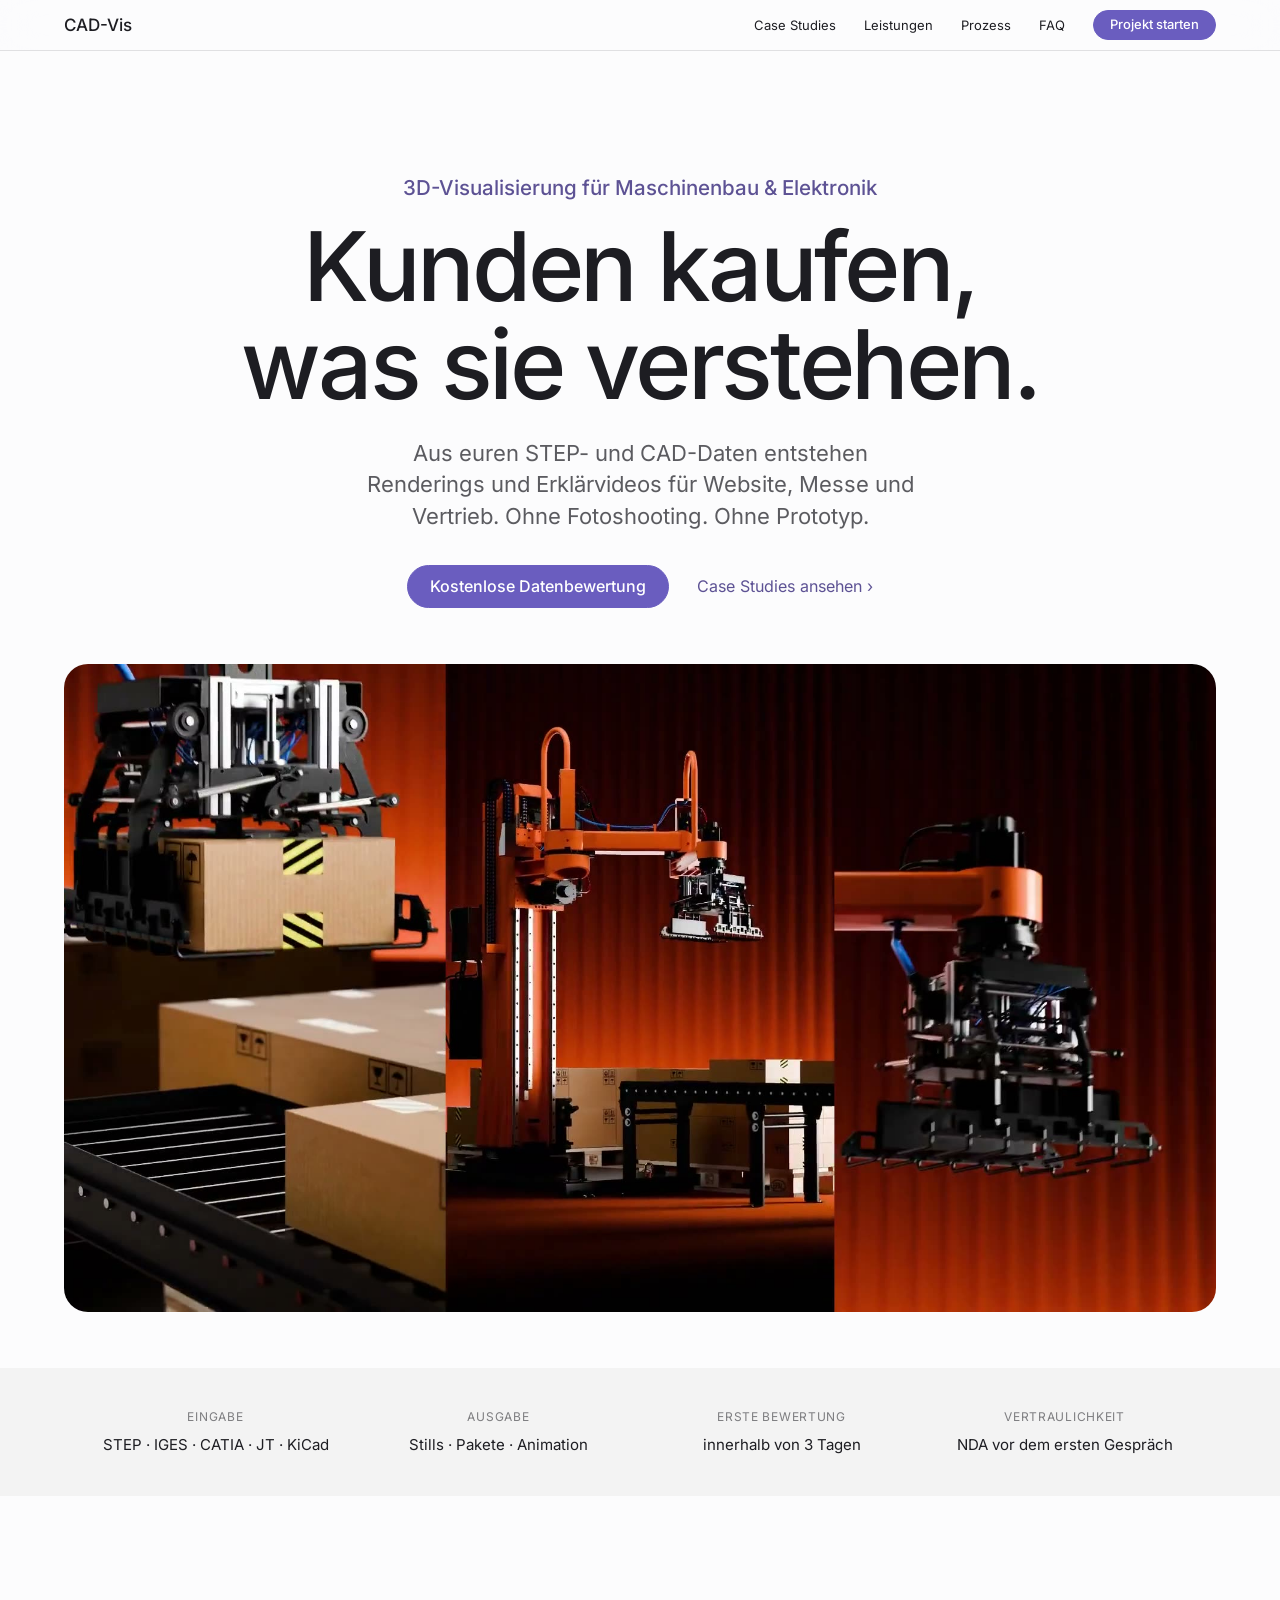
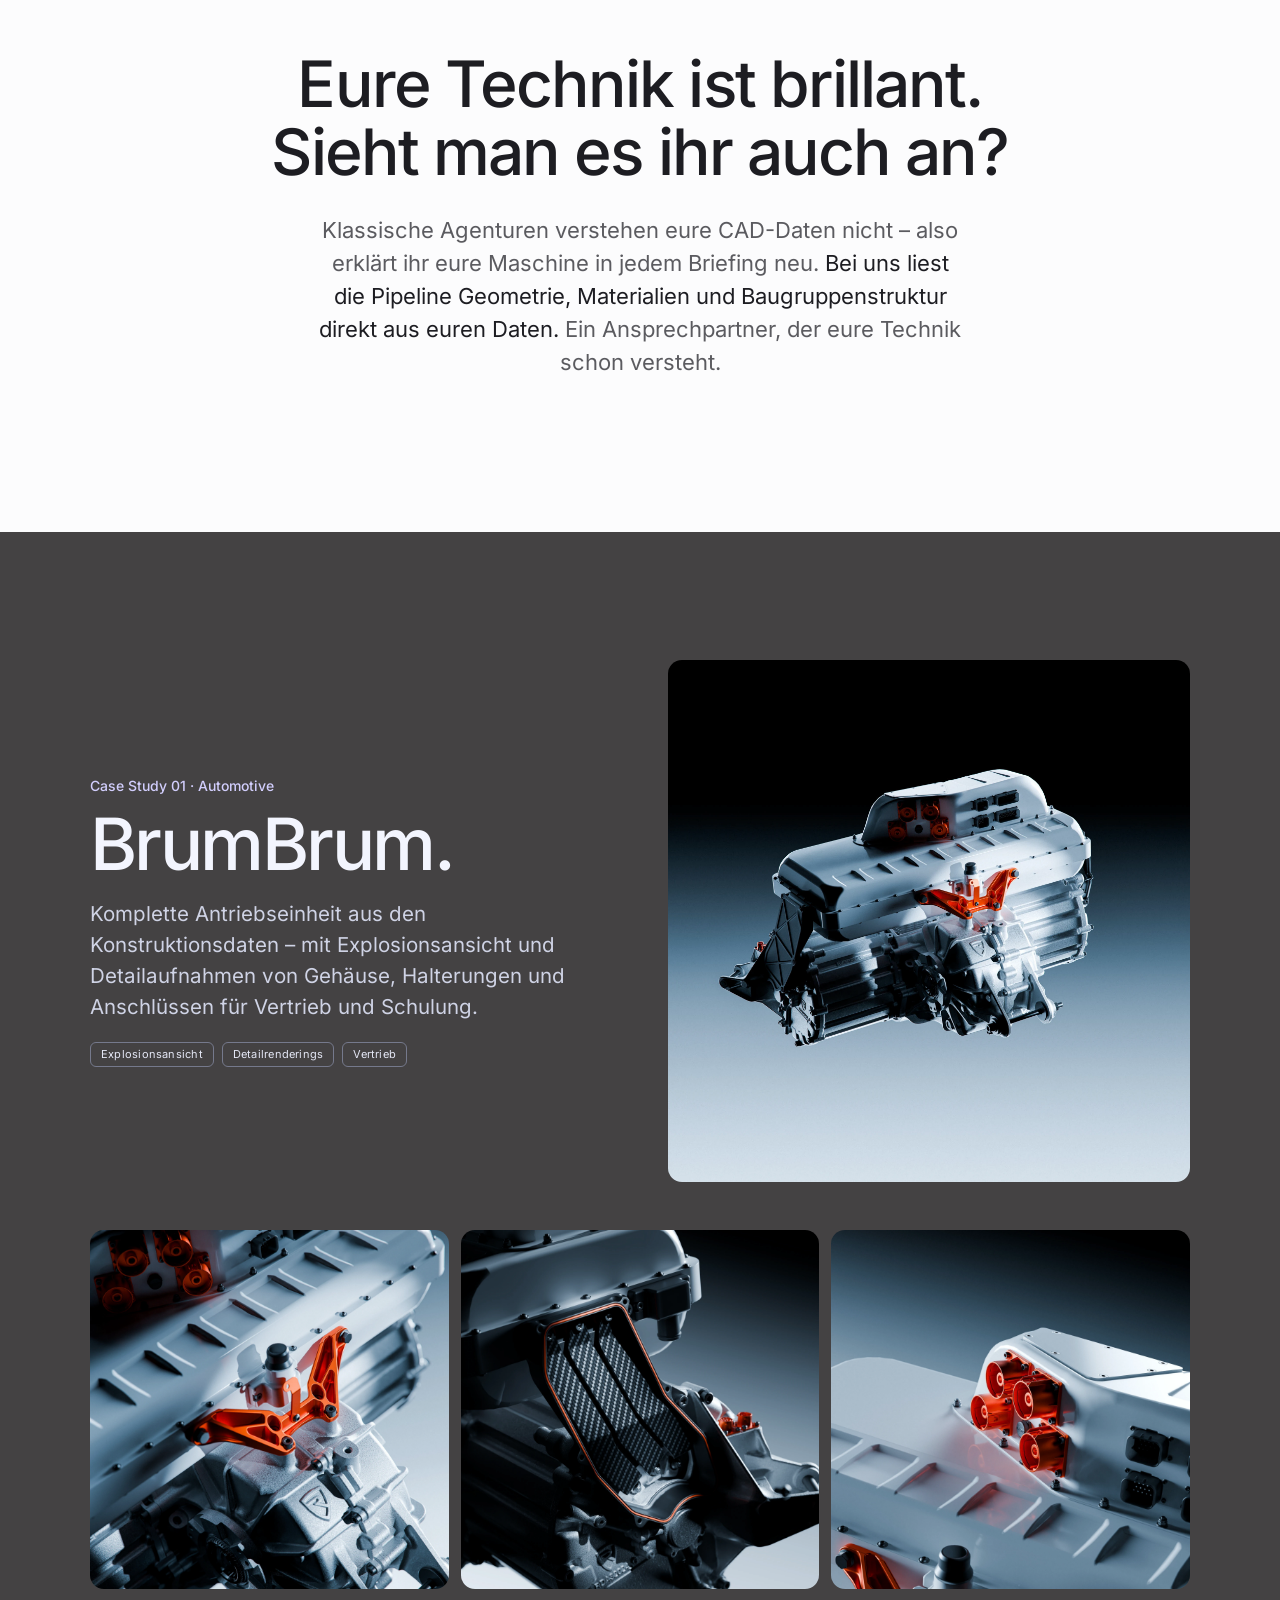
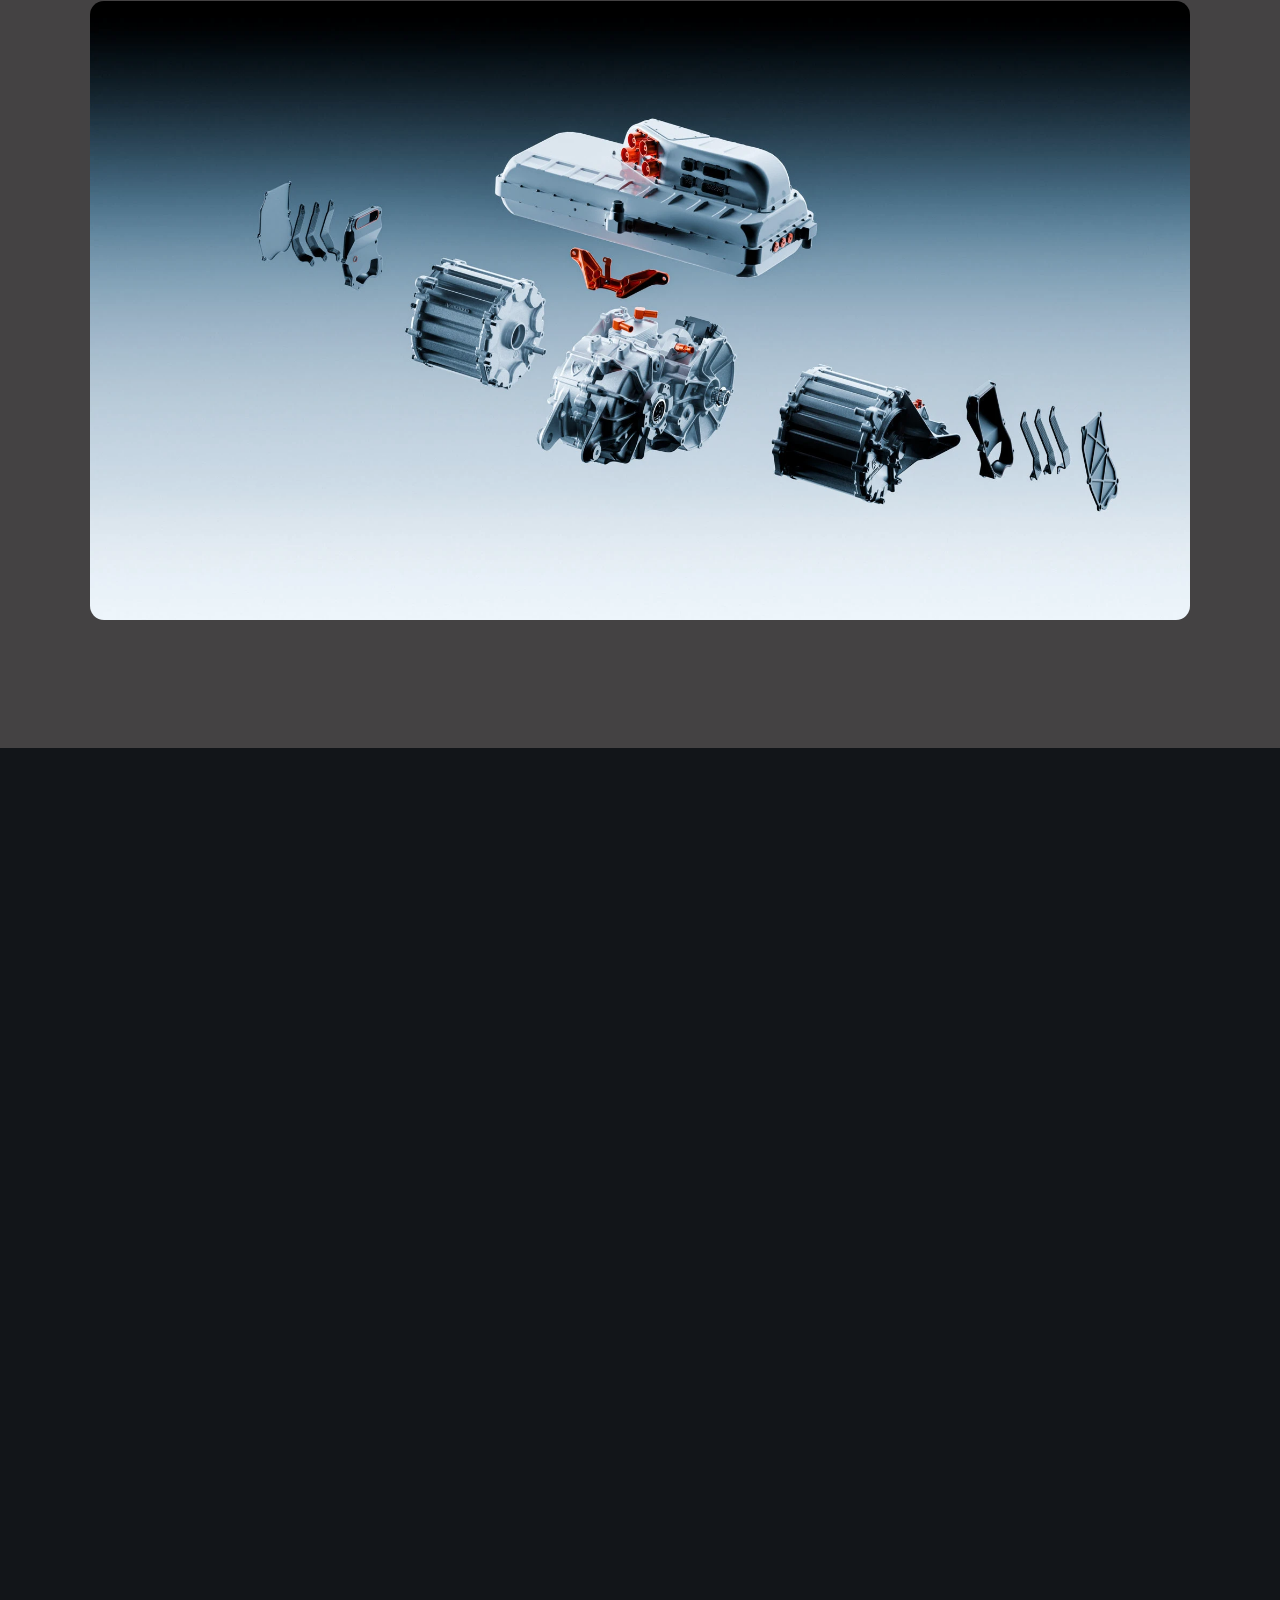
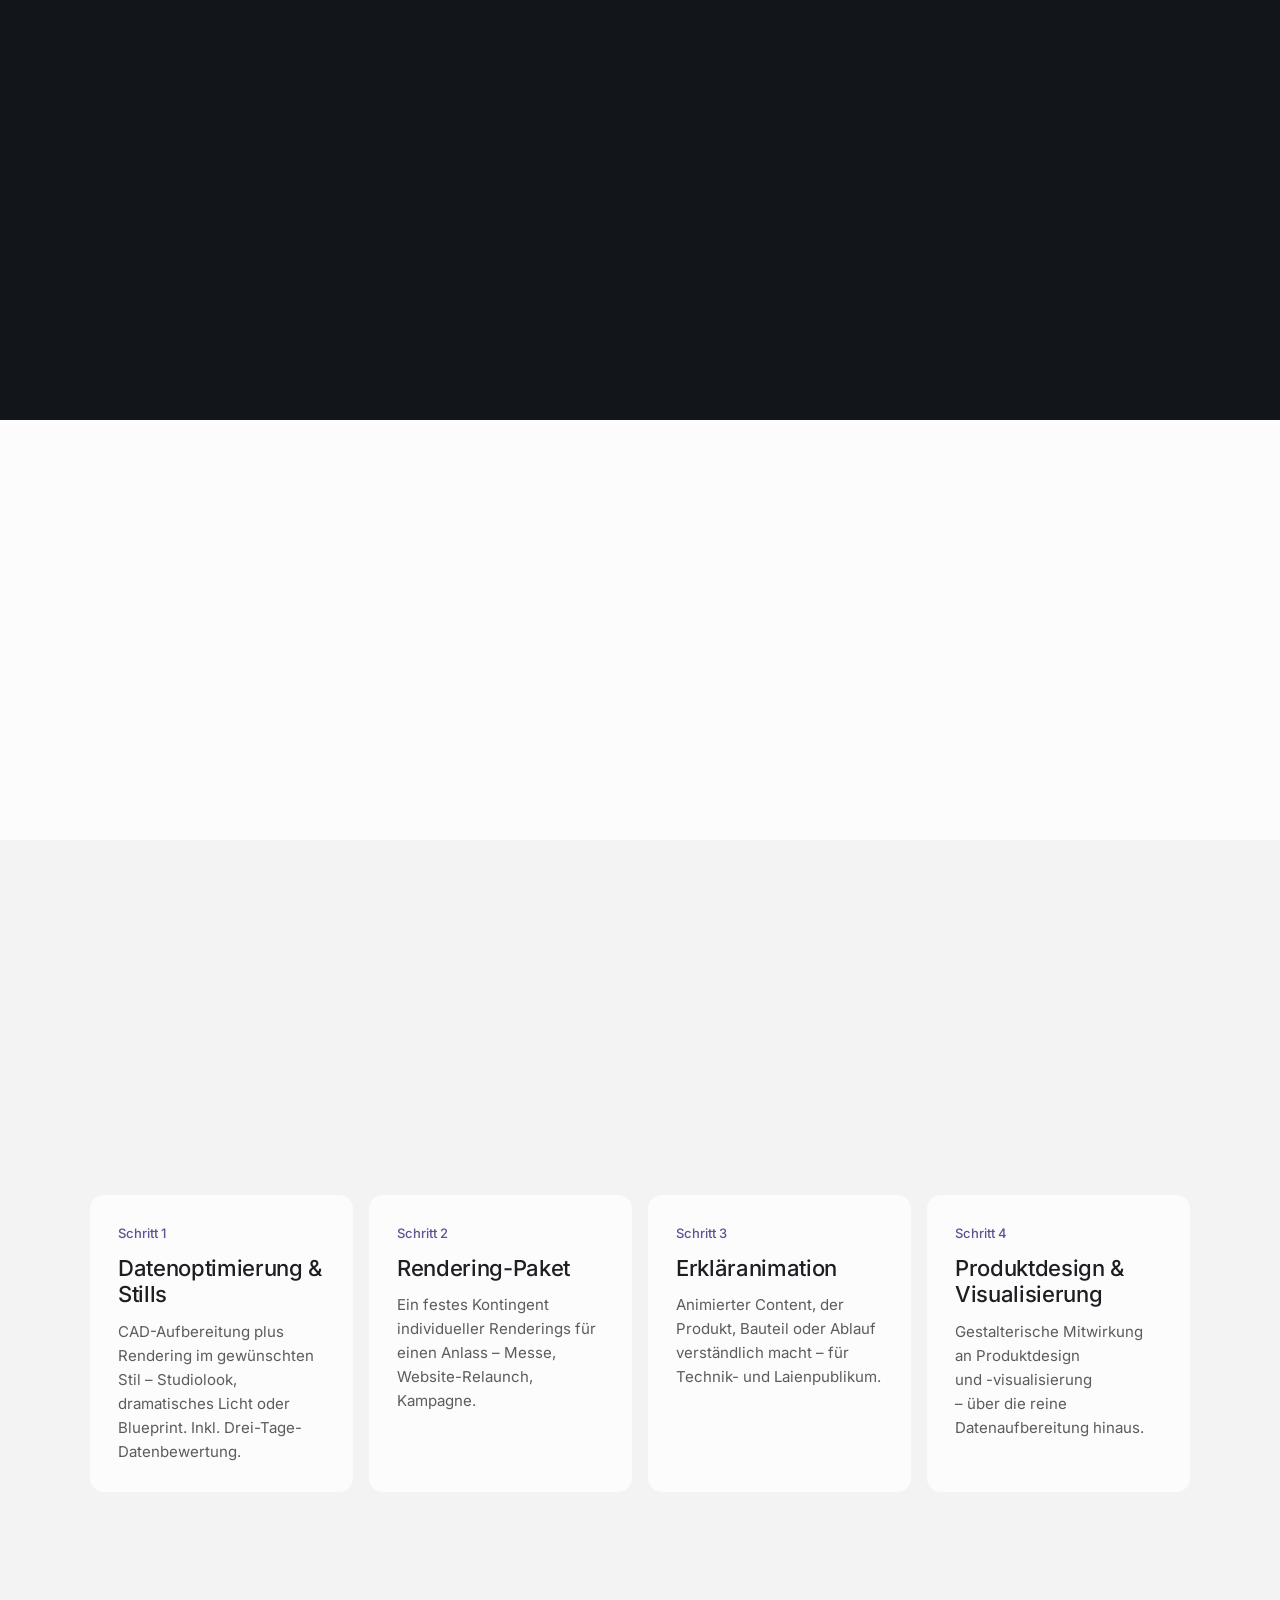
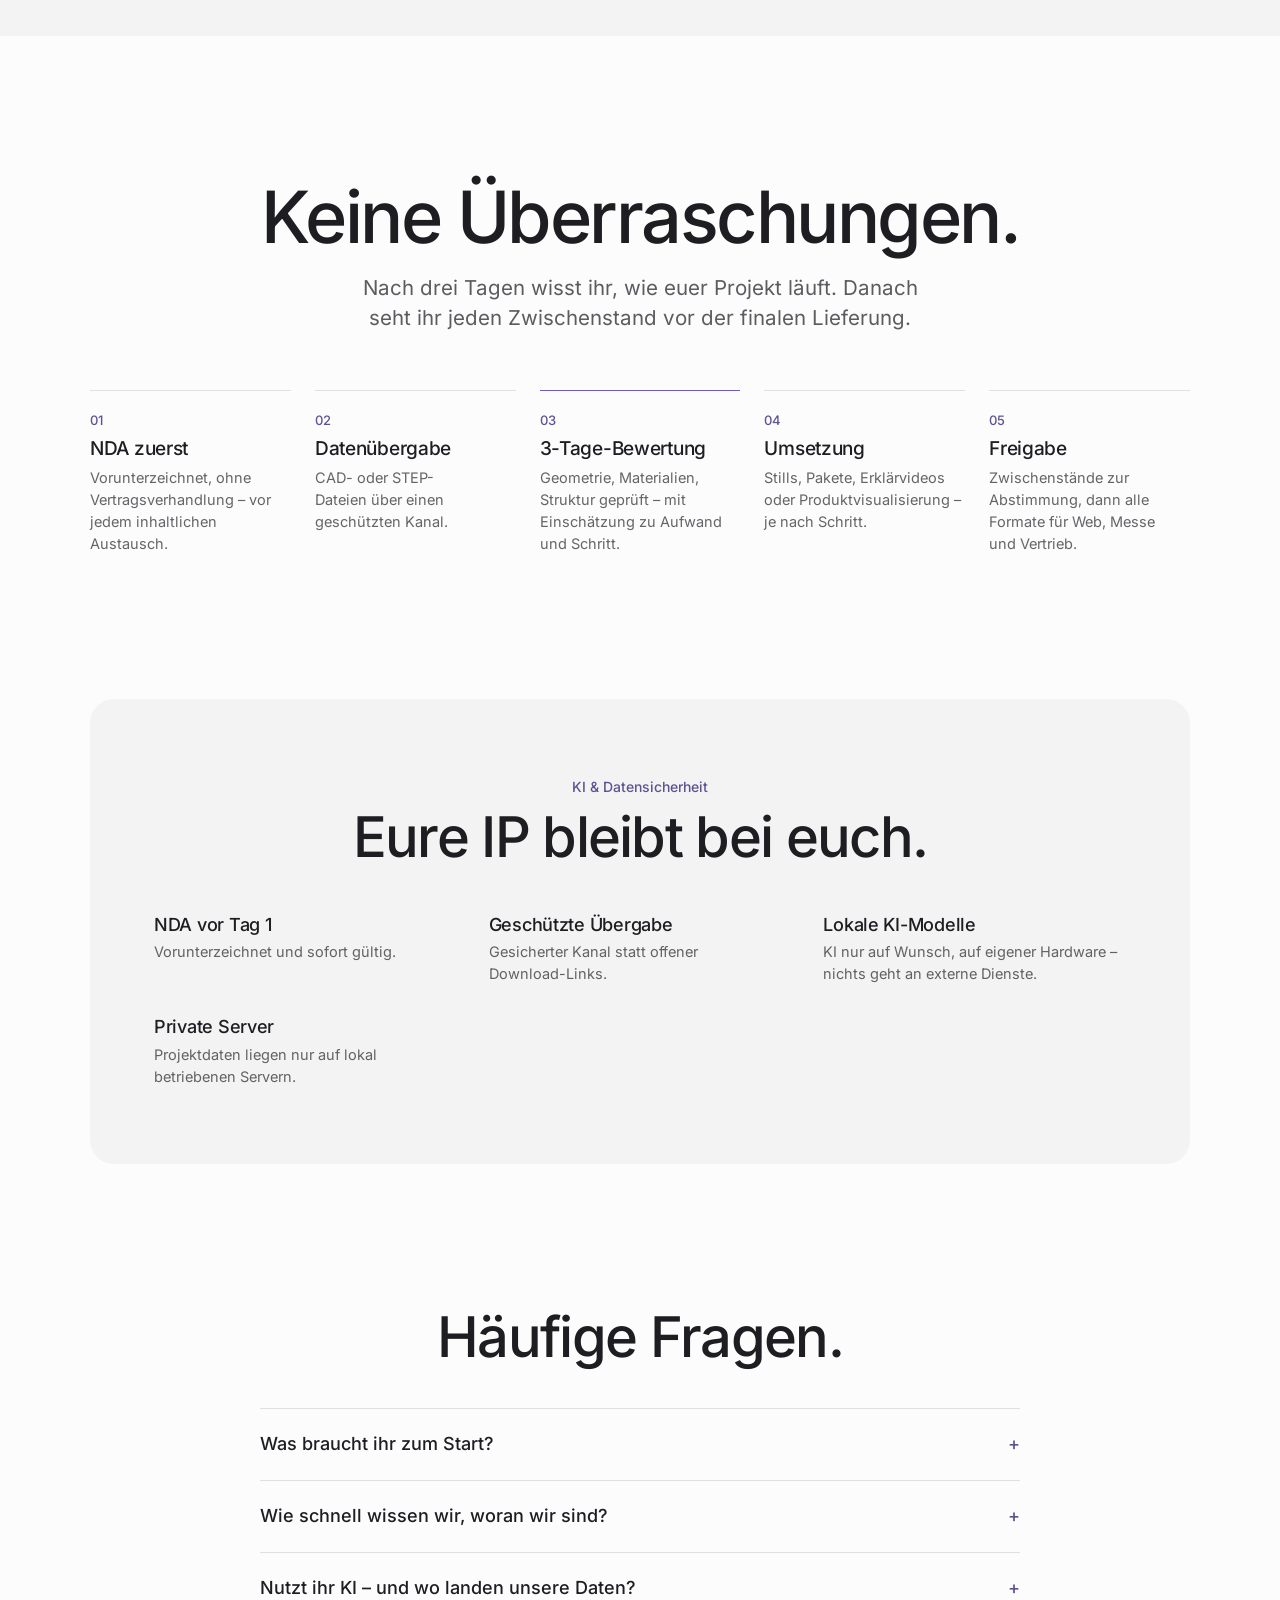
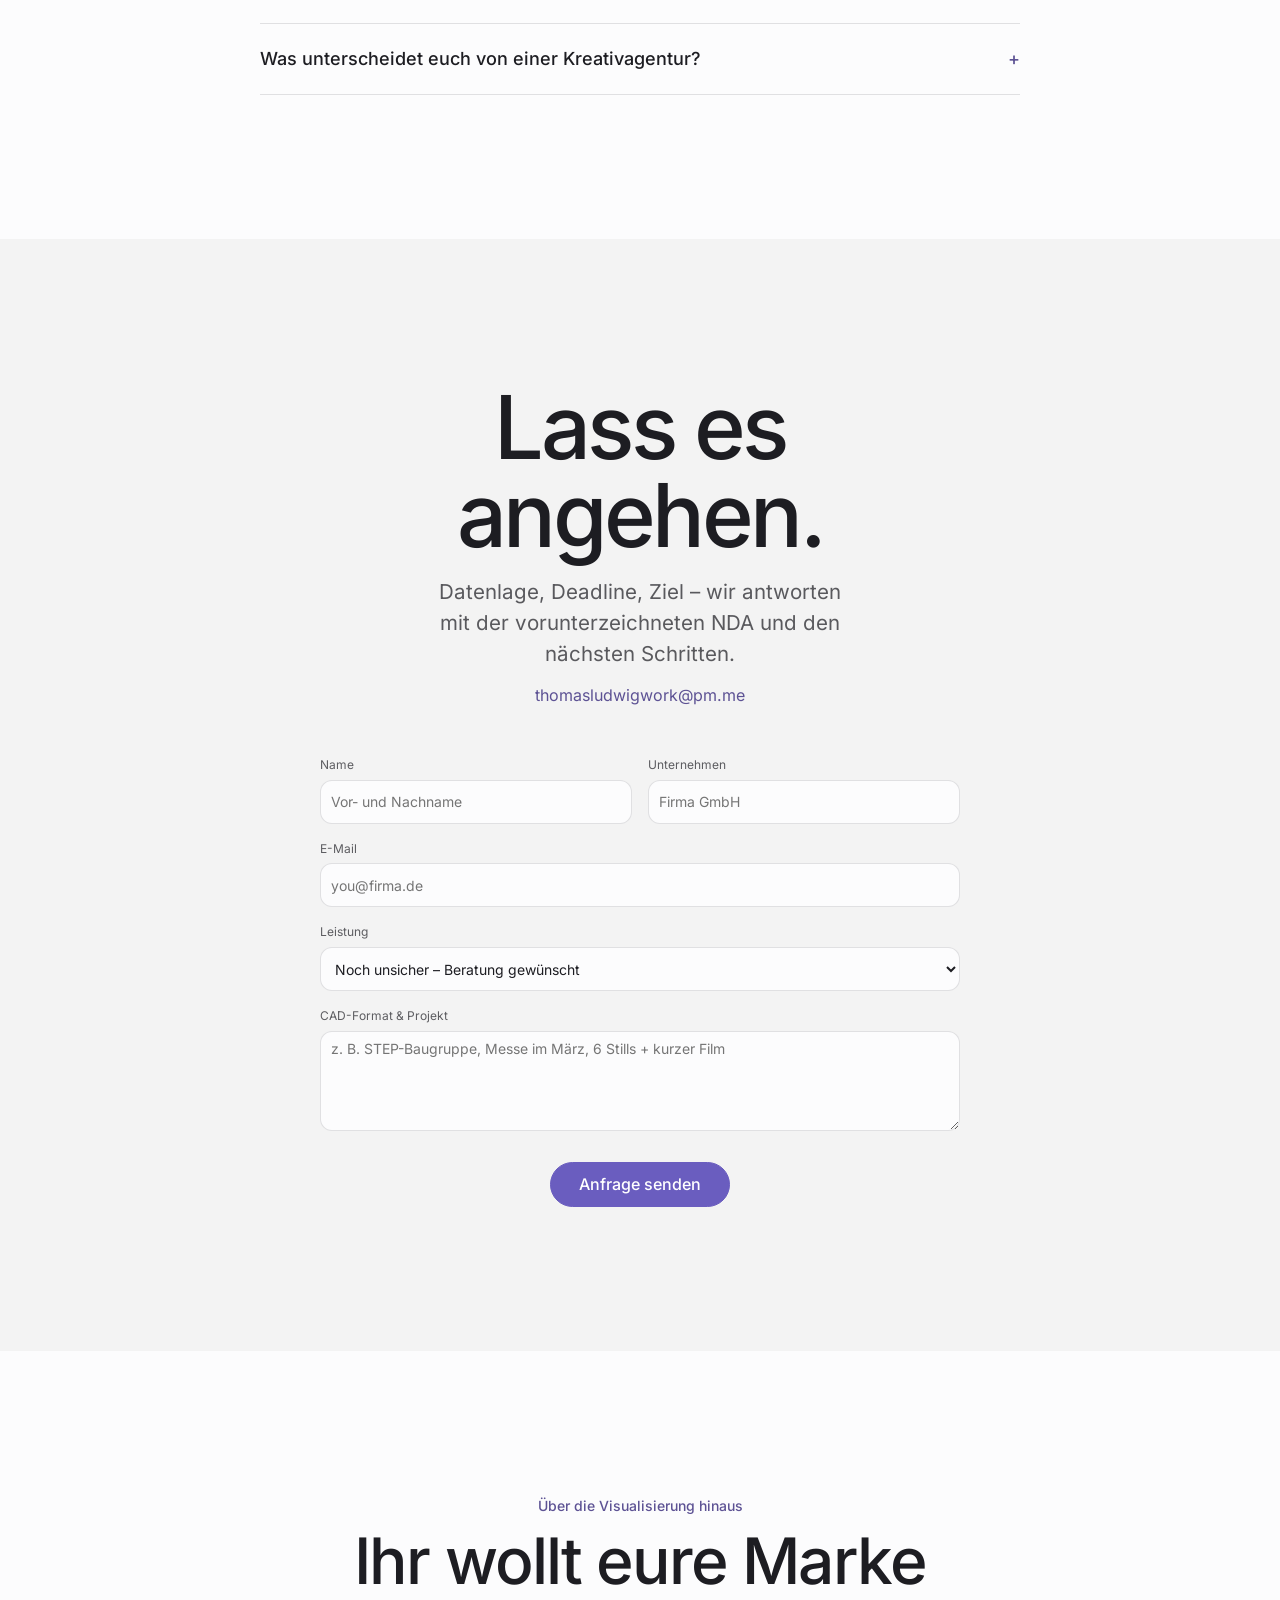
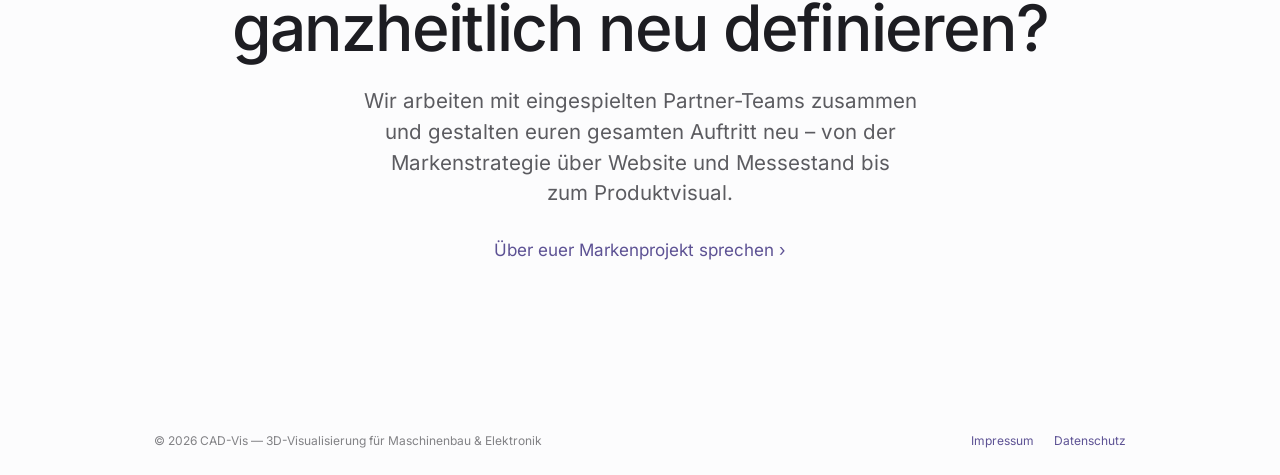
==== index.html @ f51b15be "Replace engine case with new drive-unit renders, remove amplifier case Co-Authored-By: Claude Opus 5" ====
<!DOCTYPE html>
<html lang="de">
<head>
<meta charset="utf-8">
<meta name="viewport" content="width=device-width, initial-scale=1">
<title>CAD-Vis — 3D-Visualisierung für Maschinenbau &amp; Elektronik</title>
<meta name="description" content="Aus euren STEP- und CAD-Daten entstehen Renderings und Erklärvideos für Website, Messe und Vertrieb. Ohne Fotoshooting. Ohne Prototyp.">
<meta name="theme-color" content="#fcfcfd">
<link rel="stylesheet" href="styles.css">
<script>if ('IntersectionObserver' in window && matchMedia('(prefers-reduced-motion: no-preference)').matches) document.documentElement.classList.add('motion');</script>
<script src="main.js" defer></script>
</head>
<body>

<nav class="nav" id="nav" aria-label="Hauptnavigation">
  <a href="#top" class="nav-brand">CAD-Vis</a>
  <a href="#cases">Case Studies</a>
  <a href="#leistungen">Leistungen</a>
  <a href="#prozess">Prozess</a>
  <a href="#faq">FAQ</a>
  <a href="#kontakt" class="btn">Projekt starten</a>
</nav>

<a href="#kontakt" class="btn sticky-cta" id="sticky-cta" tabindex="-1" aria-hidden="true">Kostenloses Erstgespräch buchen</a>

<main id="top">

<section class="hero" data-reveal="children">
  <p class="hero-kicker">3D-Visualisierung für Maschinenbau &amp; Elektronik</p>
  <h1>Kunden kaufen, was sie verstehen.</h1>
  <p class="hero-sub">Aus euren STEP- und CAD-Daten entstehen Renderings und Erklärvideos für Website, Messe und Vertrieb. Ohne Fotoshooting. Ohne Prototyp.</p>
  <div class="hero-actions">
    <a href="#kontakt" class="btn">Kostenlose Datenbewertung</a>
    <a href="#cases">Case Studies ansehen ›</a>
  </div>
</section>

<figure class="hero-media" data-reveal>
  <video src="img/hero.mp4" poster="img/hero-poster.jpg" autoplay muted loop playsinline preload="auto" aria-label="Industrielle 3D-Animation und CAD-Visualisierung"></video>
</figure>

<section class="facts" aria-label="Eckdaten">
  <dl data-reveal="children">
    <div><dt>Eingabe</dt><dd>STEP · IGES · CATIA · JT · KiCad</dd></div>
    <div><dt>Ausgabe</dt><dd>Stills · Pakete · Animation</dd></div>
    <div><dt>Erste Bewertung</dt><dd>innerhalb von 3 Tagen</dd></div>
    <div><dt>Vertraulichkeit</dt><dd>NDA vor dem ersten Gespräch</dd></div>
  </dl>
</section>

<section class="problem" data-reveal="children">
  <h2 class="display-md">Eure Technik ist brillant. Sieht man es ihr auch an?</h2>
  <p>Klassische Agenturen verstehen eure CAD-Daten nicht – also erklärt ihr eure Maschine in jedem Briefing neu. <strong>Bei uns liest die Pipeline Geometrie, Materialien und Baugruppenstruktur direkt aus euren Daten.</strong> Ein Ansprechpartner, der eure Technik schon versteht.</p>
</section>

<div id="cases"></div>

<section class="case case-motor on-dark" aria-labelledby="case-motor-title">
  <div class="container" data-reveal="children">
    <div class="intro">
      <div>
        <p class="eyebrow">Case Study 01 · Automotive</p>
        <h2 class="display" id="case-motor-title">BrumBrum.</h2>
        <p class="lead">Komplette Antriebseinheit aus den Konstruktionsdaten – mit Explosionsansicht und Detailaufnahmen von Gehäuse, Halterungen und Anschlüssen für Vertrieb und Schulung.</p>
        <div class="tags"><span class="tag">Explosionsansicht</span><span class="tag">Detailrenderings</span><span class="tag">Vertrieb</span></div>
      </div>
      <img class="rounded" src="img/engine2.jpg" alt="Antriebseinheit Gesamtansicht" loading="lazy">
    </div>
    <div class="grid grid-260">
      <img class="cover rounded" src="img/engine3.jpg" alt="Halterung am Getriebegehäuse, Detail" loading="lazy">
      <img class="cover rounded" src="img/engine4.jpg" alt="Abdeckung mit Carbonstruktur, Detail" loading="lazy">
      <img class="cover rounded" src="img/engine5.jpg" alt="Anschlüsse am Gehäuse, Detail" loading="lazy">
    </div>
    <img class="exploded rounded" src="img/engine1.jpg" alt="Explosionsansicht der Antriebseinheit" loading="lazy">
  </div>
</section>

<section class="case-pcb on-dark on-pcb" aria-labelledby="case-pcb-title">
  <div class="banner" data-reveal>
    <img src="img/casestudy_pcb-02.jpg" alt="Prozessor auf Leiterplatte, leuchtende Kontakte" loading="lazy">
    <div class="banner-text">
      <div class="container">
        <p class="eyebrow">Case Study 02 · Elektronik</p>
        <h2 class="display" id="case-pcb-title">Controller-Board.</h2>
      </div>
    </div>
  </div>
  <div class="body" data-reveal="children">
    <div class="intro">
      <p class="lead">KiCad-Layout direkt übernommen, jede Komponente an ihrer Stelle – inszeniert für Produktlaunch und Messewand.</p>
      <div class="tags"><span class="tag">Key Visual</span><span class="tag">Launch</span><span class="tag">Messe</span></div>
    </div>
    <div class="grid grid-420">
      <img class="cover rounded" src="img/casestudy_pcb-01.jpg" alt="Board Gesamtansicht" loading="lazy">
      <img class="cover rounded" src="img/casestudy_pcb-04.jpg" alt="Chip Nahaufnahme" loading="lazy">
    </div>
  </div>
</section>

<section class="section stats" aria-label="CAD-Vis in Zahlen">
  <div class="container" data-reveal="children">
    <div><p class="stat-value">3 Tage</p><p class="stat-label">bis zur ersten Datenbewertung</p></div>
    <div><p class="stat-value">1</p><p class="stat-label">Ansprechpartner von Datei bis Lieferung</p></div>
    <div><p class="stat-value">0</p><p class="stat-label">Dateien an Cloud-KI oder Public Cloud</p></div>
    <div><p class="stat-value">NDA</p><p class="stat-label">vorunterzeichnet, vor der ersten Datei</p></div>
  </div>
</section>

<section class="section bg-surface" id="leistungen">
  <div class="container">
    <div class="section-head" data-reveal>
      <h2 class="display">Klarer Prozessablauf.</h2>
      <p class="lead">Jeder Schritt baut auf denselben aufbereiteten Daten auf – nichts wird doppelt bezahlt.</p>
    </div>
    <!-- Prices are hidden for now; remove the `hidden` attribute on .tier-price to show them. -->
    <div class="tiers" data-reveal="children">
      <article class="tier">
        <p class="tier-step">Schritt 1</p>
        <h3>Datenoptimierung &amp; Stills</h3>
        <p class="tier-desc">CAD-Aufbereitung plus Rendering im gewünschten Stil – Studiolook, dramatisches Licht oder Blueprint. Inkl. Drei-Tage-Datenbewertung.</p>
        <p class="tier-price" hidden>ab 600 € pro Bild</p>
      </article>
      <article class="tier">
        <p class="tier-step">Schritt 2</p>
        <h3>Rendering-Paket</h3>
        <p class="tier-desc">Ein festes Kontingent individueller Renderings für einen Anlass – Messe, Website-Relaunch, Kampagne.</p>
        <p class="tier-price" hidden>ab 2.500 € pro Paket</p>
      </article>
      <article class="tier">
        <p class="tier-step">Schritt 3</p>
        <h3>Erkläranimation</h3>
        <p class="tier-desc">Animierter Content, der Produkt, Bauteil oder Ablauf verständlich macht – für Technik- und Laienpublikum.</p>
        <p class="tier-price" hidden>ab 4.500 € pro Film</p>
      </article>
      <article class="tier">
        <p class="tier-step">Schritt 4</p>
        <h3>Produktdesign &amp; Visualisierung</h3>
        <p class="tier-desc">Gestalterische Mitwirkung an Produktdesign und -visualisierung – über die reine Datenaufbereitung hinaus.</p>
        <p class="tier-price" hidden>auf Anfrage</p>
      </article>
    </div>
  </div>
</section>

<section class="section" id="prozess">
  <div class="container">
    <div class="section-head" data-reveal>
      <h2 class="display">Keine Überraschungen.</h2>
      <p class="lead">Nach drei Tagen wisst ihr, wie euer Projekt läuft. Danach seht ihr jeden Zwischenstand vor der finalen Lieferung.</p>
    </div>
    <ol class="steps" data-reveal="children">
      <li><span class="step-num">01</span><h3>NDA zuerst</h3><p class="small-text">Vorunterzeichnet, ohne Vertragsverhandlung – vor jedem inhaltlichen Austausch.</p></li>
      <li><span class="step-num">02</span><h3>Datenübergabe</h3><p class="small-text">CAD- oder STEP-Dateien über einen geschützten Kanal.</p></li>
      <li class="is-key"><span class="step-num">03</span><h3>3-Tage-Bewertung</h3><p class="small-text">Geometrie, Materialien, Struktur geprüft – mit Einschätzung zu Aufwand und Schritt.</p></li>
      <li><span class="step-num">04</span><h3>Umsetzung</h3><p class="small-text">Stills, Pakete, Erklärvideos oder Produktvisualisierung – je nach Schritt.</p></li>
      <li><span class="step-num">05</span><h3>Freigabe</h3><p class="small-text">Zwischenstände zur Abstimmung, dann alle Formate für Web, Messe und Vertrieb.</p></li>
    </ol>
  </div>
</section>

<section class="security" aria-labelledby="security-title">
  <div class="panel" data-reveal>
    <div class="section-head">
      <p class="eyebrow">KI &amp; Datensicherheit</p>
      <h2 class="display-sm" id="security-title">Eure IP bleibt bei euch.</h2>
    </div>
    <div class="security-grid">
      <div><h3>NDA vor Tag 1</h3><p class="small-text">Vorunterzeichnet und sofort gültig.</p></div>
      <div><h3>Geschützte Übergabe</h3><p class="small-text">Gesicherter Kanal statt offener Download-Links.</p></div>
      <div><h3>Lokale KI-Modelle</h3><p class="small-text">KI nur auf Wunsch, auf eigener Hardware – nichts geht an externe Dienste.</p></div>
      <div><h3>Private Server</h3><p class="small-text">Projektdaten liegen nur auf lokal betriebenen Servern.</p></div>
    </div>
  </div>
</section>

<section class="faq" id="faq">
  <div class="container" data-reveal="children">
    <h2 class="display-sm">Häufige Fragen.</h2>
    <details>
      <summary>Was braucht ihr zum Start?<span aria-hidden="true">+</span></summary>
      <p>Eure CAD- oder STEP-Dateien, vorhandene technische Unterlagen und einen Satz dazu, wofür die Bilder gebraucht werden. Auch unvollständige Daten prüfen wir in der Bewertung.</p>
    </details>
    <details>
      <summary>Wie schnell wissen wir, woran wir sind?<span aria-hidden="true">+</span></summary>
      <p>Innerhalb von drei Tagen nach Datenübergabe – mit Einschätzung zu Machbarkeit, Aufwand und passendem Schritt.</p>
    </details>
    <details>
      <summary>Nutzt ihr KI – und wo landen unsere Daten?<span aria-hidden="true">+</span></summary>
      <p>Kernarbeit sind klassische 3D-Rendering-Pipelines. KI nur auf Wunsch und lokal betrieben – eure Daten verlassen unsere privaten Server nicht.</p>
    </details>
    <details>
      <summary>Was unterscheidet euch von einer Kreativagentur?<span aria-hidden="true">+</span></summary>
      <p>Spezialisierung auf Maschinenbau und Elektronik. Wir lesen eure Daten direkt, kennen die Konstruktionslogik – und ihr sprecht mit der Person, die die Arbeit macht.</p>
    </details>
  </div>
</section>

<section class="section bg-surface contact" id="kontakt">
  <div class="container">
    <div class="center" data-reveal>
      <h2>Lass es angehen.</h2>
      <p class="lead">Datenlage, Deadline, Ziel – wir antworten mit der vorunterzeichneten NDA und den nächsten Schritten.</p>
      <p class="contact-mail"><a href="mailto:thomasludwigwork@pm.me">thomasludwigwork@pm.me</a></p>
    </div>
    <form class="form" data-reveal id="contact-form" data-to="thomasludwigwork@pm.me">
      <div class="form-row">
        <div class="field"><label for="f-name">Name</label><input class="input" id="f-name" name="name" type="text" placeholder="Vor- und Nachname" autocomplete="name" required></div>
        <div class="field"><label for="f-firma">Unternehmen</label><input class="input" id="f-firma" name="firma" type="text" placeholder="Firma GmbH" autocomplete="organization"></div>
      </div>
      <div class="field"><label for="f-email">E-Mail</label><input class="input" id="f-email" name="email" type="email" placeholder="you@firma.de" autocomplete="email" required></div>
      <div class="field">
        <label for="f-stufe">Leistung</label>
        <select class="input" id="f-stufe" name="leistung">
          <option>Noch unsicher – Beratung gewünscht</option>
          <option>Schritt 1 · Datenoptimierung &amp; Stills</option>
          <option>Schritt 2 · Rendering-Paket</option>
          <option>Schritt 3 · Erkläranimation</option>
          <option>Schritt 4 · Produktdesign &amp; Visualisierung</option>
        </select>
      </div>
      <div class="field"><label for="f-msg">CAD-Format &amp; Projekt</label><textarea class="input" id="f-msg" name="nachricht" rows="4" placeholder="z. B. STEP-Baugruppe, Messe im März, 6 Stills + kurzer Film"></textarea></div>
      <button type="submit" class="btn">Anfrage senden</button>
    </form>
  </div>
</section>

<section class="section brand" aria-labelledby="brand-title" data-reveal="children">
  <p class="eyebrow">Über die Visualisierung hinaus</p>
  <h2 class="display-md" id="brand-title">Ihr wollt eure Marke ganzheitlich neu definieren?</h2>
  <p class="lead">Wir arbeiten mit eingespielten Partner-Teams zusammen und gestalten euren gesamten Auftritt neu – von der Markenstrategie über Website und Messestand bis zum Produktvisual.</p>
  <a href="#kontakt" class="brand-link">Über euer Markenprojekt sprechen ›</a>
</section>

</main>

<footer class="footer">
  <span>© 2026 CAD-Vis — 3D-Visualisierung für Maschinenbau &amp; Elektronik</span>
  <nav aria-label="Rechtliches"><a href="impressum.html">Impressum</a><a href="datenschutz.html">Datenschutz</a></nav>
</footer>

</body>
</html>
---- styles.css ----
/* Inter is self-hosted (SIL OFL, see fonts/OFL.txt) so no visitor data goes to Google Fonts. */
@font-face {
  font-family: "Inter";
  font-style: normal;
  font-weight: 100 900;
  font-display: swap;
  src: url("fonts/inter-latin-wght-normal.woff2") format("woff2");
}

/* Tokens — the Nocturne design system, re-tuned to a white "product page" ground. */
:root {
  --color-bg: #fcfcfd;
  --color-surface: #f3f3f3;
  --color-text: #1d1d22;
  --color-accent: #6a5dbf;
  --color-divider: color-mix(in srgb, #1d1d22 12%, transparent);

  --color-neutral-100: #f3f5fe;
  --color-neutral-200: #e4e7f5;
  --color-neutral-300: #cfd3e5;
  --color-neutral-600: #75798c;
  --color-neutral-700: #595d6c;

  --color-accent-300: #d2cefd;
  --color-accent-600: #796cbf;
  --color-accent-700: #5d5294;

  --ground-motor: #444243;
  --ground-pcb: #121519;

  --text-muted: color-mix(in srgb, var(--color-text) 72%, transparent);
  --text-soft: color-mix(in srgb, var(--color-text) 68%, transparent);
  --text-faint: color-mix(in srgb, var(--color-text) 55%, transparent);

  --font-heading: "Inter", system-ui, sans-serif;
  --font-heading-weight: 500;
  --font-body: "Inter", system-ui, sans-serif;

  --radius-md: 8px;
  --radius-lg: 14px;
  --radius-xl: 24px;
  --radius-pill: 980px;

  --gutter: clamp(20px, 5vw, 72px);
  --content: 1100px;
}

/* Base */
*, *::before, *::after { box-sizing: border-box; }
html { scroll-behavior: smooth; }
body {
  margin: 0; font-size: 15px; line-height: 1.55; font-weight: 400;
  text-wrap: pretty; background: var(--color-bg); color: var(--color-text);
  font-family: var(--font-body); -webkit-font-smoothing: antialiased;
}
h1, h2, h3 {
  font-family: var(--font-heading); font-weight: var(--font-heading-weight);
  line-height: 1.12; letter-spacing: -0.015em; margin: 0;
}
p { margin: 0; }
img, video { display: block; max-width: 100%; }
figure { margin: 0; }
a { color: var(--color-accent-700); text-decoration: none; text-underline-offset: 3px; }
a:hover { color: var(--color-accent-600); text-decoration: underline; }
:focus { outline: none; }
:focus-visible { outline: 2px solid var(--color-accent); outline-offset: 2px; }
::selection { background: color-mix(in srgb, var(--color-accent) 30%, transparent); }
[id] { scroll-margin-top: 64px; }

@media (prefers-reduced-motion: reduce) {
  html { scroll-behavior: auto; }
  *, *::before, *::after { transition: none !important; }
}

/* Shared type */
.display {
  font-size: clamp(40px, 6vw, 72px); line-height: 1.04; letter-spacing: -0.035em;
}
.display-sm {
  font-size: clamp(36px, 5vw, 56px); line-height: 1.06; letter-spacing: -0.03em;
}
.display-md {
  font-size: clamp(36px, 5.5vw, 64px); line-height: 1.06; letter-spacing: -0.03em;
}
.eyebrow { font-size: 14px; font-weight: 500; color: var(--color-accent-700); margin: 0 0 10px; }
.lead {
  font-size: clamp(17px, 1.6vw, 21px); line-height: 1.5; margin: 18px auto 0;
  max-width: 44ch; color: var(--text-muted);
}
.center { text-align: center; }
.container { max-width: var(--content); margin: 0 auto; }
.section { padding: clamp(96px, 12vw, 144px) var(--gutter); }
.bg-surface { background: var(--color-surface); }

/* Buttons & tags */
.btn {
  display: inline-flex; align-items: center; justify-content: center; gap: 6px;
  cursor: pointer; text-decoration: none; white-space: nowrap;
  font-family: var(--font-heading); font-weight: var(--font-heading-weight);
  line-height: 1.2; background: var(--color-accent);
  border: 1px solid var(--color-accent); color: #fff;
  transition: background-color 0.2s, border-color 0.2s;
  border-radius: var(--radius-pill);
}
.btn:hover { color: #fff; text-decoration: none; background: var(--color-accent-700); border-color: var(--color-accent-700); }
.btn:active { background: color-mix(in srgb, var(--color-accent-700) 85%, #000); }

.tags { display: flex; gap: 8px; flex-wrap: wrap; margin-top: 20px; }
.tags.center { justify-content: center; }
.tag {
  display: inline-flex; align-items: center; font-size: 11px; letter-spacing: 0.02em;
  padding: 3px 10px; border-radius: 6px; border: 1px solid var(--color-divider);
  color: var(--color-accent-700);
}
.on-dark .tag { color: var(--color-neutral-200); border-color: var(--color-neutral-600); }
.on-pcb .tag { border-color: var(--color-neutral-700); }

/* Navigation — hides on scroll down, returns on scroll up */
.nav {
  position: fixed; top: 0; left: 0; right: 0; z-index: 20;
  display: flex; align-items: center; flex-wrap: wrap; gap: 8px 28px;
  padding: 10px var(--gutter);
  background: color-mix(in srgb, var(--color-bg) 80%, transparent);
  backdrop-filter: saturate(180%) blur(20px); -webkit-backdrop-filter: saturate(180%) blur(20px);
  box-shadow: 0 1px 0 var(--color-divider);
  transition: transform 0.35s ease;
}
.nav.is-hidden { transform: translateY(-100%); }
.nav-brand {
  font-family: var(--font-heading); font-weight: var(--font-heading-weight);
  font-size: 17px; margin-right: auto; color: inherit;
}
.nav-brand:hover { color: inherit; text-decoration: none; }
.nav a:not(.nav-brand) { color: inherit; font-size: 13px; }
.nav a:not(.nav-brand):hover { color: var(--color-accent); }
.nav .btn { padding: 6px 16px; }
.nav a.btn, .nav a.btn:hover { color: #fff; }

/* Sticky CTA — appears once the hero is scrolled past */
.sticky-cta {
  position: fixed; right: clamp(16px, 3vw, 32px); bottom: clamp(16px, 3vw, 32px); z-index: 20;
  padding: 13px 22px; font-size: 15px;
  box-shadow: 0 8px 24px color-mix(in srgb, #1d1d22 18%, transparent);
  opacity: 0; pointer-events: none; transition: opacity 0.3s ease, background-color 0.2s, border-color 0.2s;
}
.sticky-cta.is-visible { opacity: 1; pointer-events: auto; }

/* Hero */
.hero { padding: calc(clamp(72px, 10vw, 120px) + 52px) var(--gutter) 0; text-align: center; }
.hero-kicker { font-size: clamp(17px, 1.6vw, 21px); font-weight: 500; color: var(--color-accent-700); margin: 0 0 14px; }
.hero h1 {
  font-size: clamp(48px, 8vw, 96px); line-height: 1.02; letter-spacing: -0.035em;
  margin: 0 auto; max-width: 14ch;
}
.hero-sub {
  font-size: clamp(18px, 1.8vw, 22px); line-height: 1.45; margin: 24px auto 0;
  max-width: 40ch; color: var(--text-muted);
}
.hero-actions {
  display: flex; gap: 12px 28px; justify-content: center; align-items: center;
  flex-wrap: wrap; margin-top: 32px;
}
.hero-actions .btn { padding: 11px 22px; font-size: 16px; }
.hero-actions > a:not(.btn) { font-size: 16px; }
.hero-media { margin: 56px auto; max-width: 1320px; padding: 0 var(--gutter); box-sizing: content-box; }
.hero-media video {
  width: 100%; aspect-ratio: 16 / 9; object-fit: cover;
  border-radius: var(--radius-xl); background: var(--ground-pcb);
}

/* Facts strip */
.facts { padding: 40px var(--gutter); background: var(--color-surface); }
.facts dl {
  max-width: var(--content); margin: 0 auto; display: grid;
  grid-template-columns: repeat(auto-fit, minmax(200px, 1fr)); gap: 24px 32px; text-align: center;
}
.facts dt { font-size: 12px; letter-spacing: 0.06em; text-transform: uppercase; color: var(--text-faint); }
.facts dd { margin: 6px 0 0; font-size: 15px; }

/* Problem */
.problem { padding: clamp(96px, 12vw, 160px) var(--gutter); text-align: center; }
.problem h2 { margin: 0 auto; max-width: 18ch; }
.problem p {
  font-size: clamp(18px, 1.8vw, 22px); line-height: 1.5; margin: 28px auto 0;
  max-width: 46ch; color: var(--text-muted);
}
.problem p strong { font-weight: 400; color: var(--color-text); }

/* Case studies */
.case { padding: clamp(80px, 10vw, 128px) var(--gutter); }
.grid { display: grid; gap: 12px; }
.grid-420 { grid-template-columns: repeat(auto-fit, minmax(min(100%, 420px), 1fr)); }
.grid-300 { grid-template-columns: repeat(auto-fit, minmax(min(100%, 300px), 1fr)); }
.grid-260 { grid-template-columns: repeat(auto-fit, minmax(min(100%, 260px), 1fr)); }
.rounded { border-radius: var(--radius-lg); }
.cover { width: 100%; object-fit: cover; }


.on-dark { color: var(--color-neutral-100); }
.on-dark .eyebrow { color: var(--color-accent-300); }
.on-dark .lead { color: var(--color-neutral-300); }

.case-motor { background: var(--ground-motor); }
.case-motor .intro {
  display: grid; grid-template-columns: repeat(auto-fit, minmax(min(100%, 380px), 1fr));
  gap: 32px 56px; align-items: center;
}
.case-motor .lead { margin: 18px 0 0; max-width: 40ch; }
.case-motor .grid-260 { margin-top: 48px; }
.case-motor .grid-260 img { aspect-ratio: 1 / 1; }
.case-motor .intro img { width: 100%; }
.case-motor .exploded { width: 100%; margin-top: 12px; }

.case-pcb { background: var(--ground-pcb); }
.case-pcb .banner { position: relative; }
.case-pcb .banner img { width: 100%; aspect-ratio: 16 / 8; min-height: 460px; object-fit: cover; }
.case-pcb .banner::after {
  content: ""; position: absolute; inset: 0; pointer-events: none;
  background: linear-gradient(to top, var(--ground-pcb) 4%, transparent 55%);
}
.case-pcb .banner-text {
  position: absolute; left: 0; right: 0; bottom: 0; z-index: 1;
  padding: 0 var(--gutter) clamp(28px, 4vw, 56px);
}
.case-pcb .body {
  max-width: var(--content); margin: 0 auto; box-sizing: content-box;
  padding: 24px var(--gutter) clamp(80px, 10vw, 128px);
}
.case-pcb .intro {
  display: grid; grid-template-columns: repeat(auto-fit, minmax(min(100%, 380px), 1fr));
  gap: 24px 56px; align-items: start;
}
.case-pcb .lead { margin: 0; max-width: 40ch; }
.case-pcb .tags { margin-top: 0; }
.case-pcb .grid-420 { margin-top: 48px; }
.case-pcb .grid-420 img { aspect-ratio: 16 / 10; }

/* Stats */
.stats .container {
  display: grid; grid-template-columns: repeat(auto-fit, minmax(200px, 1fr));
  gap: 48px 24px; text-align: center;
}
.stat-value {
  font-family: var(--font-heading); font-weight: var(--font-heading-weight);
  font-size: clamp(52px, 6vw, 80px); line-height: 1; letter-spacing: -0.04em;
}
.stat-label {
  font-size: 15px; line-height: 22px; margin: 12px auto 0; max-width: 22ch;
  color: color-mix(in srgb, var(--color-text) 64%, transparent);
}

/* Section heads */
.section-head { text-align: center; margin-bottom: 56px; }

/* Services */
.tiers { display: grid; grid-template-columns: repeat(auto-fit, minmax(min(100%, 240px), 1fr)); gap: 16px; }
.tier {
  background: var(--color-bg); border-radius: var(--radius-lg); padding: 28px;
  display: flex; flex-direction: column; gap: 12px;
}
.tier-step { font-size: 13px; font-weight: 500; color: var(--color-accent-700); }
.tier h3 { font-size: 22px; line-height: 1.2; letter-spacing: -0.015em; }
.tier-desc { font-size: 15px; line-height: 24px; flex: 1; color: var(--text-muted); }
.tier-price { font-size: 15px; font-weight: 500; margin-top: 8px; }

/* Process */
.steps {
  list-style: none; margin: 0; padding: 0; display: grid;
  grid-template-columns: repeat(auto-fit, minmax(min(100%, 190px), 1fr)); gap: 32px 24px;
}
.steps li {
  display: flex; flex-direction: column; gap: 8px; padding-top: 20px;
  box-shadow: inset 0 1px 0 var(--color-divider);
}
.steps li.is-key { box-shadow: inset 0 1px 0 var(--color-accent); }
.step-num { font-size: 13px; font-weight: 500; color: var(--color-accent-700); }
.steps h3 { font-size: 19px; line-height: 1.12; }
.small-text { font-size: 14.5px; line-height: 22px; color: var(--text-soft); }

/* Data security */
.security { padding: 0 var(--gutter) clamp(96px, 12vw, 144px); }
.security .panel {
  max-width: var(--content); margin: 0 auto; background: var(--color-surface);
  border-radius: var(--radius-xl); padding: clamp(40px, 6vw, 80px) clamp(24px, 5vw, 72px);
}
.security .section-head { margin-bottom: 48px; }
.security-grid { display: grid; grid-template-columns: repeat(auto-fit, minmax(min(100%, 220px), 1fr)); gap: 32px; }
.security-grid h3 { font-size: 18px; margin: 0 0 6px; }

/* FAQ */
.faq { padding: 0 var(--gutter) clamp(96px, 12vw, 144px); }
.faq .container { max-width: 760px; }
.faq h2 { margin: 0 0 40px; text-align: center; }
.faq details { padding: 22px 0; box-shadow: inset 0 1px 0 var(--color-divider); }
.faq details:last-child { box-shadow: inset 0 1px 0 var(--color-divider), inset 0 -1px 0 var(--color-divider); }
.faq summary {
  list-style: none; cursor: pointer; display: flex; justify-content: space-between;
  gap: 16px; font-size: 18px; font-weight: 500;
}
.faq summary::-webkit-details-marker { display: none; }
.faq summary span { color: var(--color-accent-700); }
.faq details p { font-size: 16px; line-height: 26px; margin: 12px 0 0; color: var(--text-muted); }

/* Contact */
.contact .container { max-width: 640px; }
.contact h2 { font-size: clamp(48px, 7vw, 88px); line-height: 1; letter-spacing: -0.04em; }
.contact .lead { max-width: 40ch; }
.contact-mail { margin: 14px 0 0; font-size: 16px; }
.form { display: flex; flex-direction: column; gap: 16px; margin-top: 48px; }
.form-row { display: grid; grid-template-columns: repeat(auto-fit, minmax(200px, 1fr)); gap: 16px; }
.field > label { display: block; font-size: 12px; margin-bottom: 5px; color: color-mix(in srgb, var(--color-text) 70%, transparent); }
.input {
  width: 100%; min-height: 44px; padding: 6px 10px; font: inherit; font-size: 14px;
  color: var(--color-text); caret-color: var(--color-accent); background: var(--color-bg);
  border: 1px solid var(--color-divider); border-radius: 12px;
}
.input:hover { border-color: color-mix(in srgb, var(--color-text) 45%, transparent); }
.input:focus-visible { border-color: var(--color-accent); outline-offset: 0; }
textarea.input { min-height: 90px; resize: vertical; }
.form .btn { align-self: center; padding: 12px 28px; font-size: 16px; margin-top: 8px; }

/* Brand */
.brand { text-align: center; }
.brand h2 { margin: 0 auto; max-width: 20ch; }
.brand .lead { margin-top: 24px; }
.brand-link { display: inline-block; margin-top: 28px; font-size: 17px; }

/* Footer */
.footer {
  max-width: var(--content); margin: 0 auto; padding: 24px var(--gutter);
  font-size: 12px; line-height: 20px; color: var(--text-faint);
  display: flex; justify-content: space-between; flex-wrap: wrap; gap: 12px;
}
.footer nav { display: flex; gap: 20px; }

/* Legal pages (Impressum, Datenschutz) */
.legal { max-width: 720px; margin: 0 auto; padding: calc(clamp(56px, 8vw, 96px) + 52px) var(--gutter) clamp(72px, 10vw, 120px); box-sizing: content-box; }
.legal h1 { font-size: clamp(34px, 5vw, 48px); margin: 0 0 12px; }
.legal .legal-meta { color: var(--text-faint); font-size: 13px; margin: 0 0 48px; }
.legal h2 { font-size: 20px; margin: 44px 0 12px; }
.legal h3 { font-size: 16px; font-weight: 600; margin: 24px 0 8px; }
.legal p, .legal ul, .legal address { margin: 0 0 12px; color: var(--text-muted); font-style: normal; }
.legal ul { padding-left: 20px; }
.legal li { margin: 0 0 6px; }
.legal strong { color: var(--color-text); font-weight: 500; }

/* Scroll reveal — blocks fade in and rise slightly as they enter the viewport.
   Only active when JS has set .motion on <html> (skipped for reduced motion). */
.motion [data-reveal]:not([data-reveal="children"]),
.motion [data-reveal="children"] > * {
  opacity: 0; transform: translateY(24px);
  transition: opacity 0.9s cubic-bezier(0.2, 0.7, 0.2, 1), transform 0.9s cubic-bezier(0.2, 0.7, 0.2, 1);
  transition-delay: var(--reveal-delay, 0ms);
}
.motion [data-reveal].is-revealed,
.motion [data-reveal="children"] > .is-revealed { opacity: 1; transform: none; }
@media print {
  .motion [data-reveal]:not([data-reveal="children"]),
  .motion [data-reveal="children"] > * { opacity: 1; transform: none; }
}
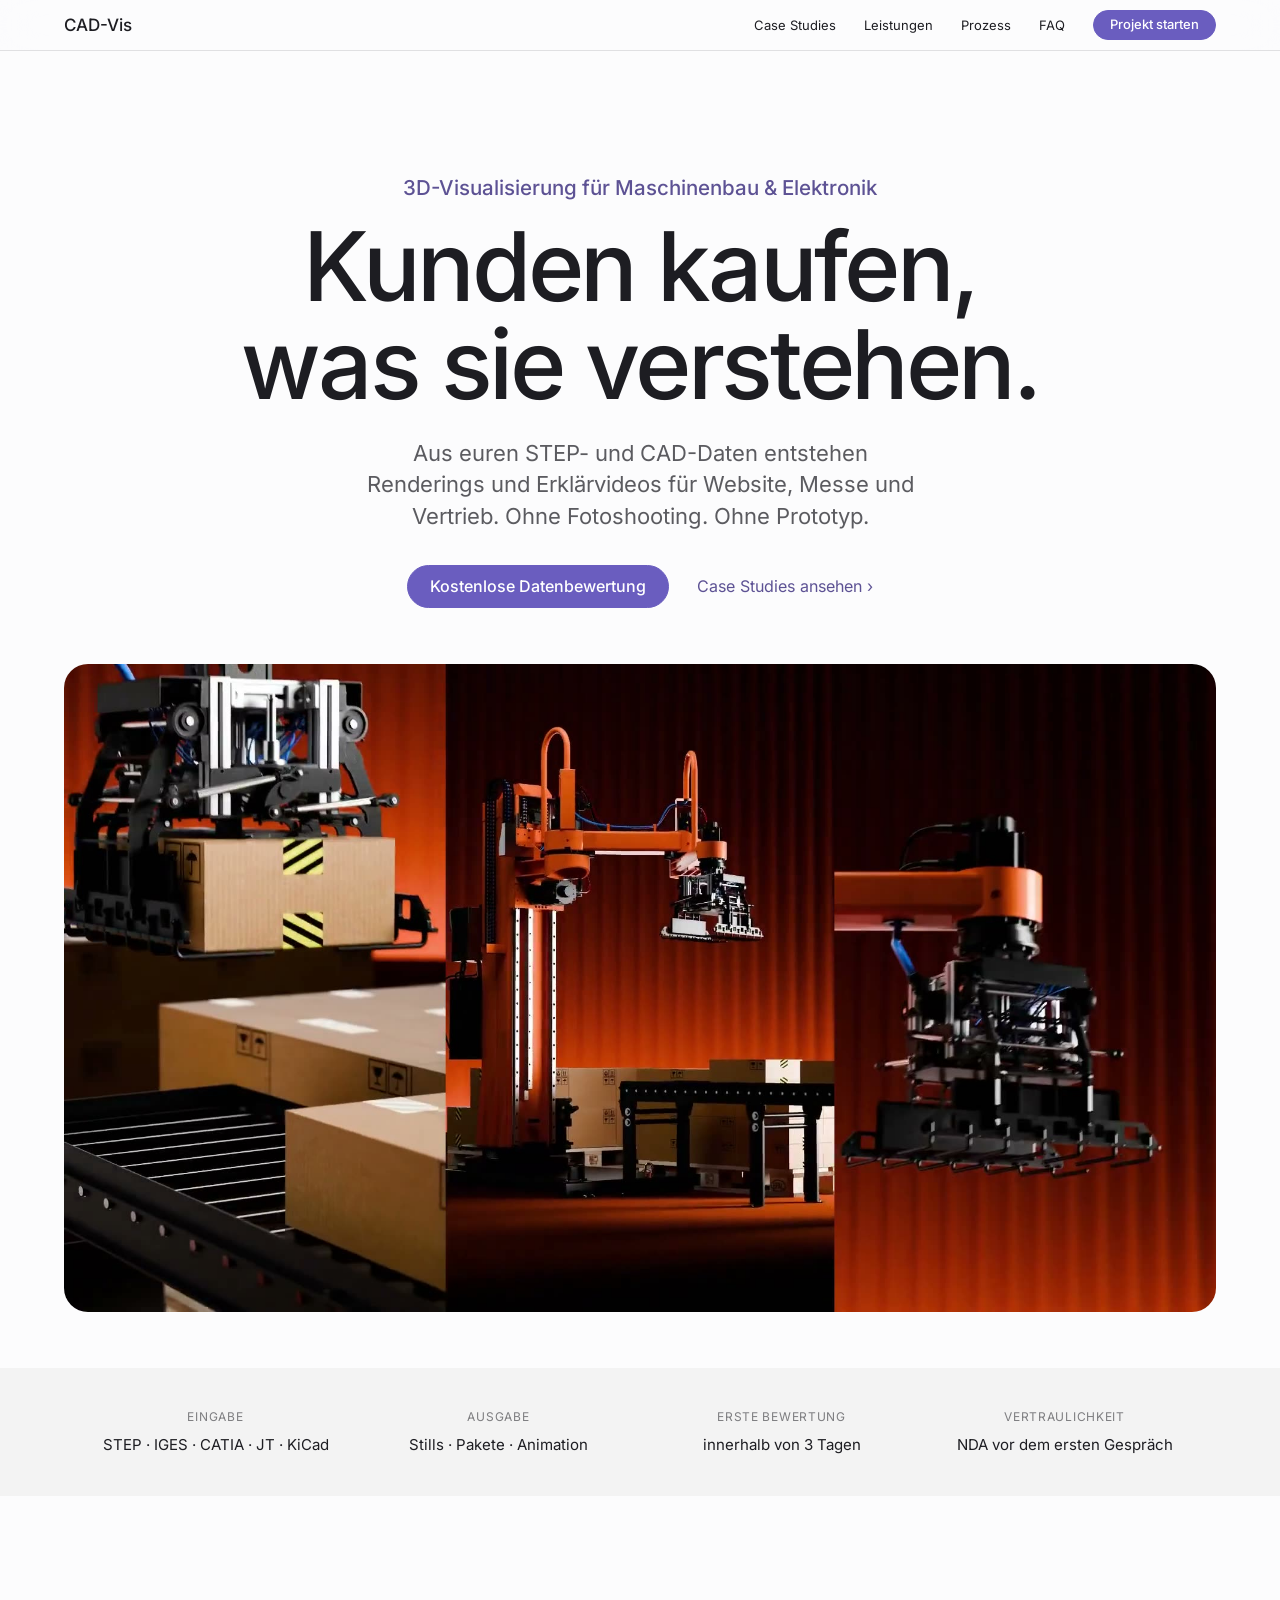
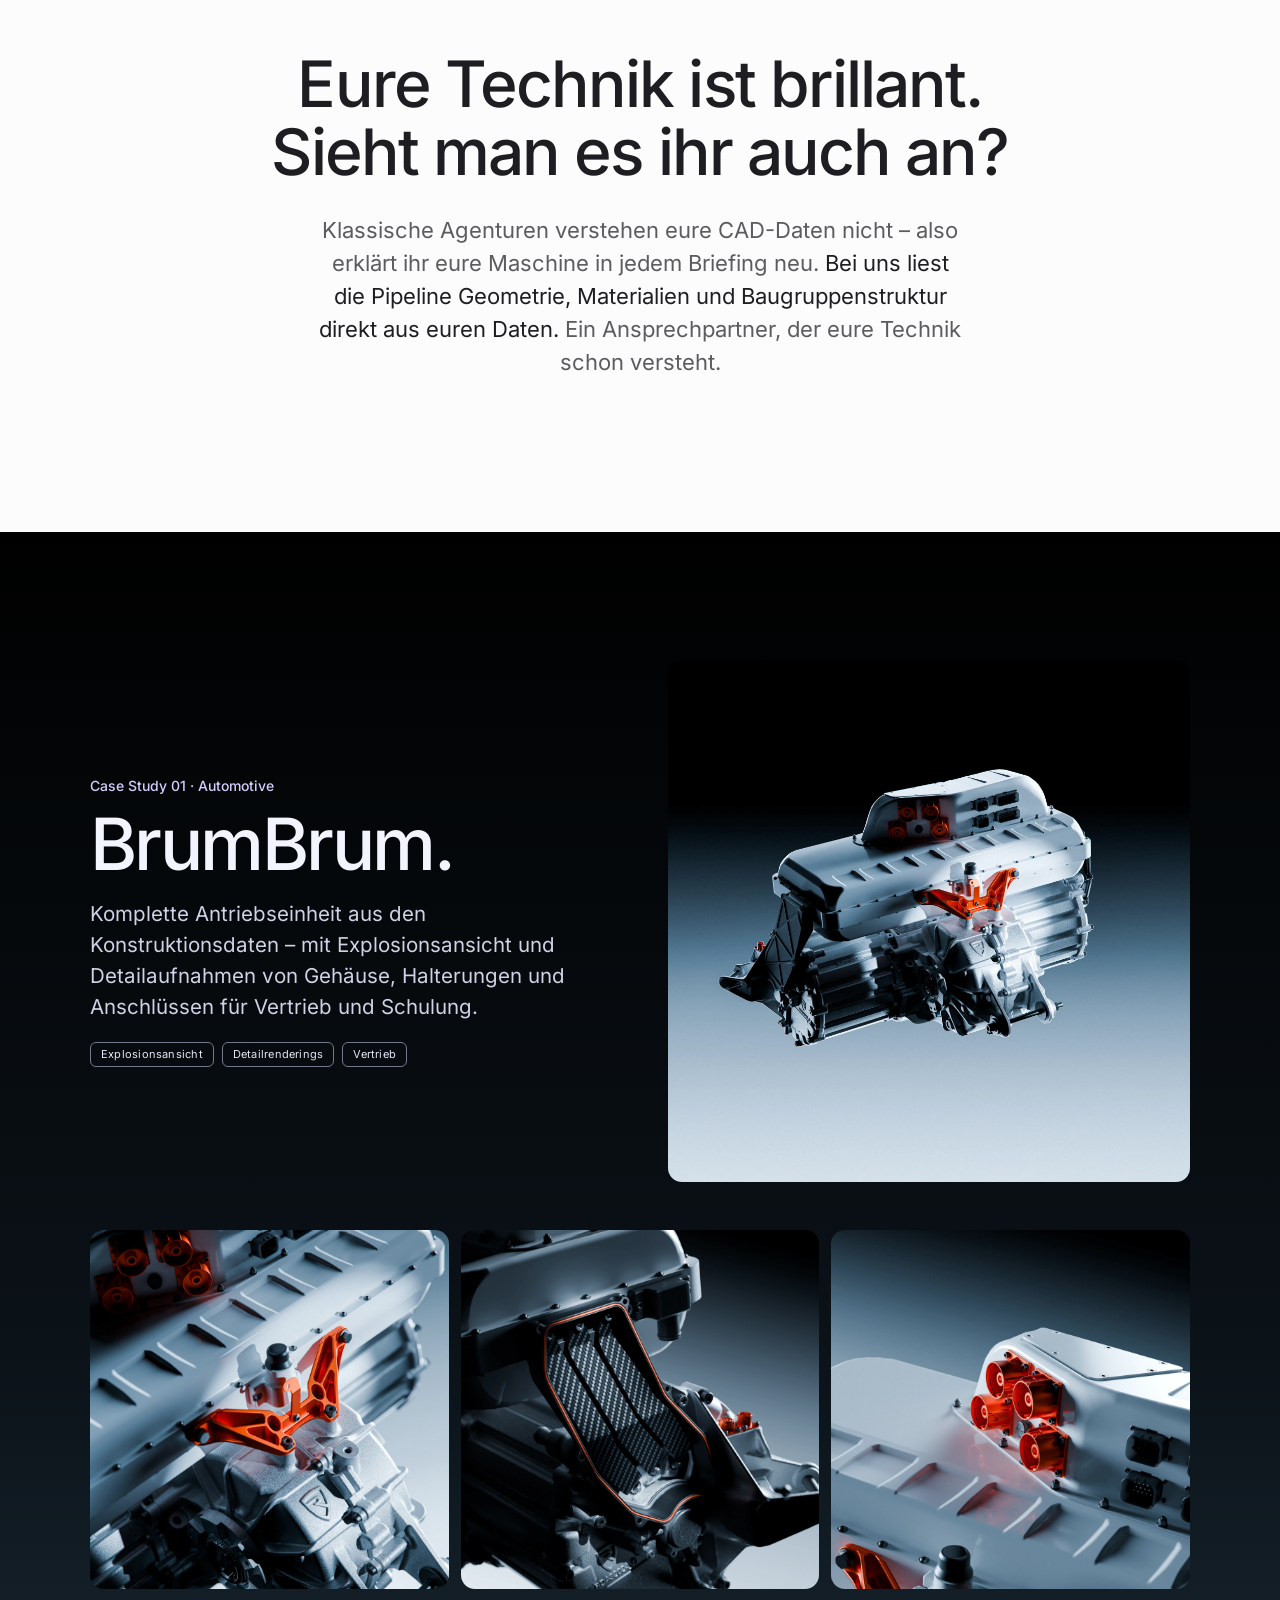
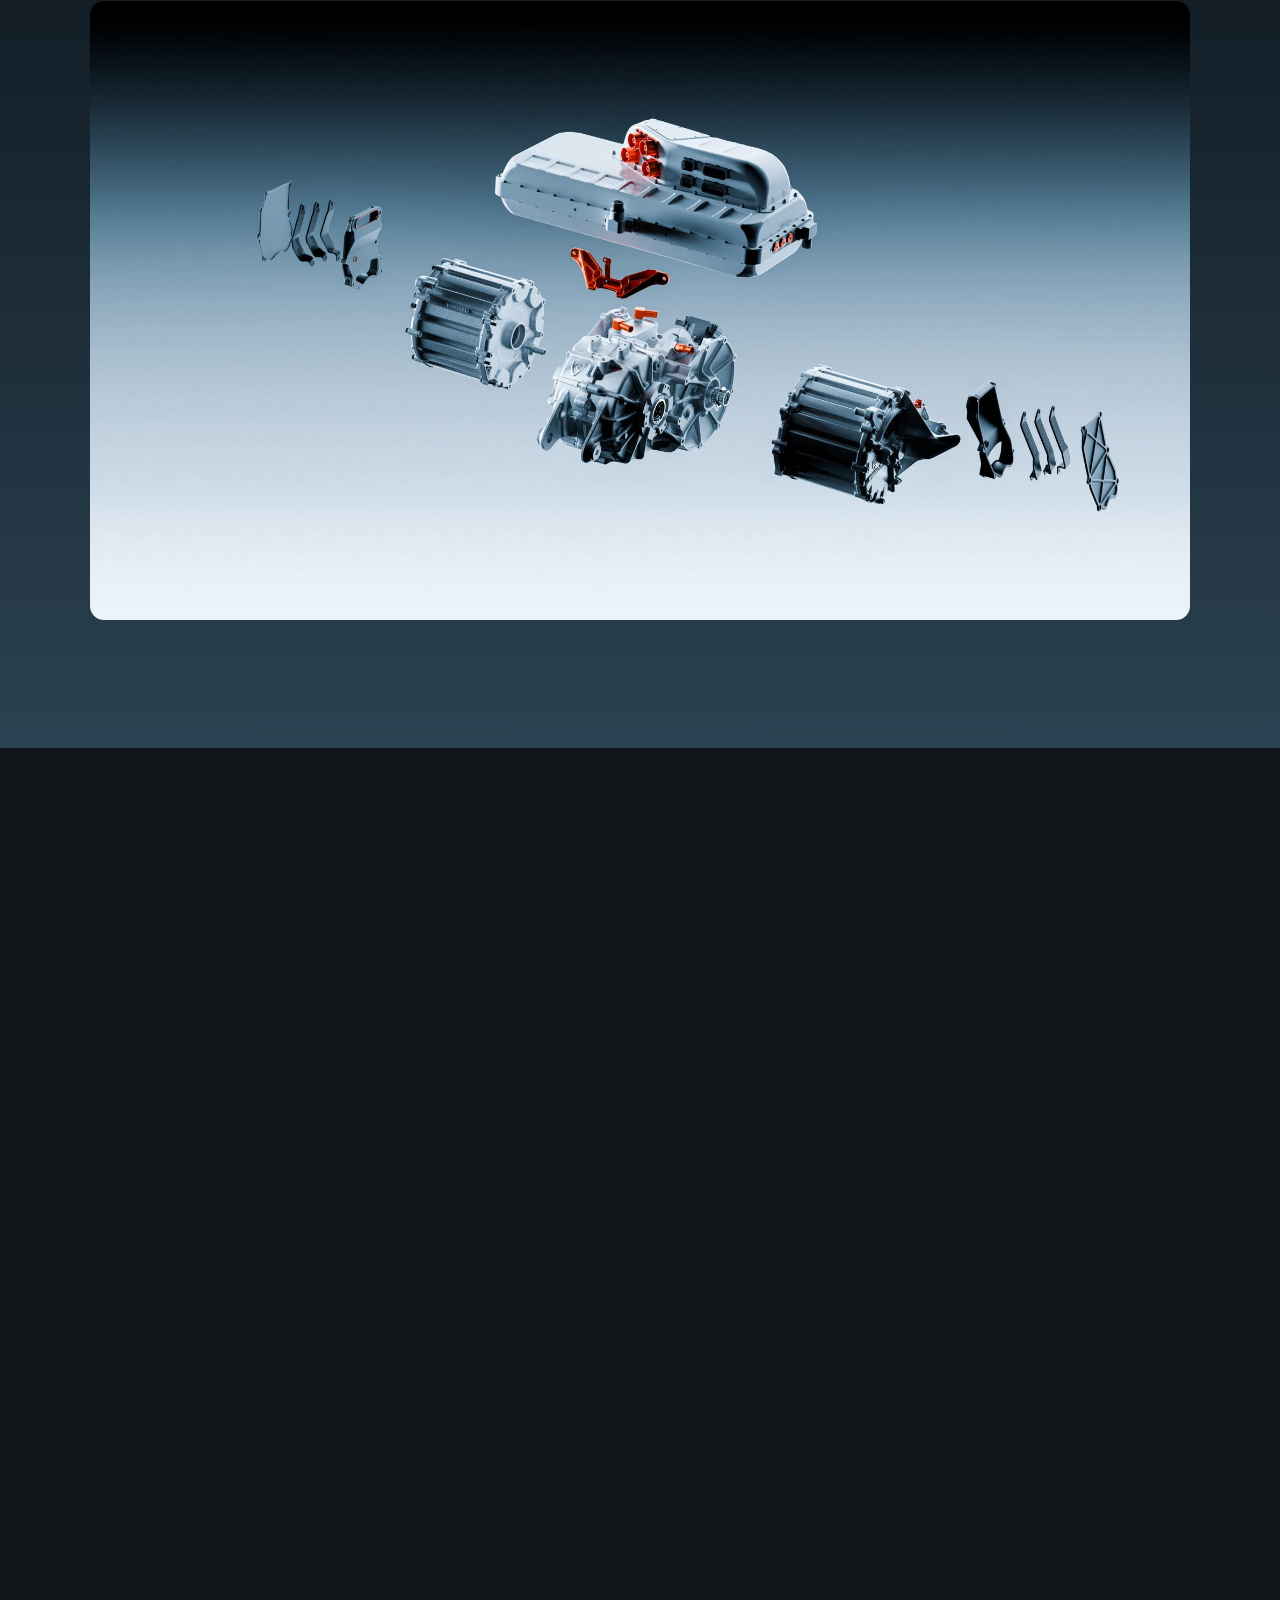
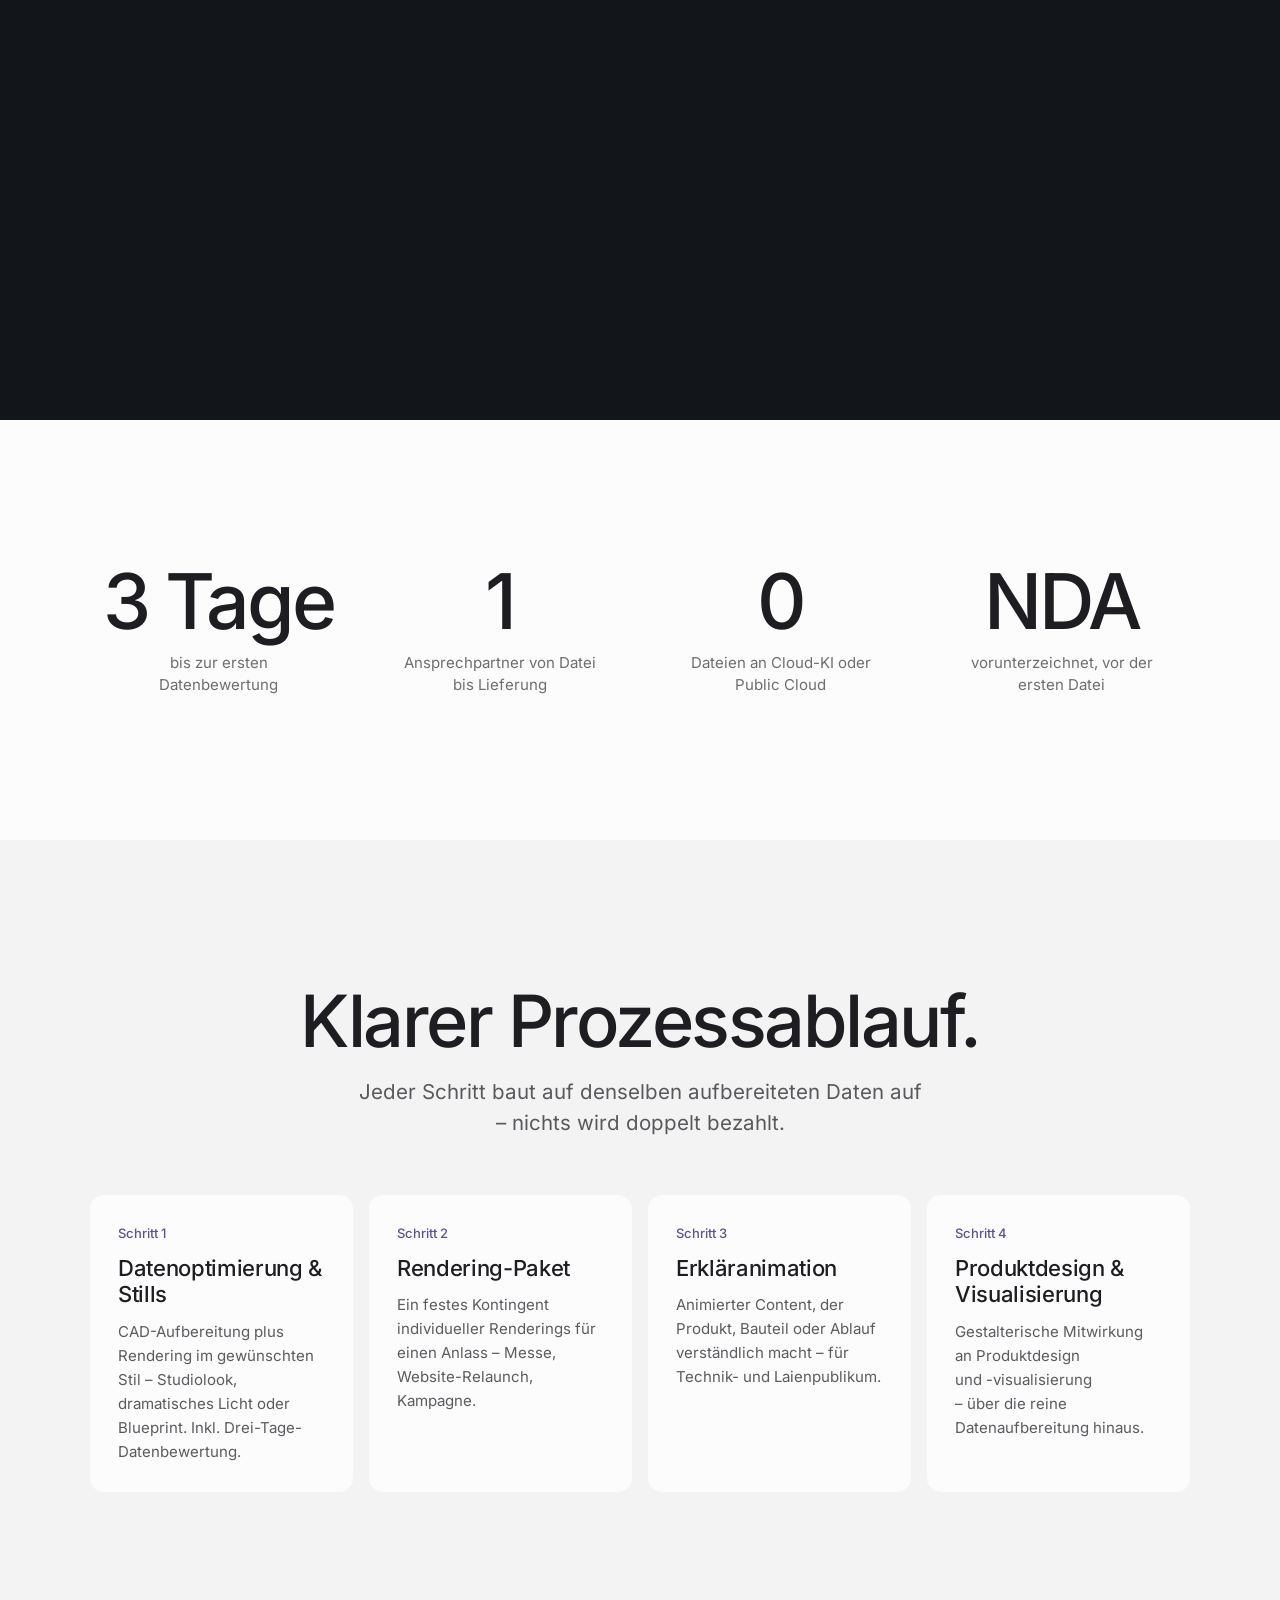
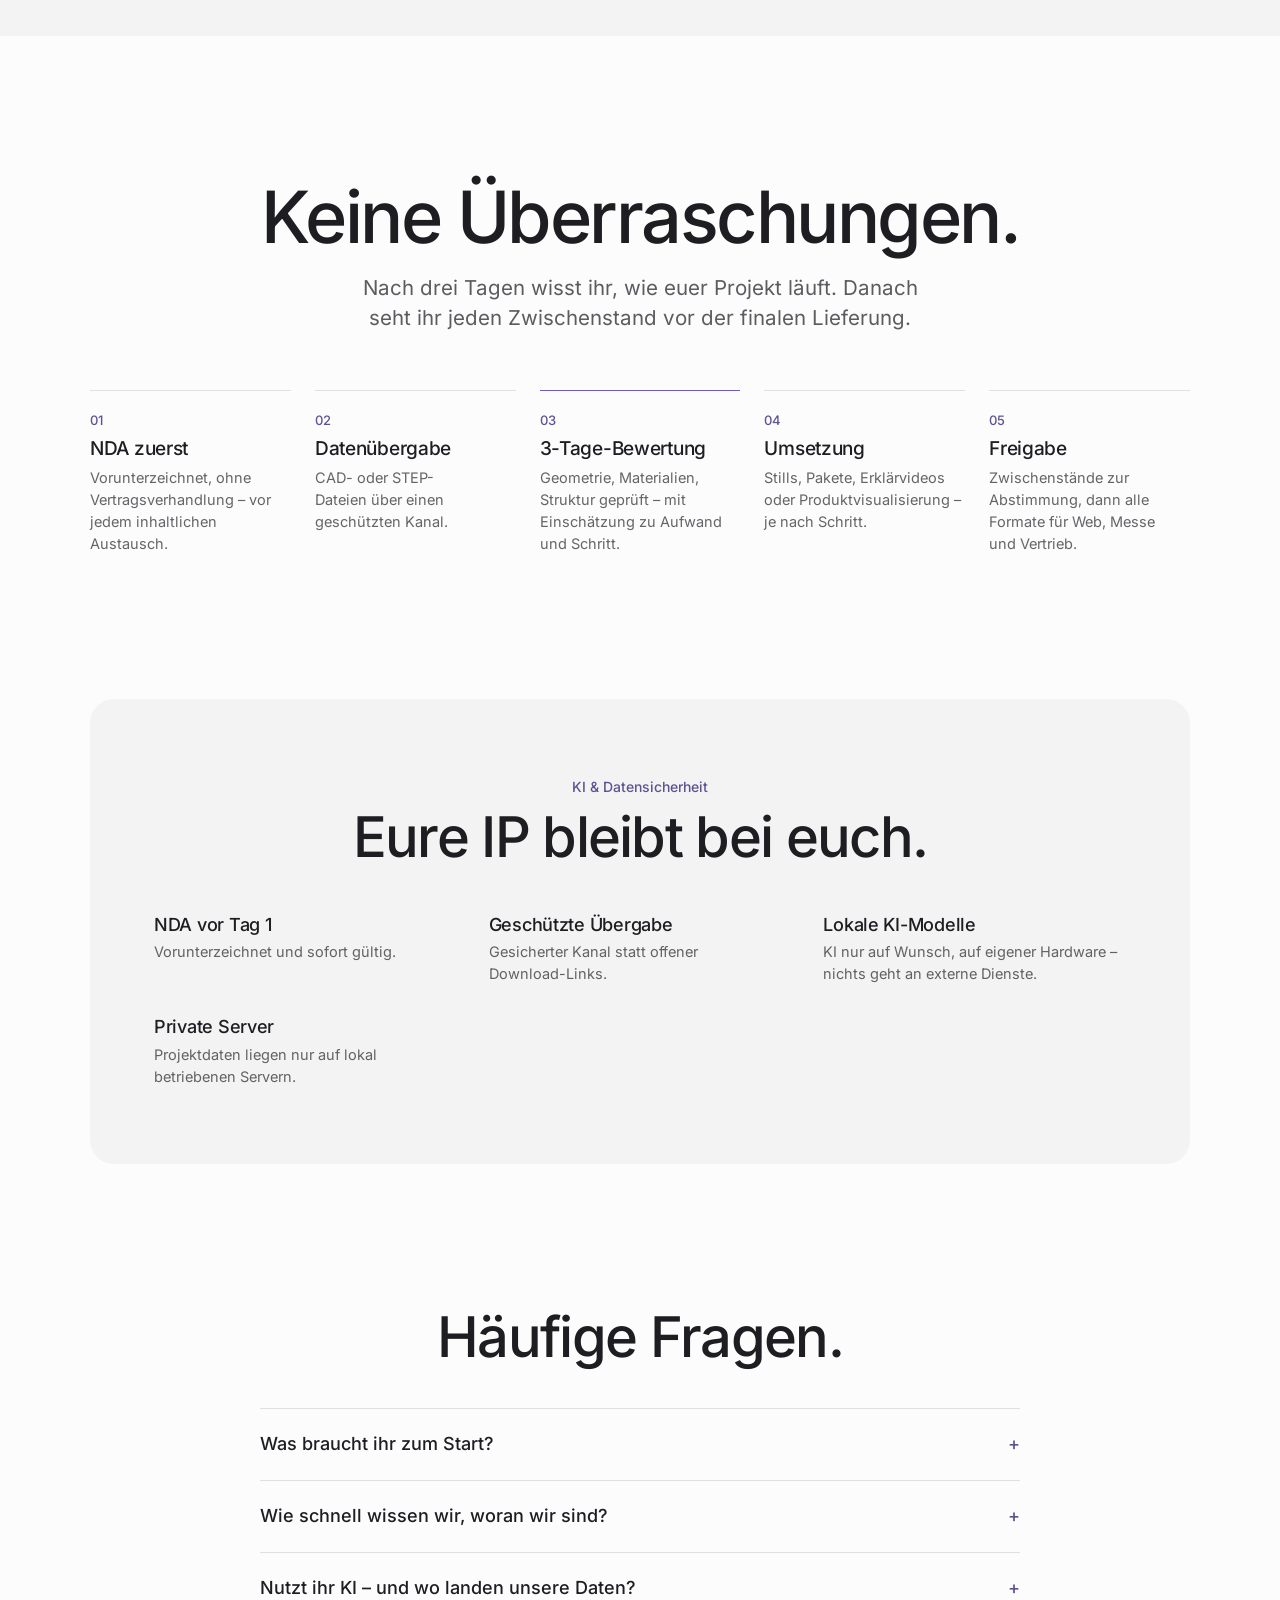
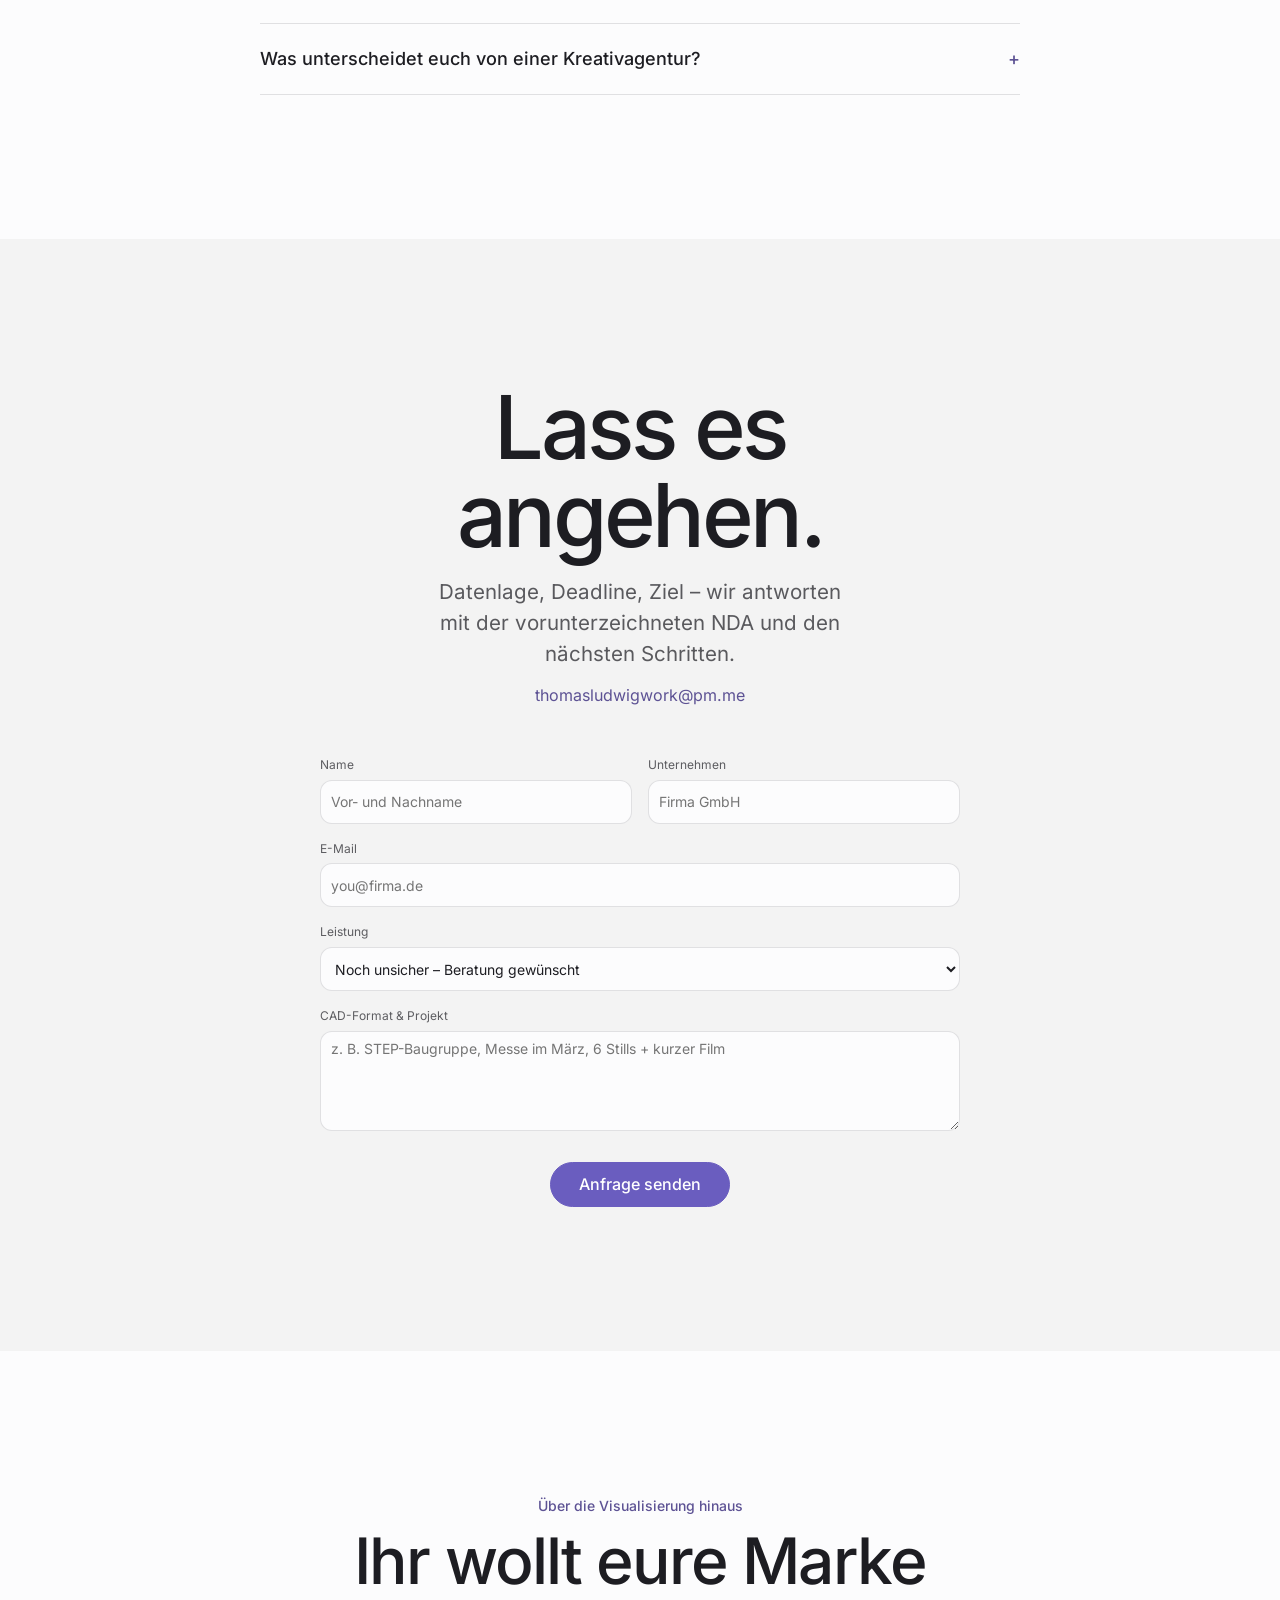
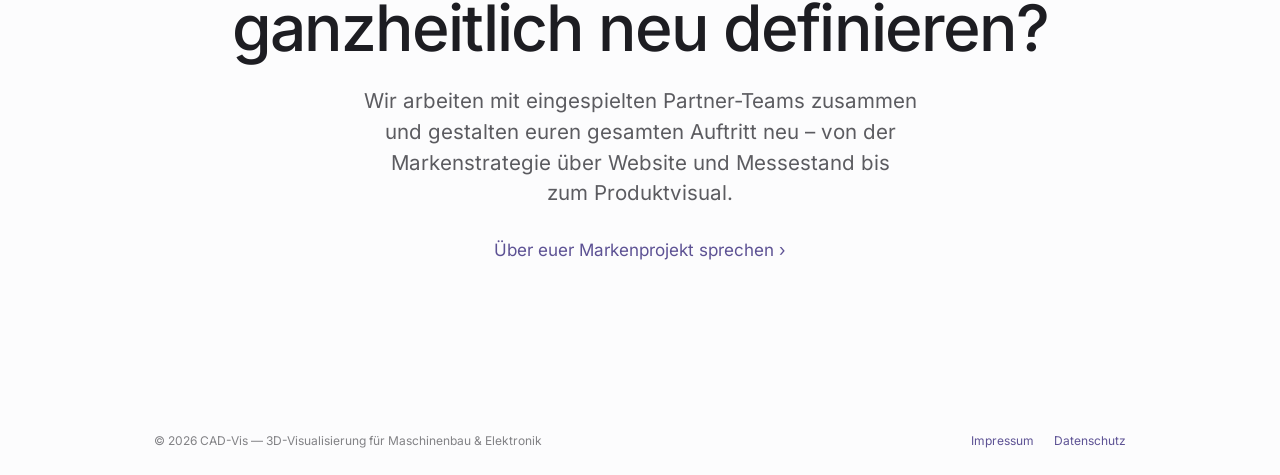
==== commit df90f991: "Shorten floating CTA to "Let's chat" Co-Authored-By: Claude Opus 5.5 <noreply@anthropic.com>" ====
--- a/index.html
+++ b/index.html
@@ -21,7 +21,7 @@
   <a href="#kontakt" class="btn">Projekt starten</a>
 </nav>
 
-<a href="#kontakt" class="btn sticky-cta" id="sticky-cta" tabindex="-1" aria-hidden="true">Kostenloses Erstgespräch buchen</a>
+<a href="#kontakt" class="btn sticky-cta" id="sticky-cta" tabindex="-1" aria-hidden="true">Let’s chat</a>
 
 <main id="top">
 
--- a/styles.css
+++ b/styles.css
@@ -25,7 +25,7 @@
   --color-accent-600: #796cbf;
   --color-accent-700: #5d5294;
 
-  --ground-motor: #444243;
+  --ground-motor: linear-gradient(180deg, #000 0%, #0b1218 45%, #2b4252 100%); /* follows the renders: black top, steel-blue bottom */
   --ground-pcb: #121519;
 
   --text-muted: color-mix(in srgb, var(--color-text) 72%, transparent);
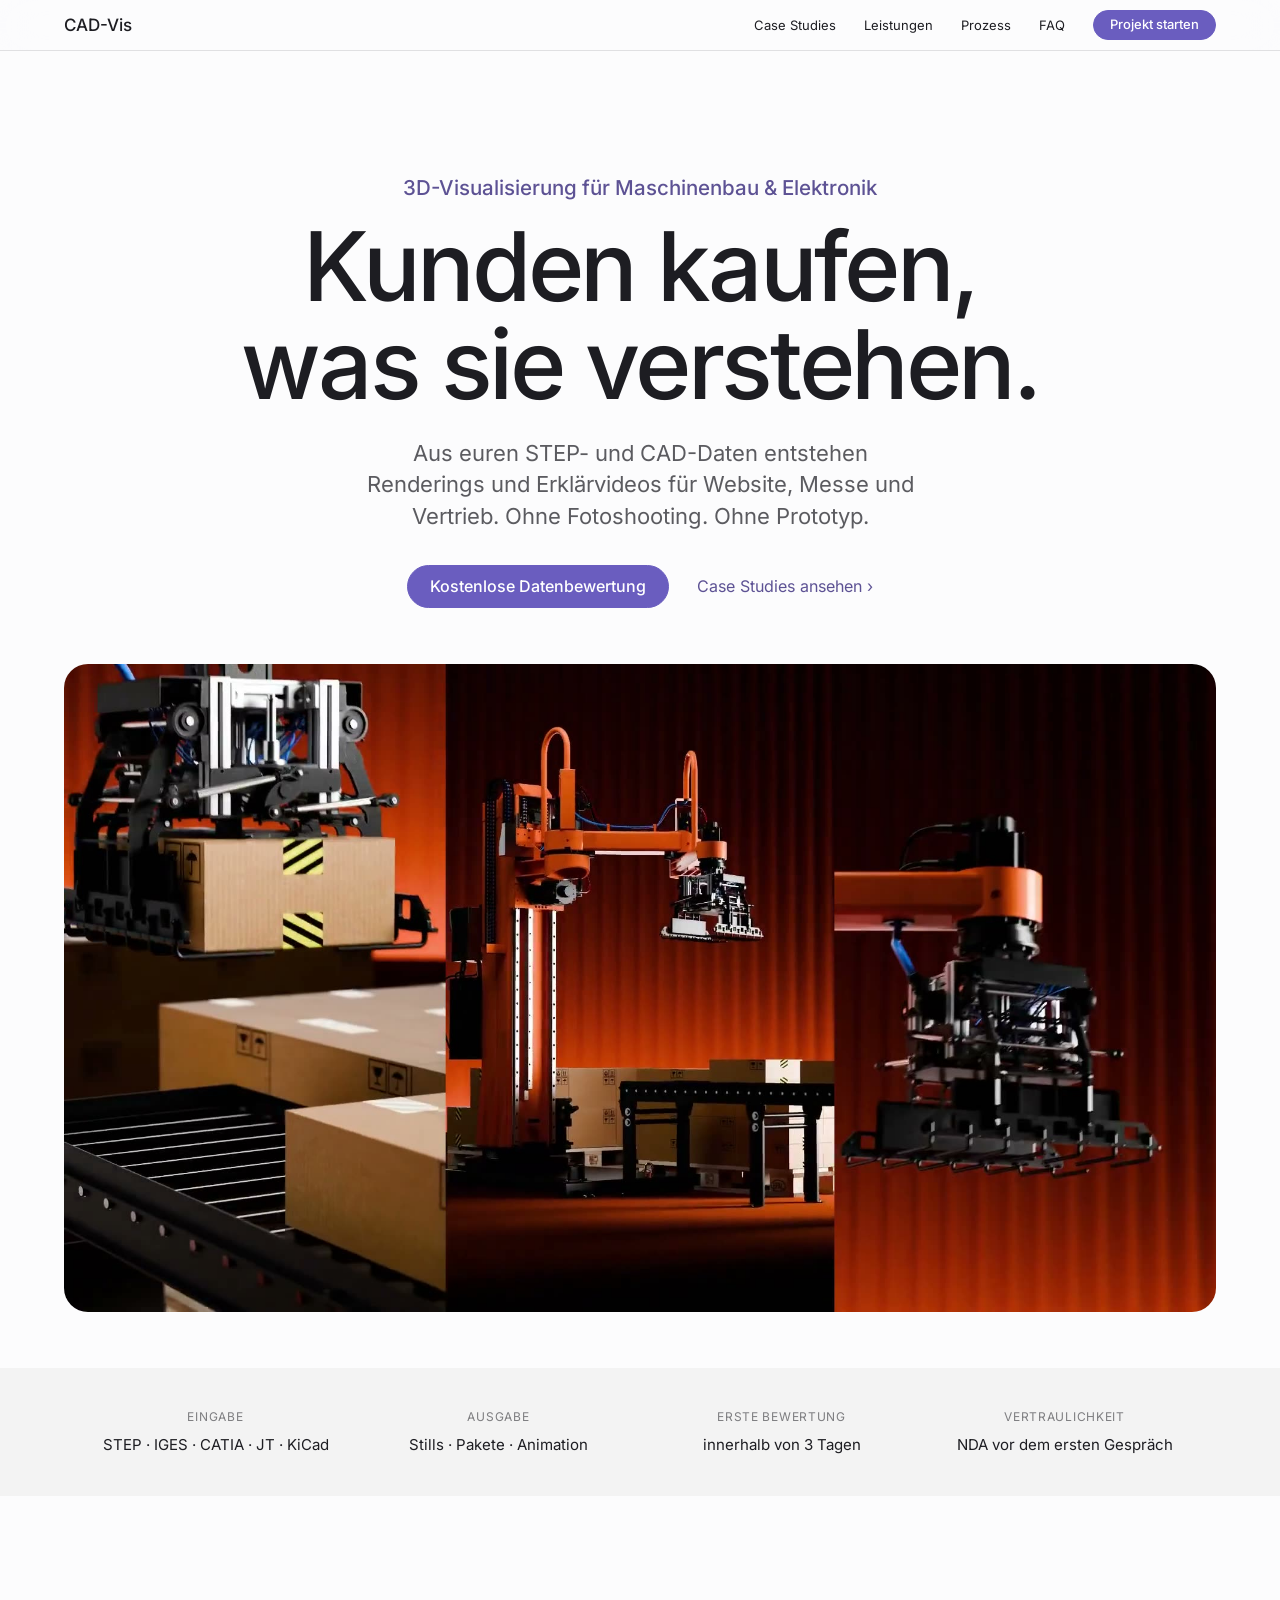
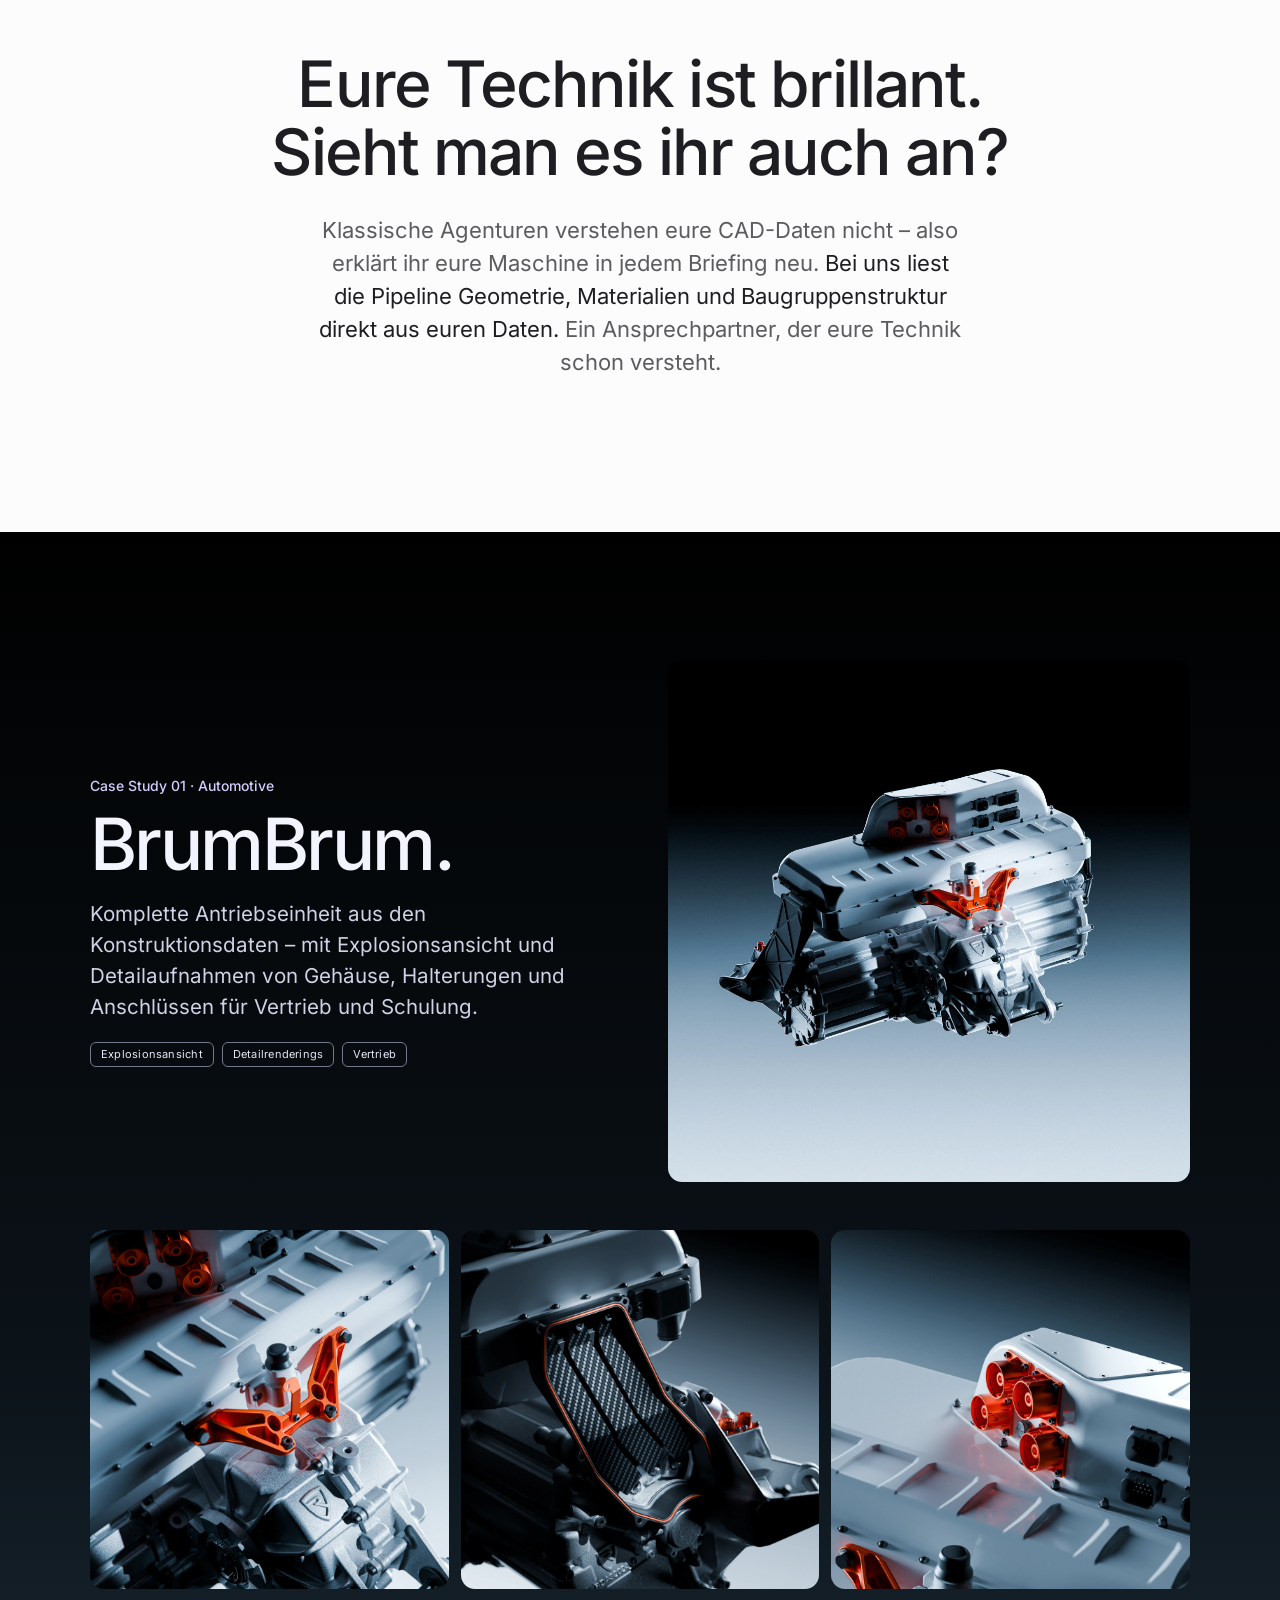
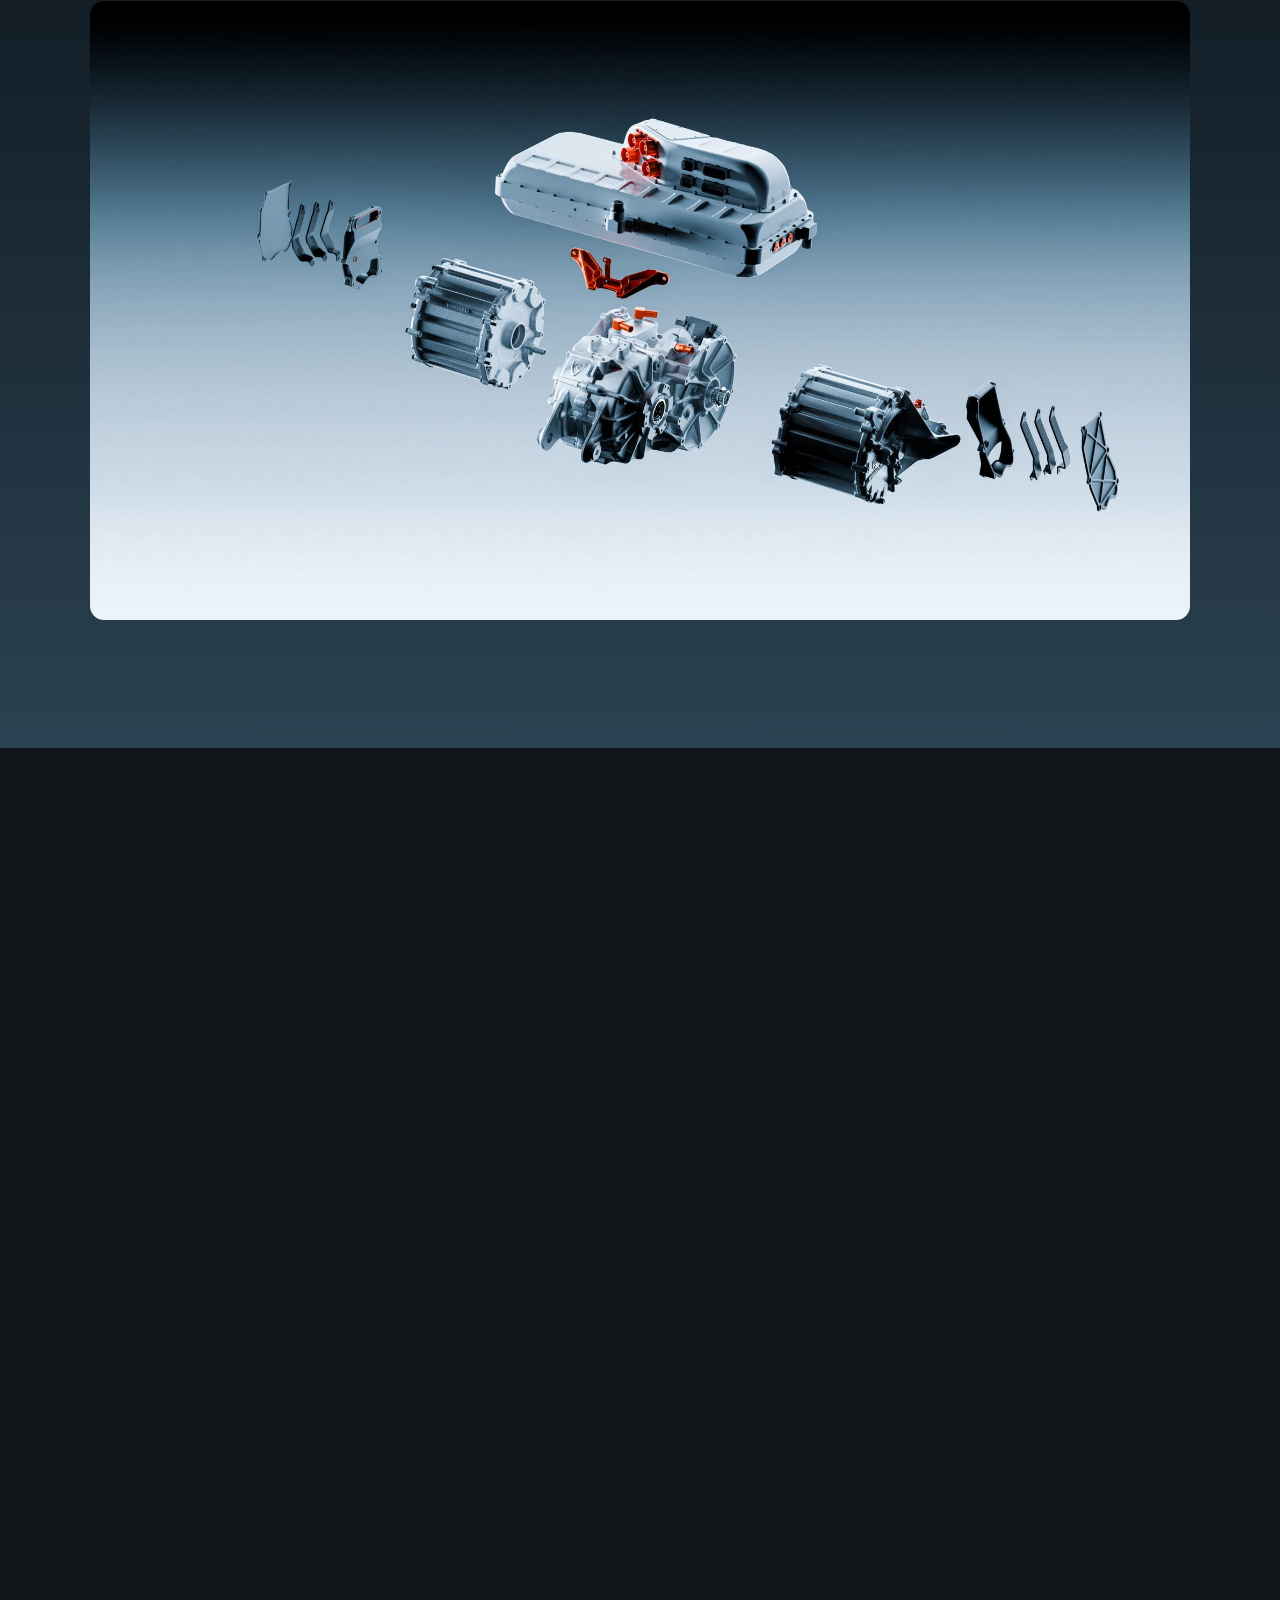
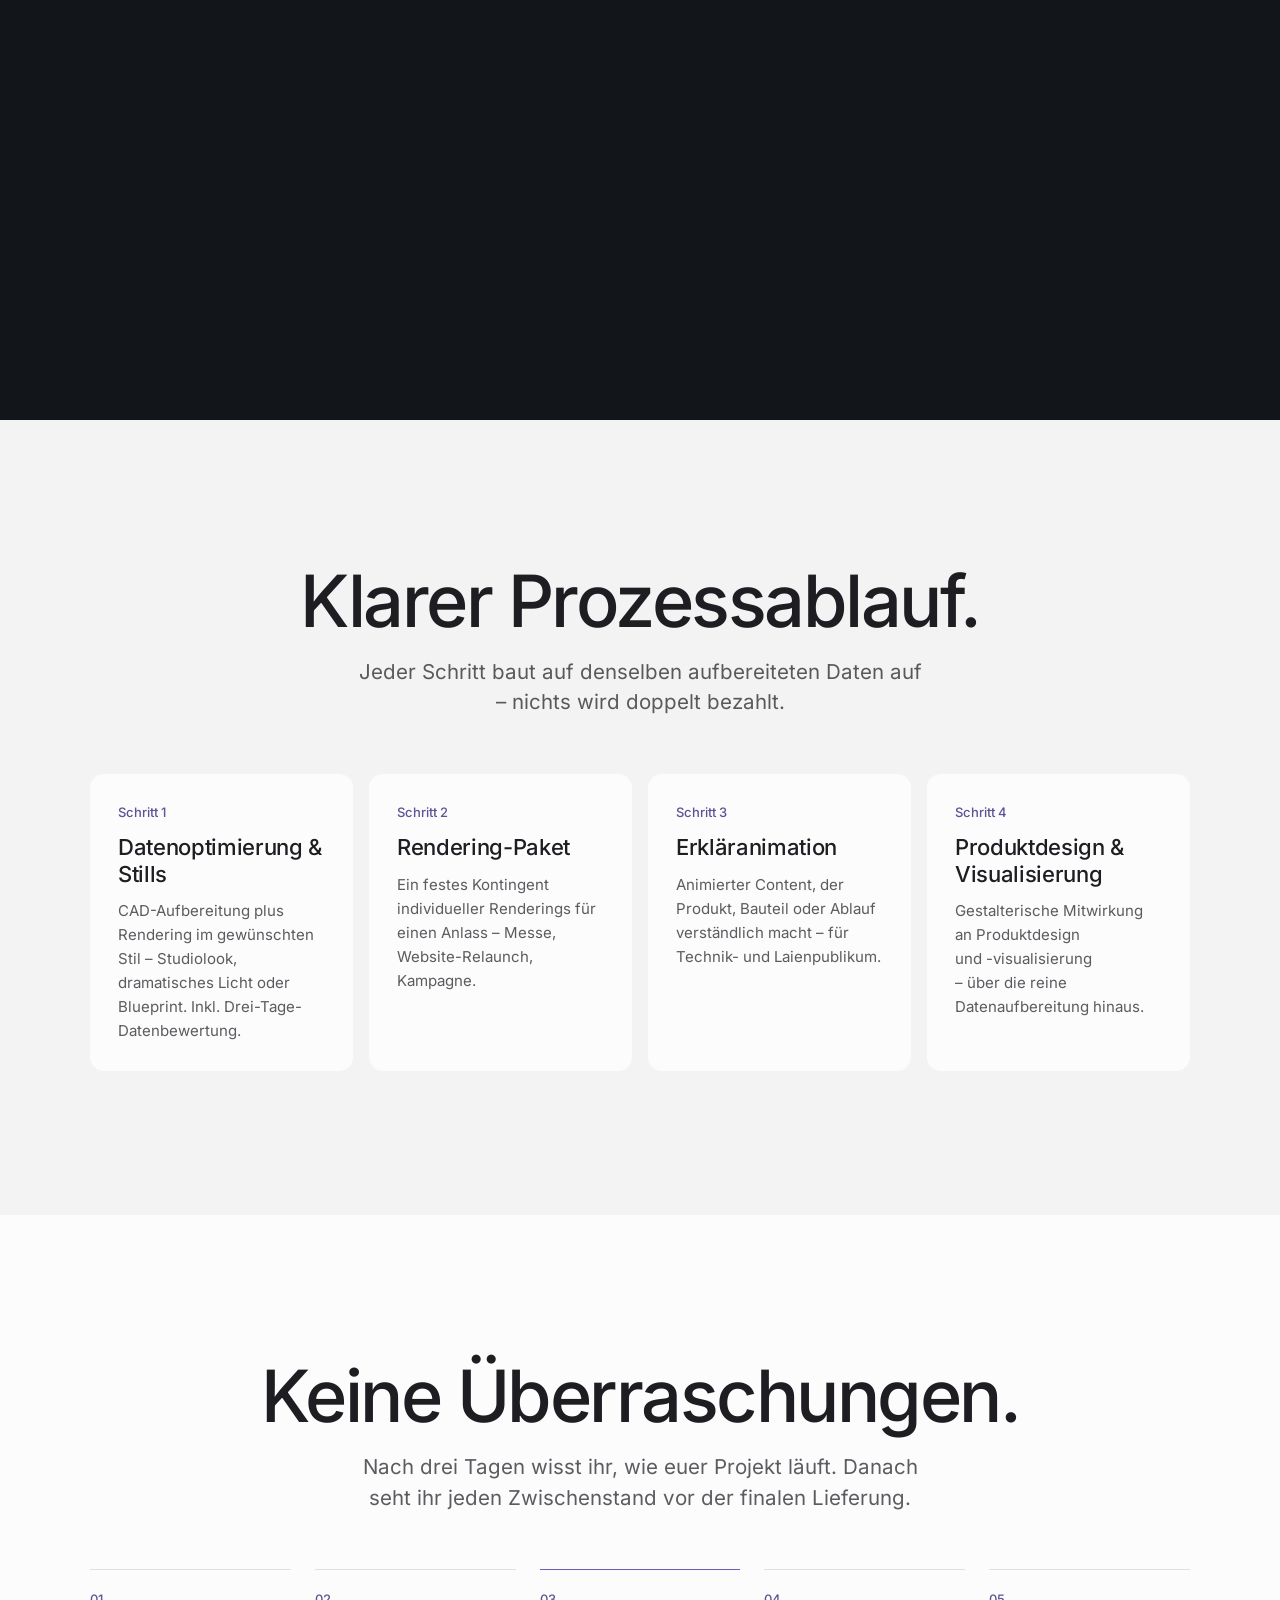
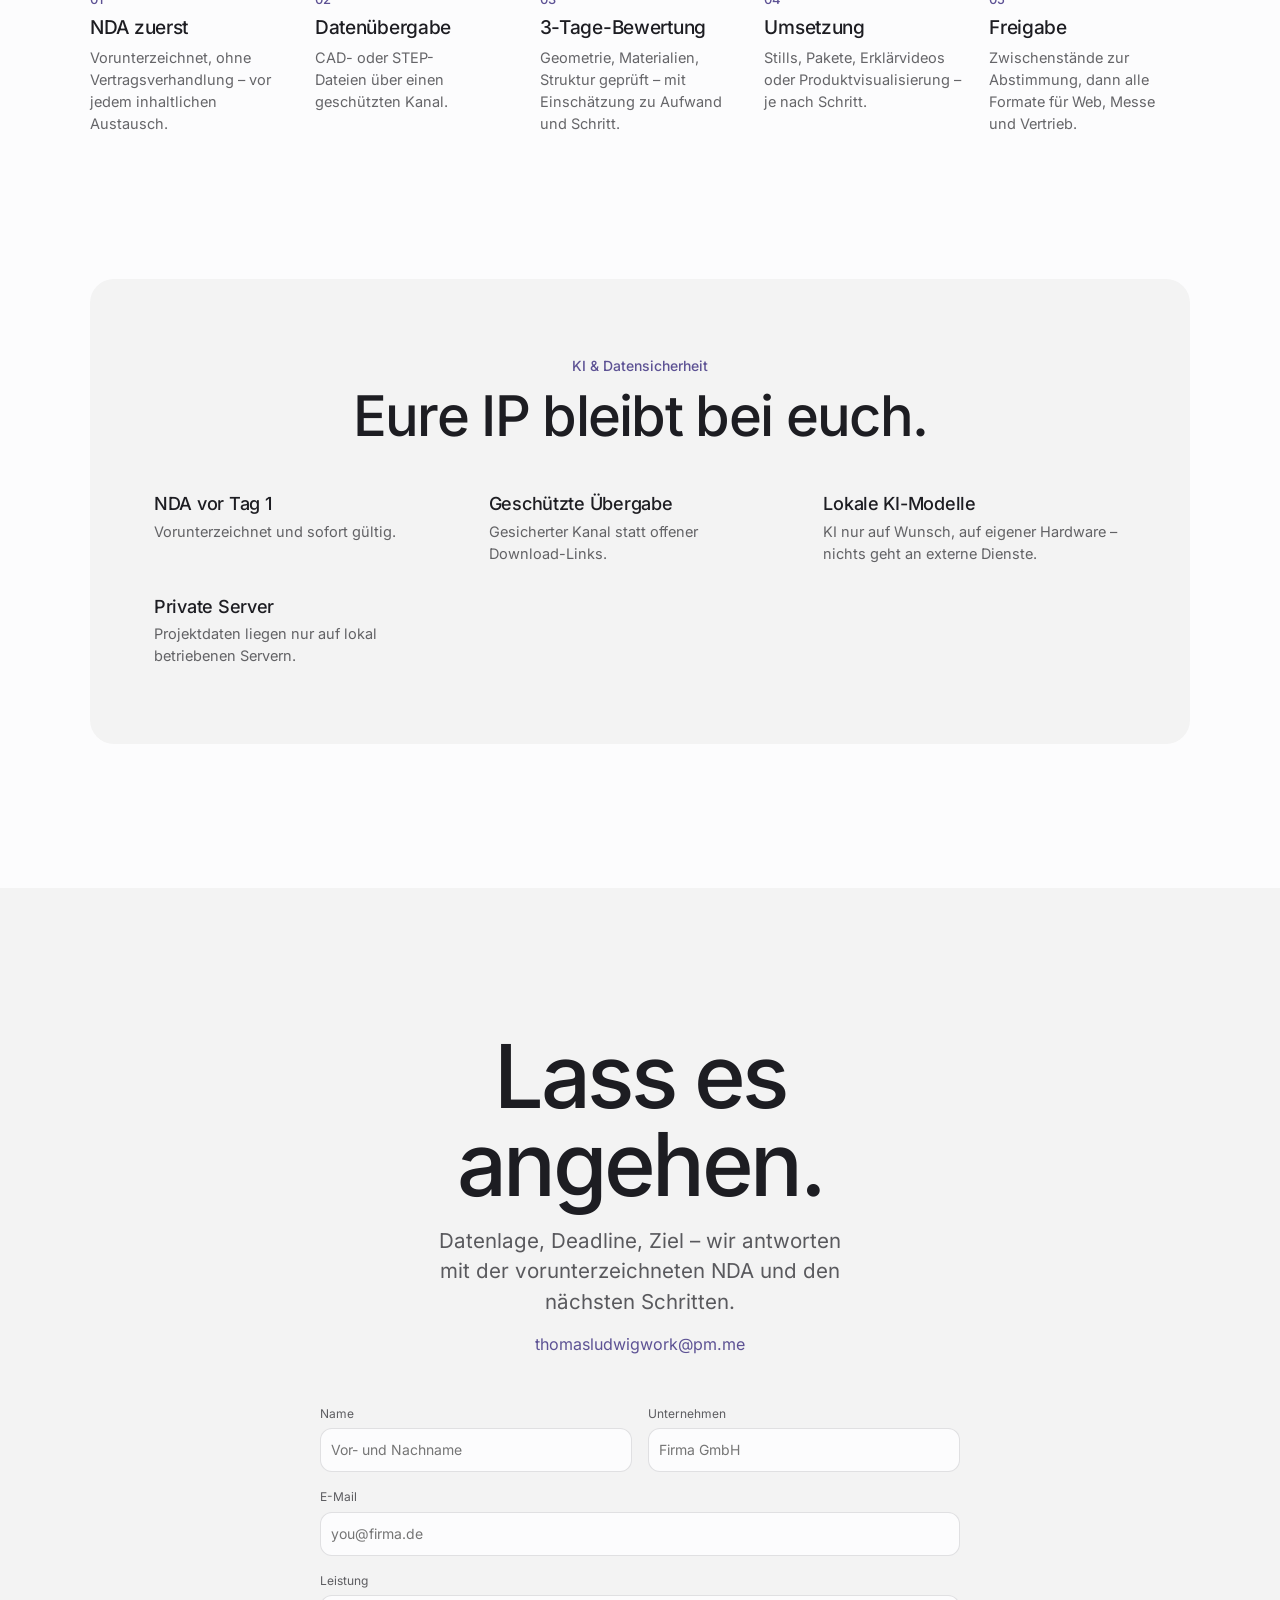
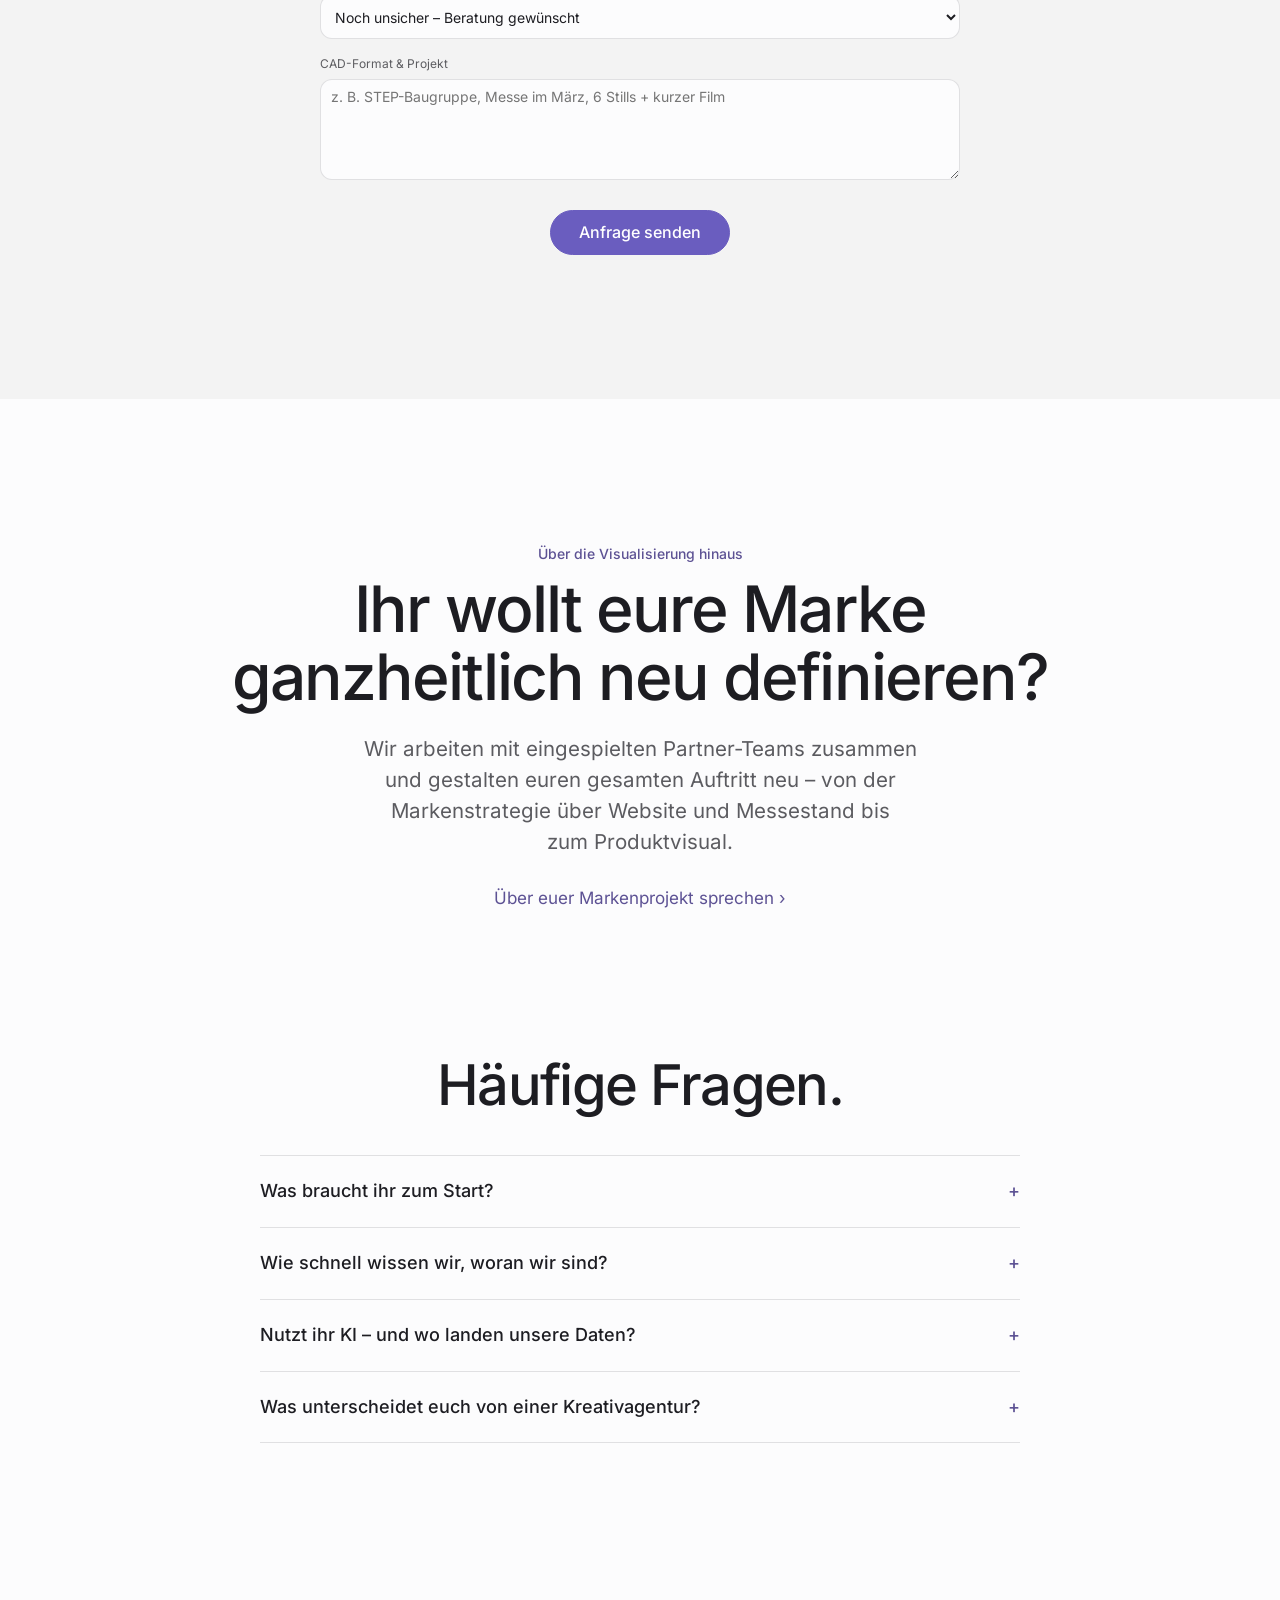
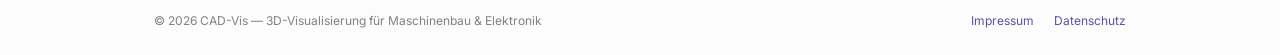
==== commit 4e27d199: "Remove stats section, move FAQ to the end Co-Authored-By: Claude Opus 5.5 <noreply@anthropic.com>" ====
--- a/index.html
+++ b/index.html
@@ -97,15 +97,6 @@
   </div>
 </section>
 
-<section class="section stats" aria-label="CAD-Vis in Zahlen">
-  <div class="container" data-reveal="children">
-    <div><p class="stat-value">3 Tage</p><p class="stat-label">bis zur ersten Datenbewertung</p></div>
-    <div><p class="stat-value">1</p><p class="stat-label">Ansprechpartner von Datei bis Lieferung</p></div>
-    <div><p class="stat-value">0</p><p class="stat-label">Dateien an Cloud-KI oder Public Cloud</p></div>
-    <div><p class="stat-value">NDA</p><p class="stat-label">vorunterzeichnet, vor der ersten Datei</p></div>
-  </div>
-</section>
-
 <section class="section bg-surface" id="leistungen">
   <div class="container">
     <div class="section-head" data-reveal>
@@ -170,28 +161,6 @@
       <div><h3>Lokale KI-Modelle</h3><p class="small-text">KI nur auf Wunsch, auf eigener Hardware – nichts geht an externe Dienste.</p></div>
       <div><h3>Private Server</h3><p class="small-text">Projektdaten liegen nur auf lokal betriebenen Servern.</p></div>
     </div>
-  </div>
-</section>
-
-<section class="faq" id="faq">
-  <div class="container" data-reveal="children">
-    <h2 class="display-sm">Häufige Fragen.</h2>
-    <details>
-      <summary>Was braucht ihr zum Start?<span aria-hidden="true">+</span></summary>
-      <p>Eure CAD- oder STEP-Dateien, vorhandene technische Unterlagen und einen Satz dazu, wofür die Bilder gebraucht werden. Auch unvollständige Daten prüfen wir in der Bewertung.</p>
-    </details>
-    <details>
-      <summary>Wie schnell wissen wir, woran wir sind?<span aria-hidden="true">+</span></summary>
-      <p>Innerhalb von drei Tagen nach Datenübergabe – mit Einschätzung zu Machbarkeit, Aufwand und passendem Schritt.</p>
-    </details>
-    <details>
-      <summary>Nutzt ihr KI – und wo landen unsere Daten?<span aria-hidden="true">+</span></summary>
-      <p>Kernarbeit sind klassische 3D-Rendering-Pipelines. KI nur auf Wunsch und lokal betrieben – eure Daten verlassen unsere privaten Server nicht.</p>
-    </details>
-    <details>
-      <summary>Was unterscheidet euch von einer Kreativagentur?<span aria-hidden="true">+</span></summary>
-      <p>Spezialisierung auf Maschinenbau und Elektronik. Wir lesen eure Daten direkt, kennen die Konstruktionslogik – und ihr sprecht mit der Person, die die Arbeit macht.</p>
-    </details>
   </div>
 </section>
 
@@ -231,6 +200,28 @@
   <a href="#kontakt" class="brand-link">Über euer Markenprojekt sprechen ›</a>
 </section>
 
+<section class="faq" id="faq">
+  <div class="container" data-reveal="children">
+    <h2 class="display-sm">Häufige Fragen.</h2>
+    <details>
+      <summary>Was braucht ihr zum Start?<span aria-hidden="true">+</span></summary>
+      <p>Eure CAD- oder STEP-Dateien, vorhandene technische Unterlagen und einen Satz dazu, wofür die Bilder gebraucht werden. Auch unvollständige Daten prüfen wir in der Bewertung.</p>
+    </details>
+    <details>
+      <summary>Wie schnell wissen wir, woran wir sind?<span aria-hidden="true">+</span></summary>
+      <p>Innerhalb von drei Tagen nach Datenübergabe – mit Einschätzung zu Machbarkeit, Aufwand und passendem Schritt.</p>
+    </details>
+    <details>
+      <summary>Nutzt ihr KI – und wo landen unsere Daten?<span aria-hidden="true">+</span></summary>
+      <p>Kernarbeit sind klassische 3D-Rendering-Pipelines. KI nur auf Wunsch und lokal betrieben – eure Daten verlassen unsere privaten Server nicht.</p>
+    </details>
+    <details>
+      <summary>Was unterscheidet euch von einer Kreativagentur?<span aria-hidden="true">+</span></summary>
+      <p>Spezialisierung auf Maschinenbau und Elektronik. Wir lesen eure Daten direkt, kennen die Konstruktionslogik – und ihr sprecht mit der Person, die die Arbeit macht.</p>
+    </details>
+  </div>
+</section>
+
 </main>
 
 <footer class="footer">
--- a/styles.css
+++ b/styles.css
@@ -234,20 +234,6 @@
 .case-pcb .tags { margin-top: 0; }
 .case-pcb .grid-420 { margin-top: 48px; }
 .case-pcb .grid-420 img { aspect-ratio: 16 / 10; }
-
-/* Stats */
-.stats .container {
-  display: grid; grid-template-columns: repeat(auto-fit, minmax(200px, 1fr));
-  gap: 48px 24px; text-align: center;
-}
-.stat-value {
-  font-family: var(--font-heading); font-weight: var(--font-heading-weight);
-  font-size: clamp(52px, 6vw, 80px); line-height: 1; letter-spacing: -0.04em;
-}
-.stat-label {
-  font-size: 15px; line-height: 22px; margin: 12px auto 0; max-width: 22ch;
-  color: color-mix(in srgb, var(--color-text) 64%, transparent);
-}
 
 /* Section heads */
 .section-head { text-align: center; margin-bottom: 56px; }
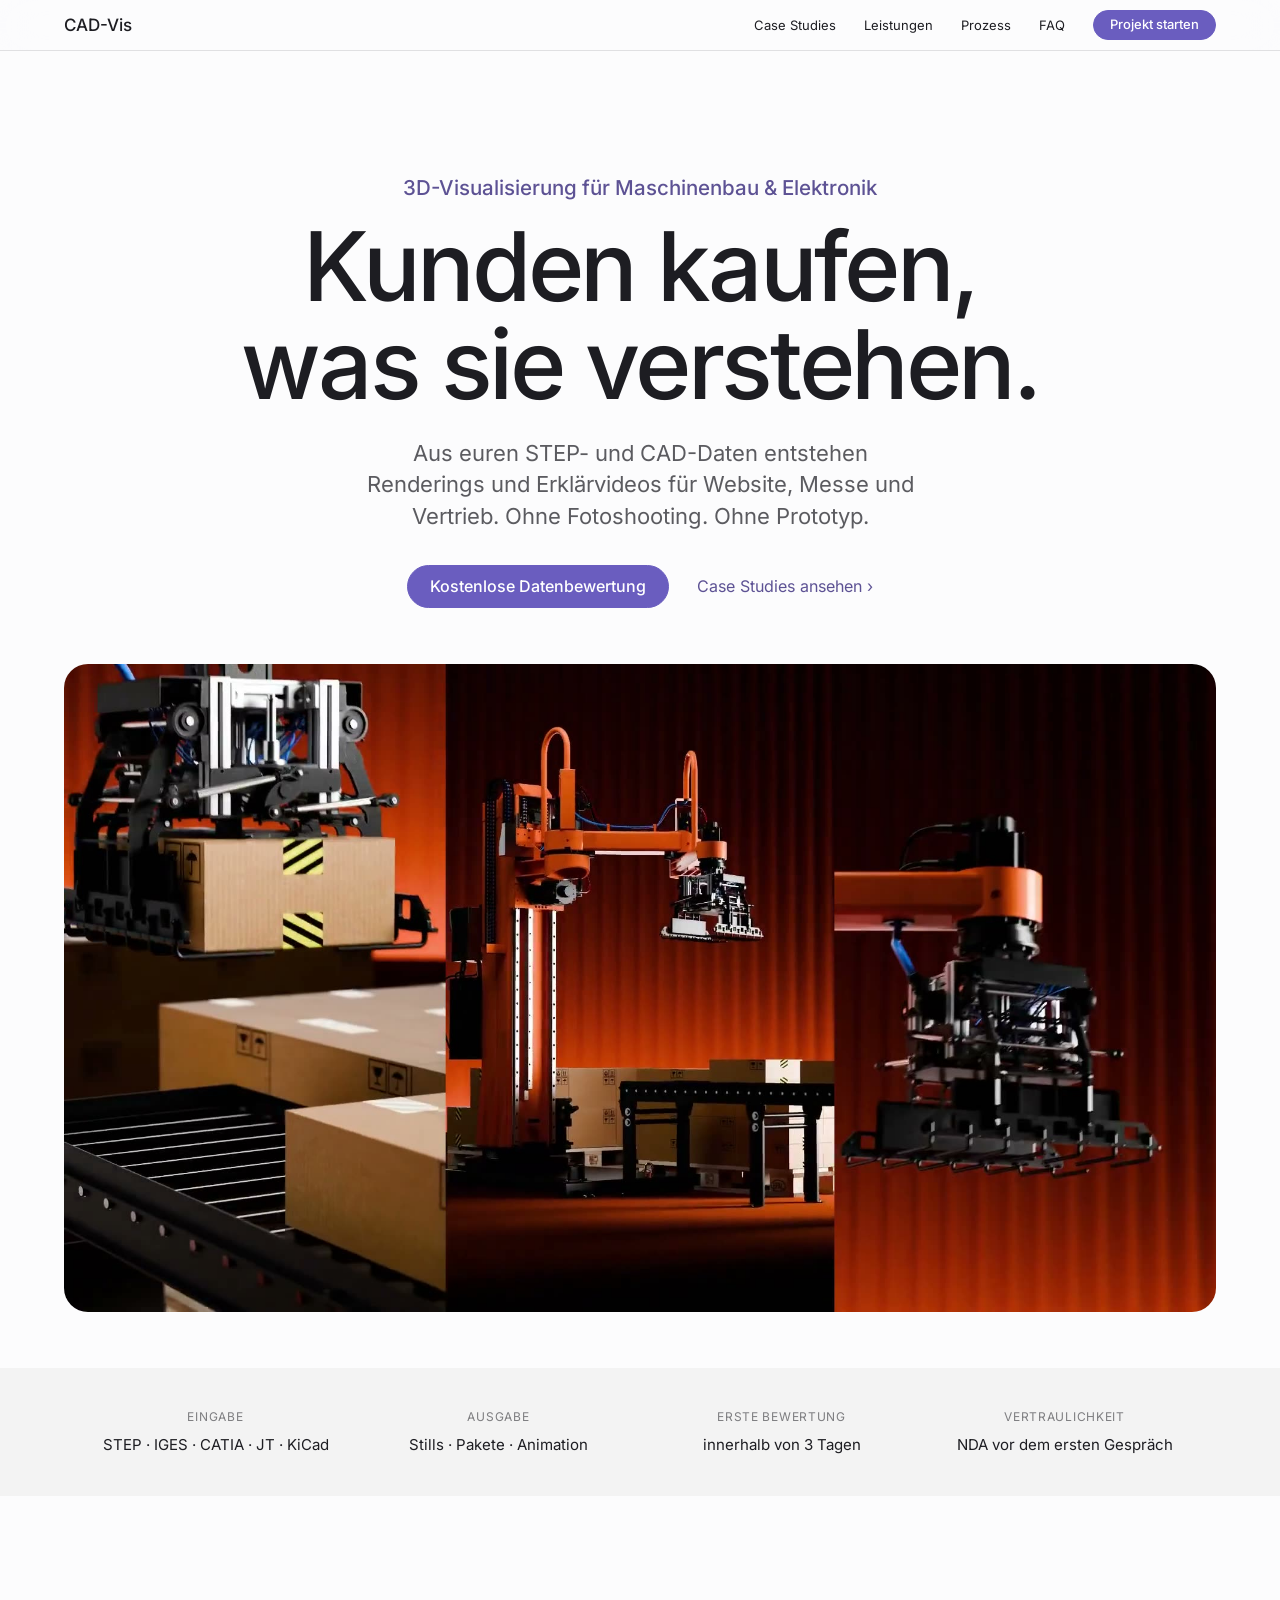
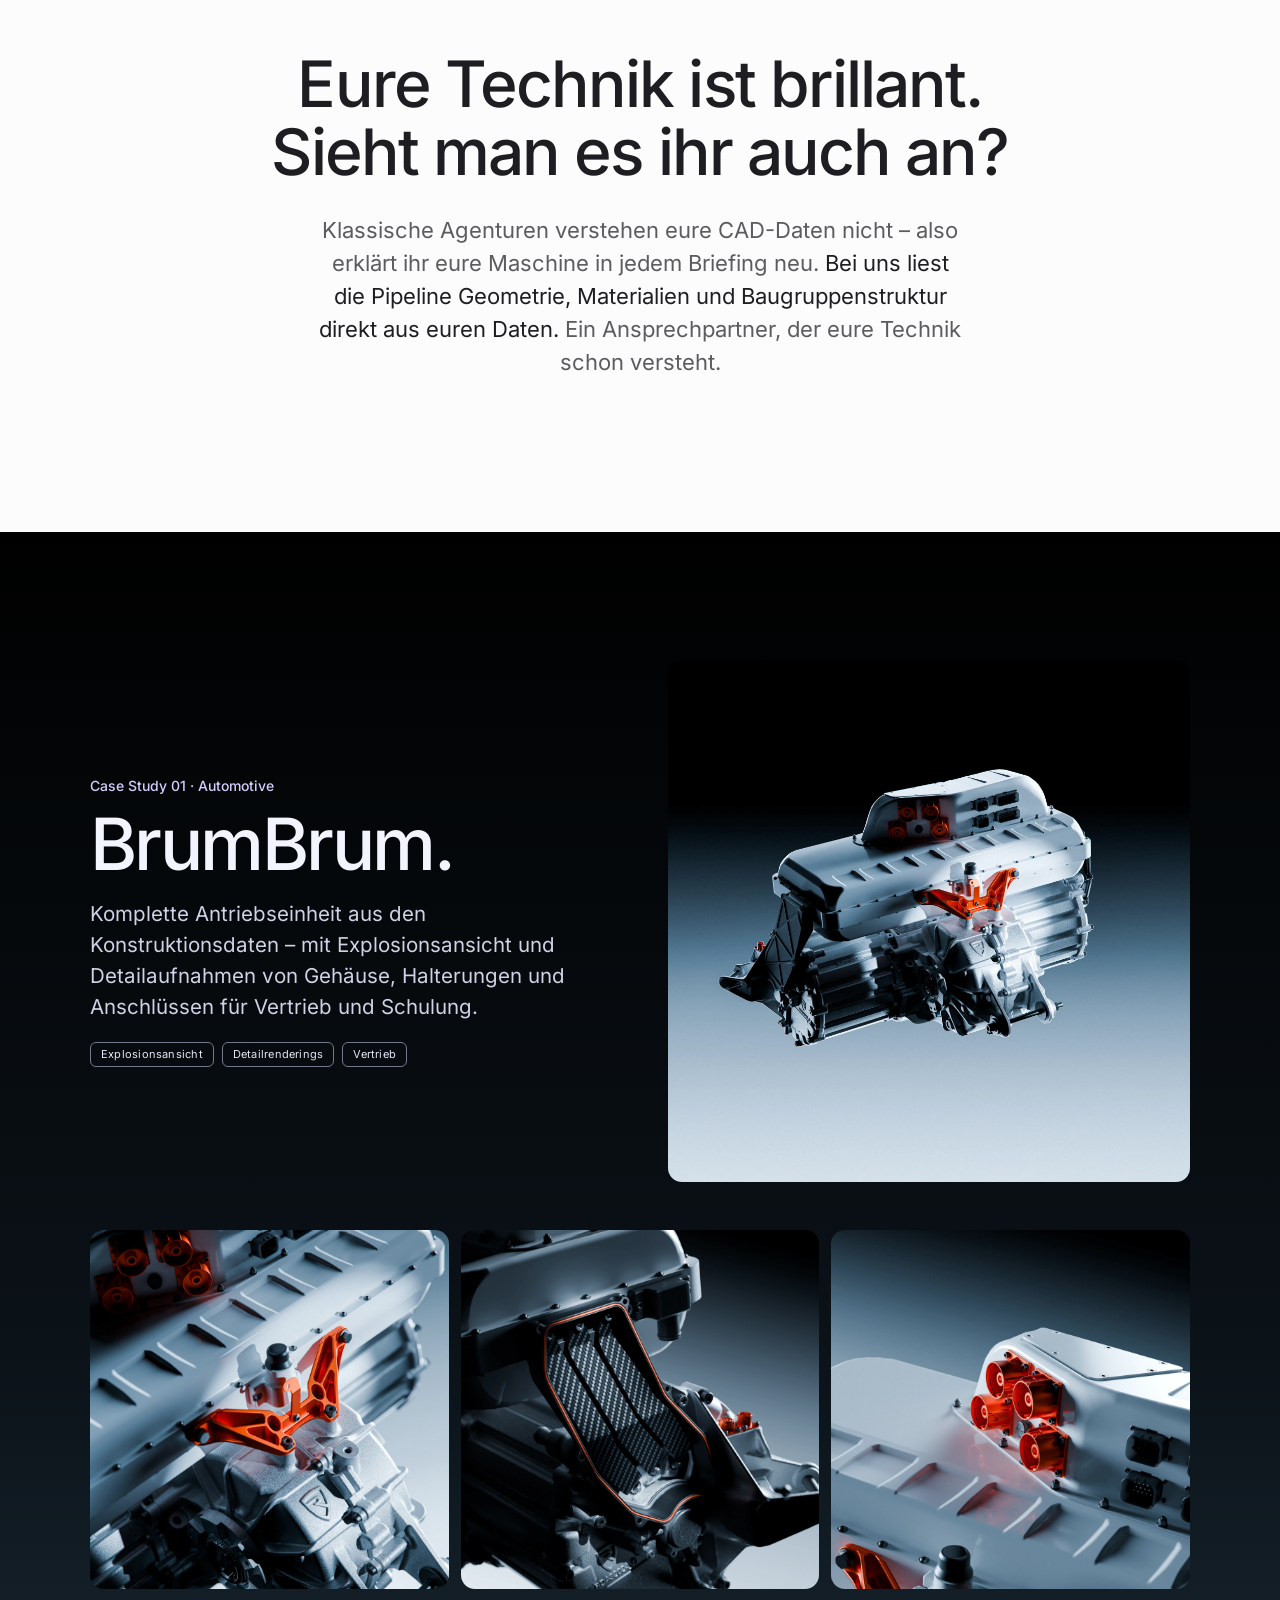
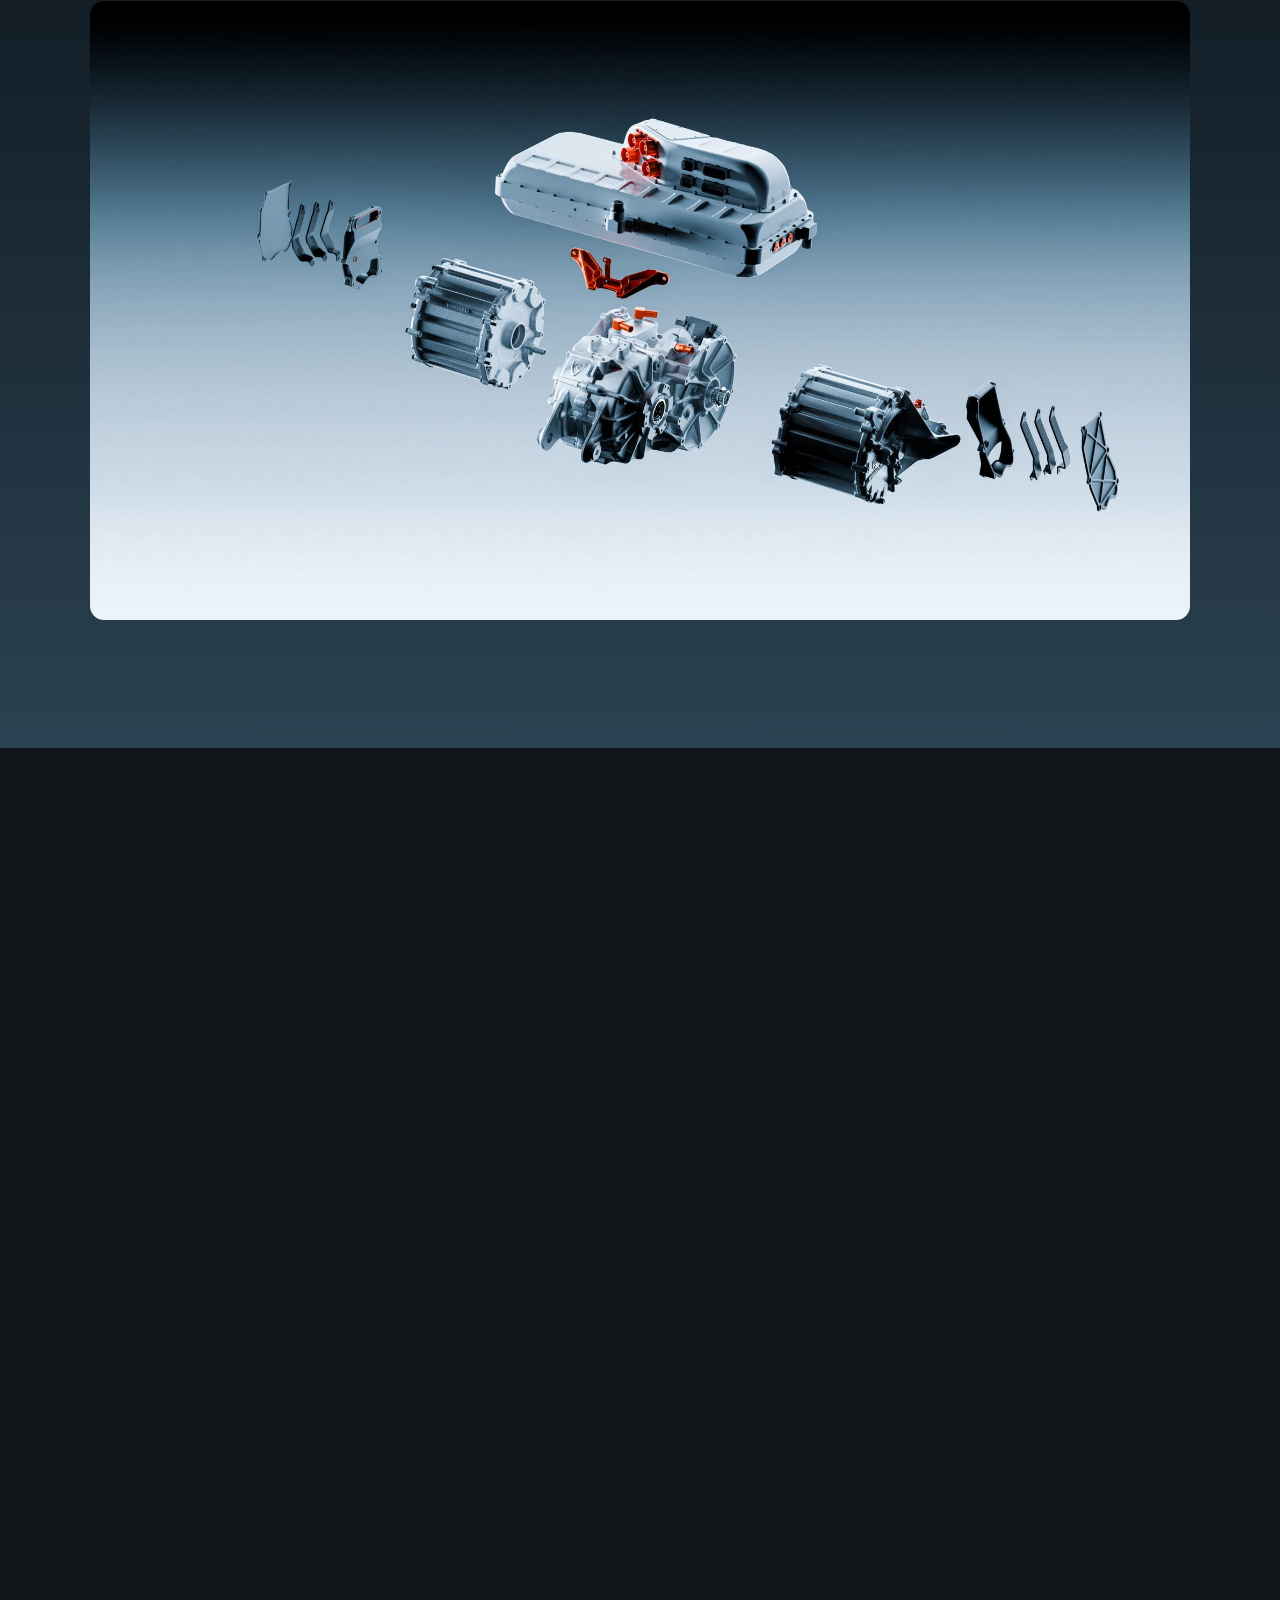
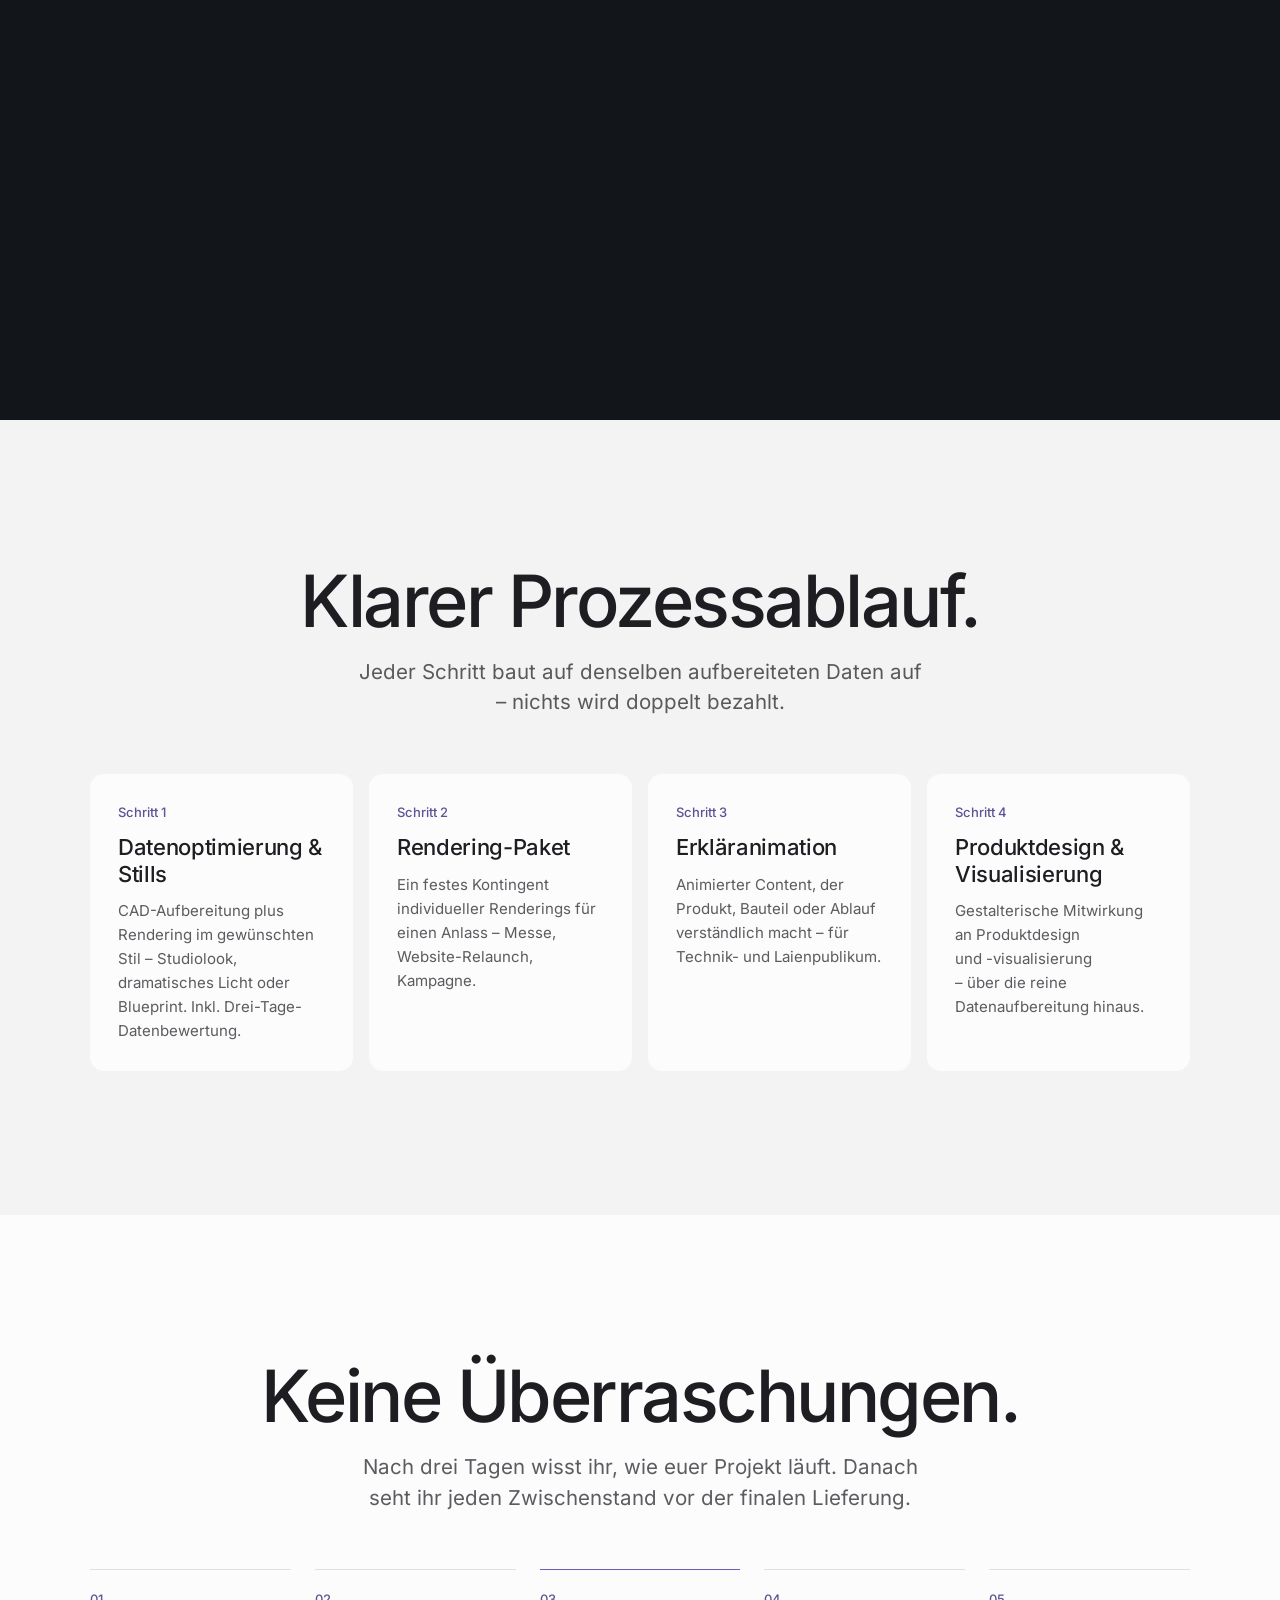
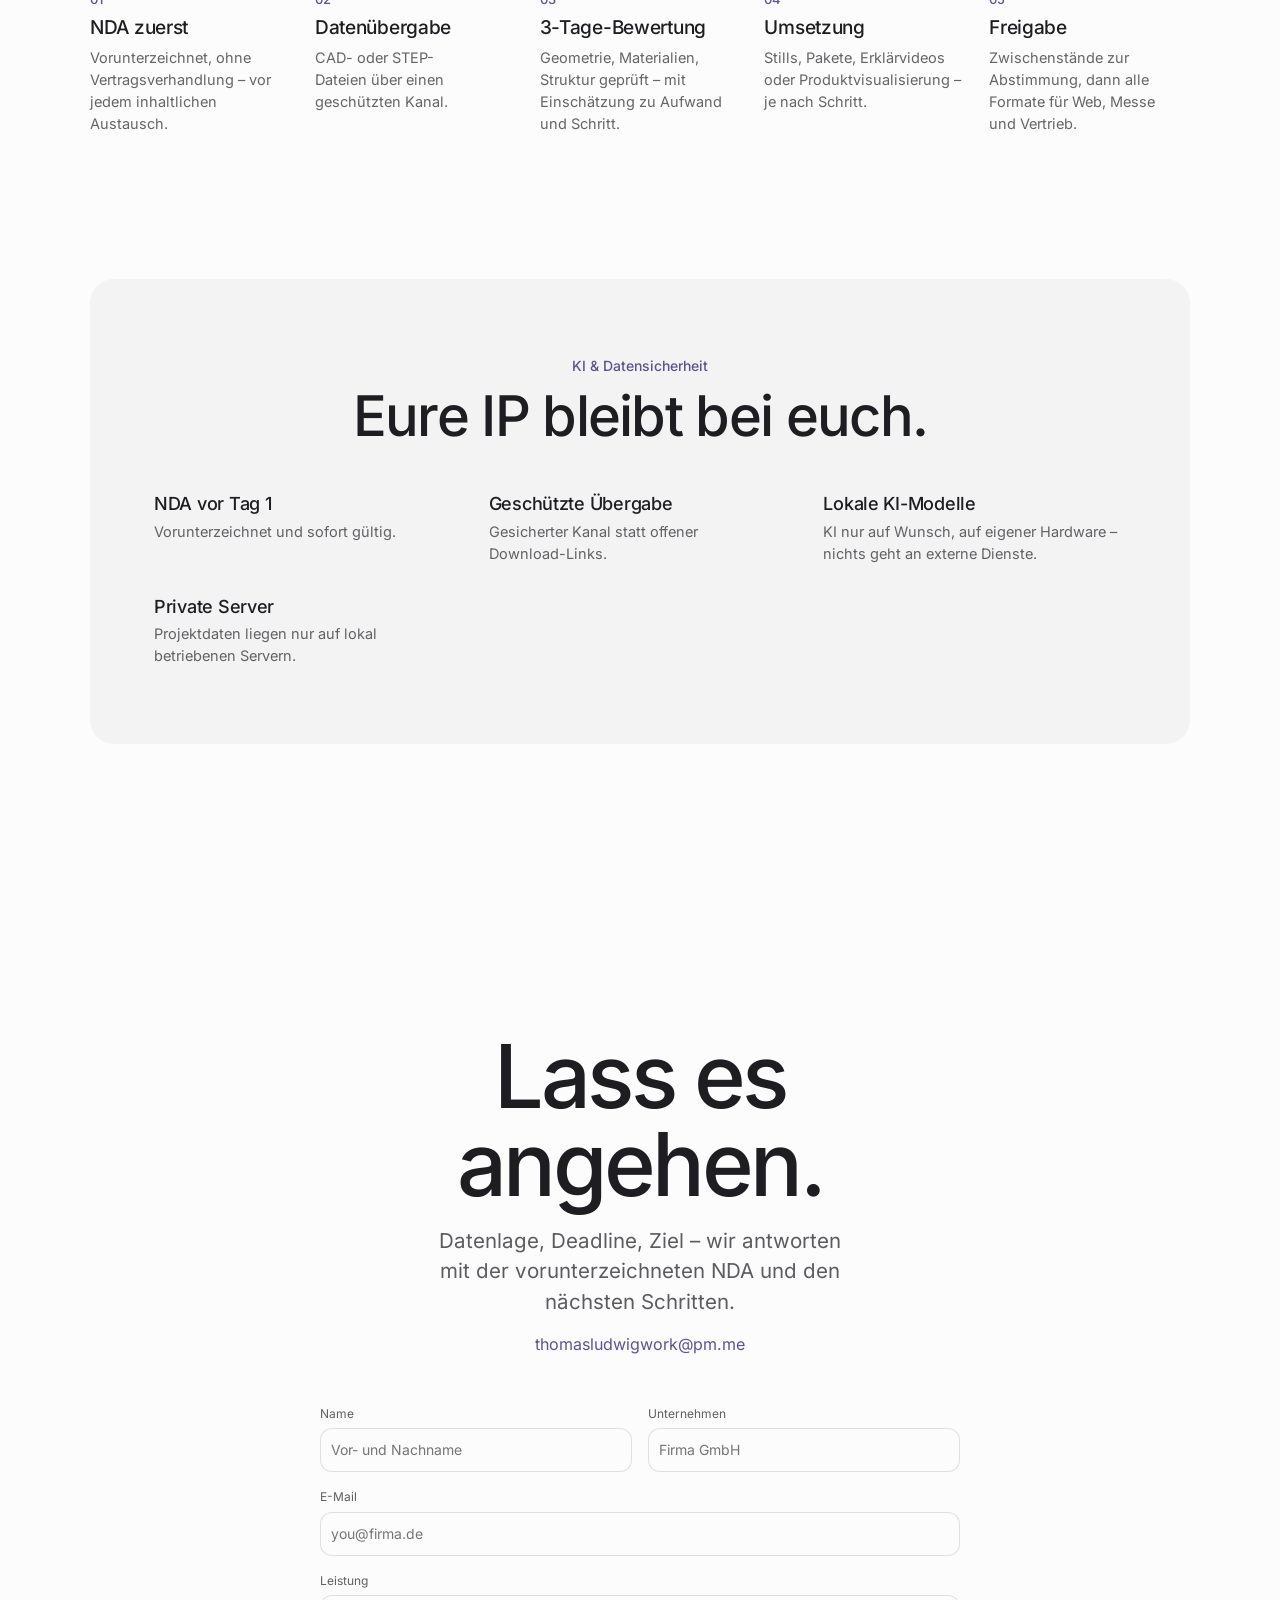
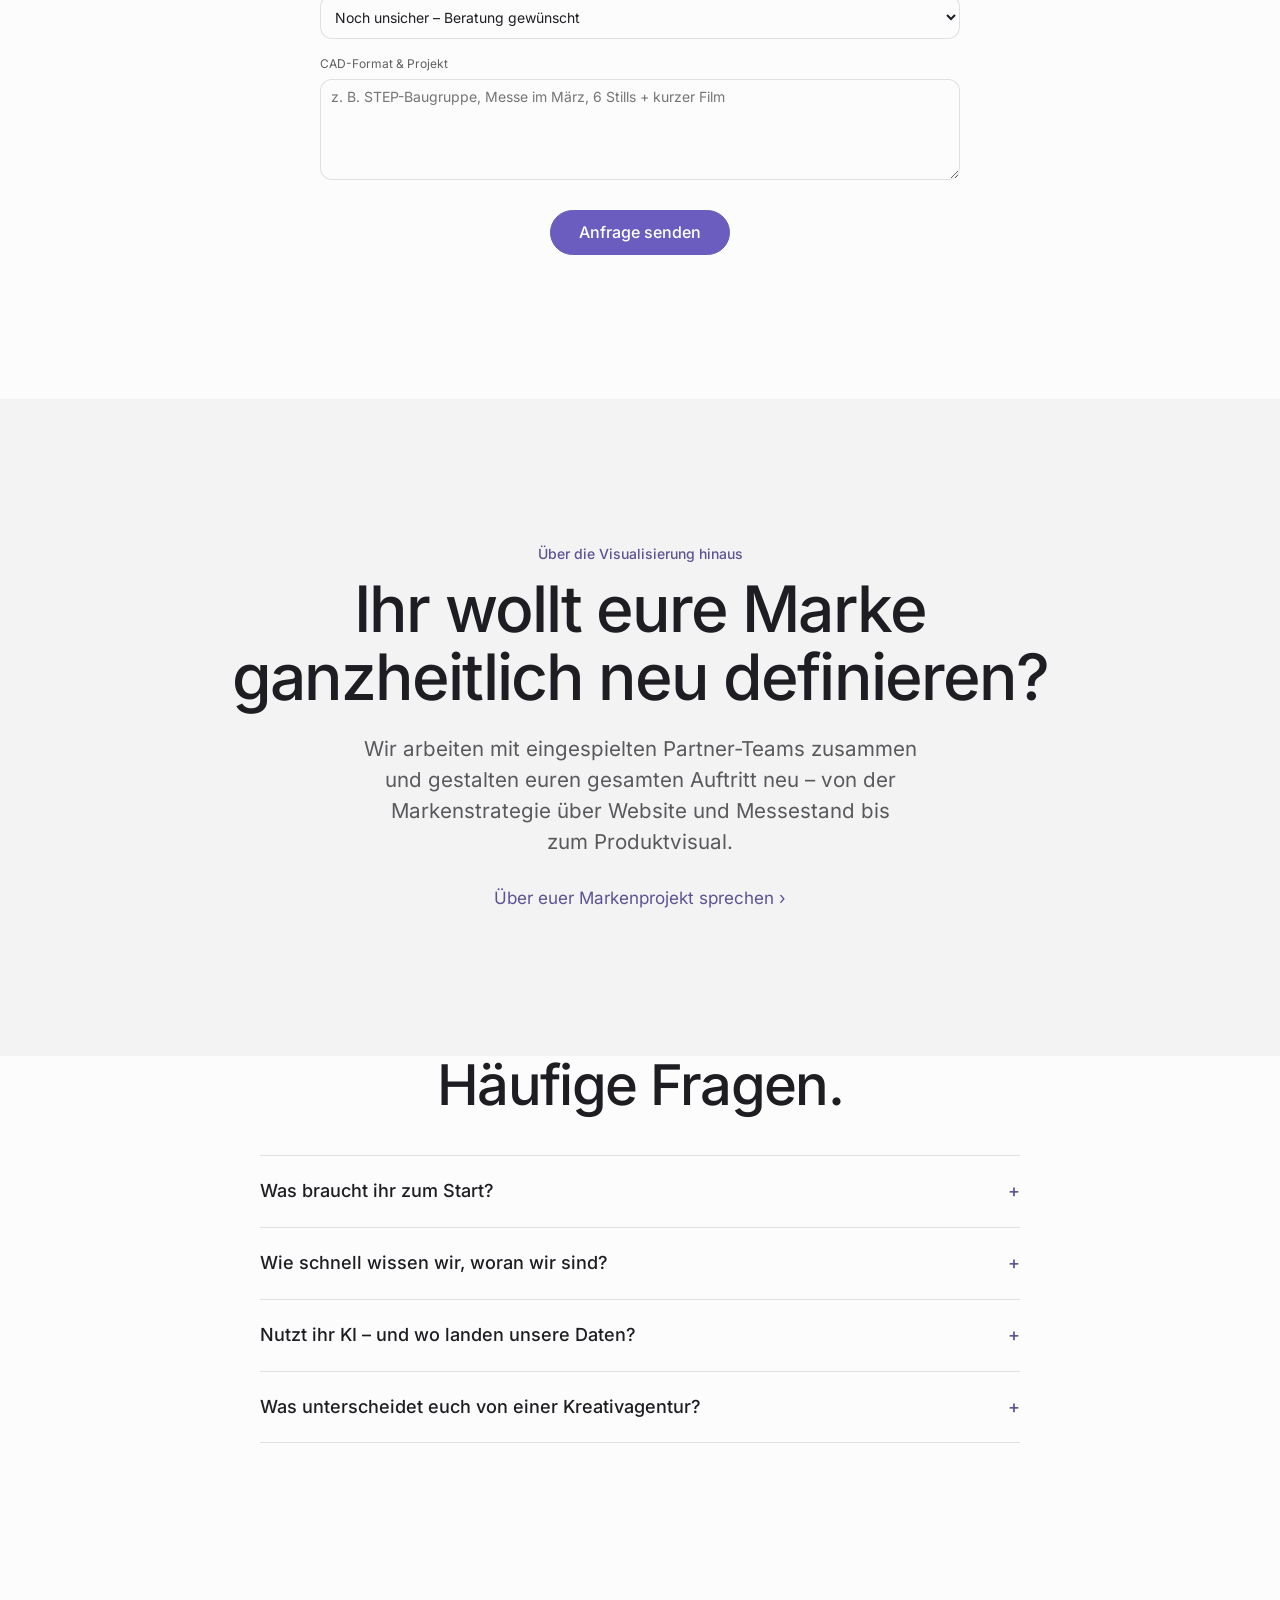
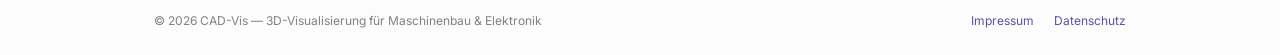
==== commit e16b4340: "Contact section on white, brand section on grey Co-Authored-By: Claude Opus 5.5 <noreply@anthropic.c" ====
--- a/index.html
+++ b/index.html
@@ -164,7 +164,7 @@
   </div>
 </section>
 
-<section class="section bg-surface contact" id="kontakt">
+<section class="section contact" id="kontakt">
   <div class="container">
     <div class="center" data-reveal>
       <h2>Lass es angehen.</h2>
@@ -193,7 +193,7 @@
   </div>
 </section>
 
-<section class="section brand" aria-labelledby="brand-title" data-reveal="children">
+<section class="section bg-surface brand" aria-labelledby="brand-title" data-reveal="children">
   <p class="eyebrow">Über die Visualisierung hinaus</p>
   <h2 class="display-md" id="brand-title">Ihr wollt eure Marke ganzheitlich neu definieren?</h2>
   <p class="lead">Wir arbeiten mit eingespielten Partner-Teams zusammen und gestalten euren gesamten Auftritt neu – von der Markenstrategie über Website und Messestand bis zum Produktvisual.</p>
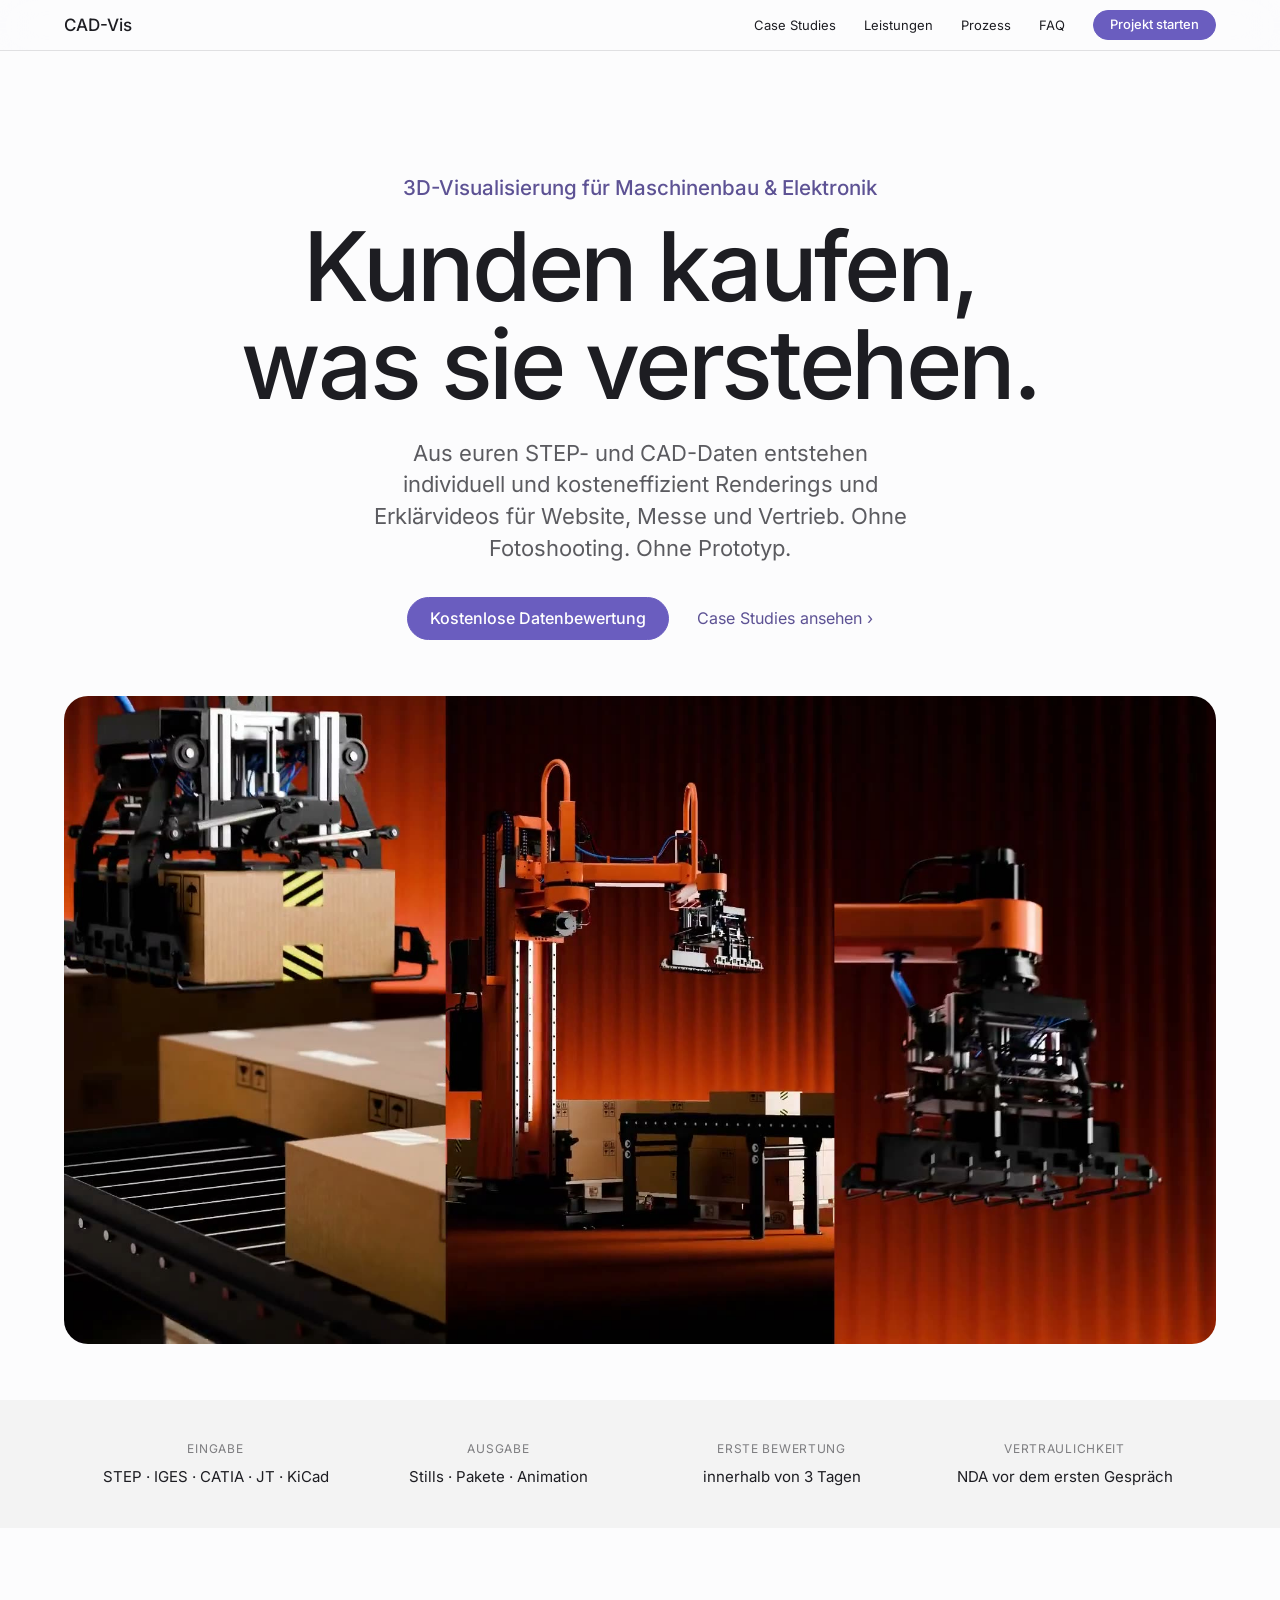
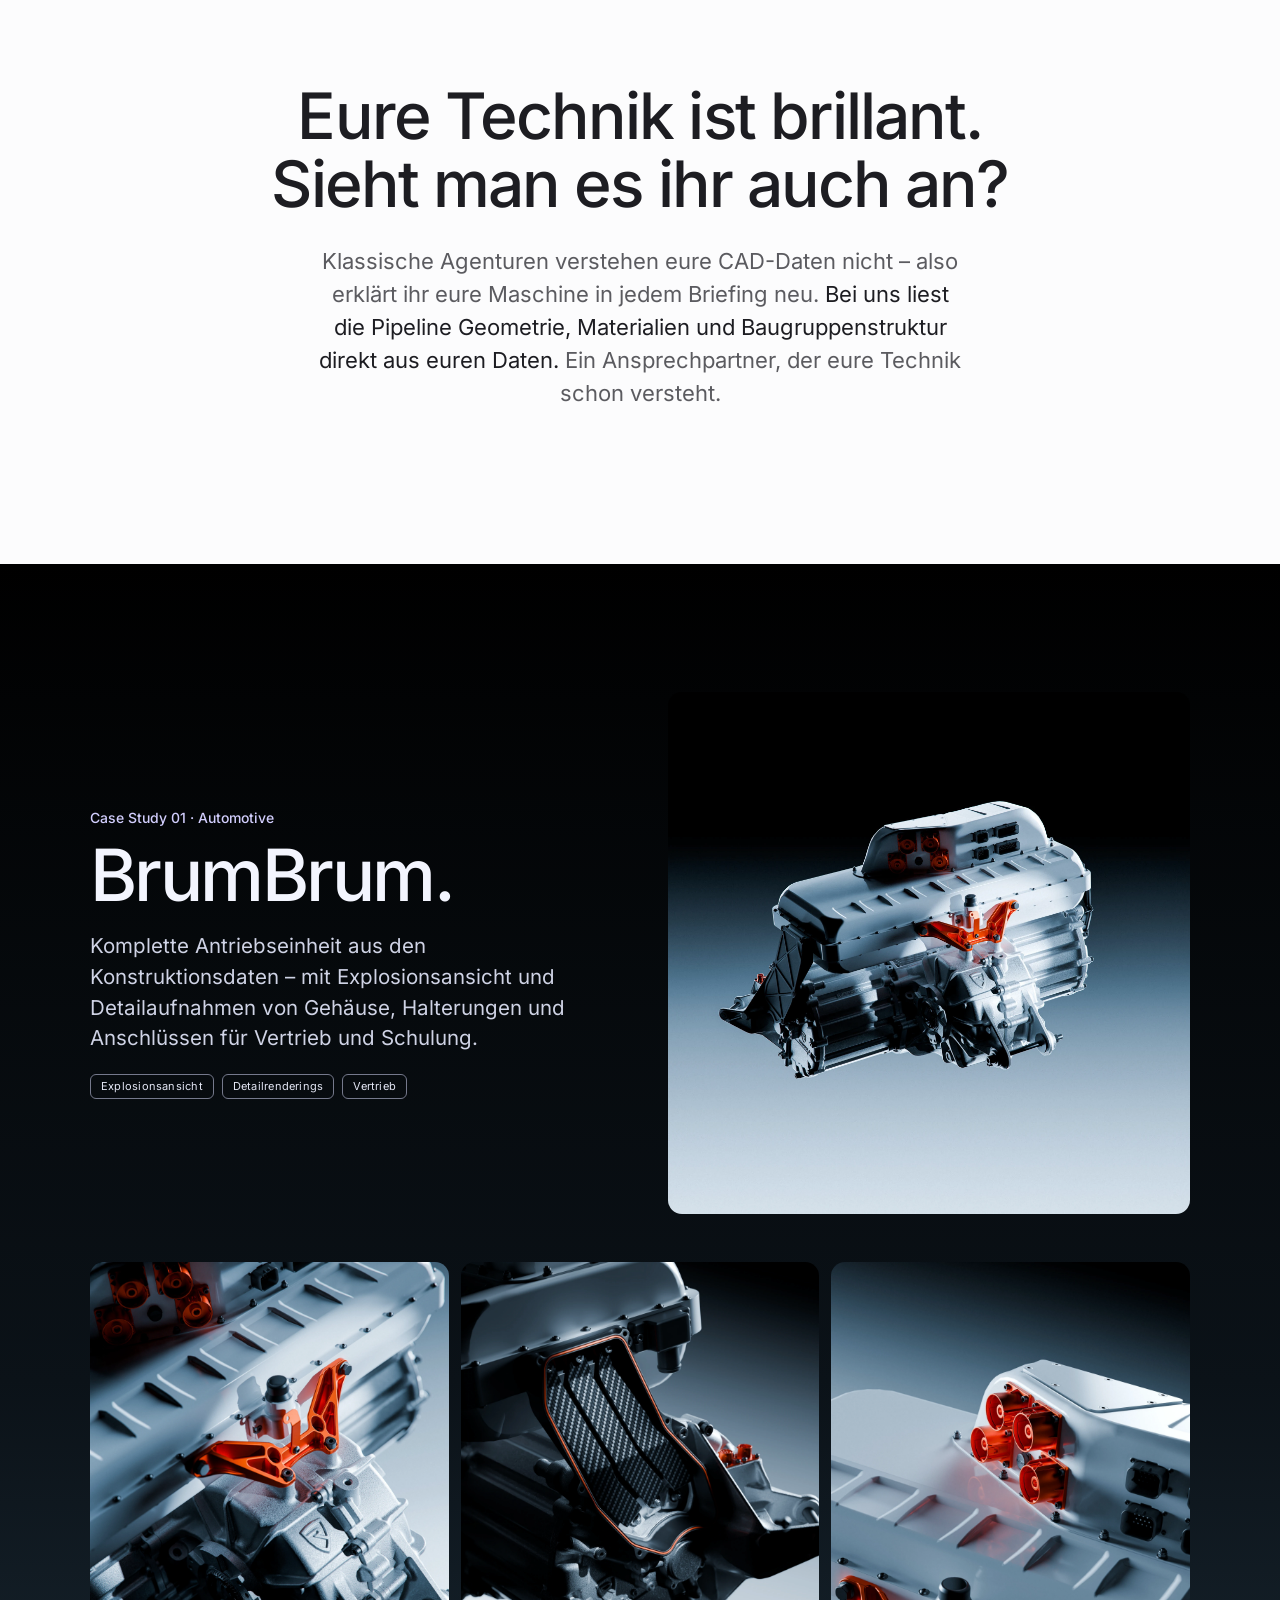
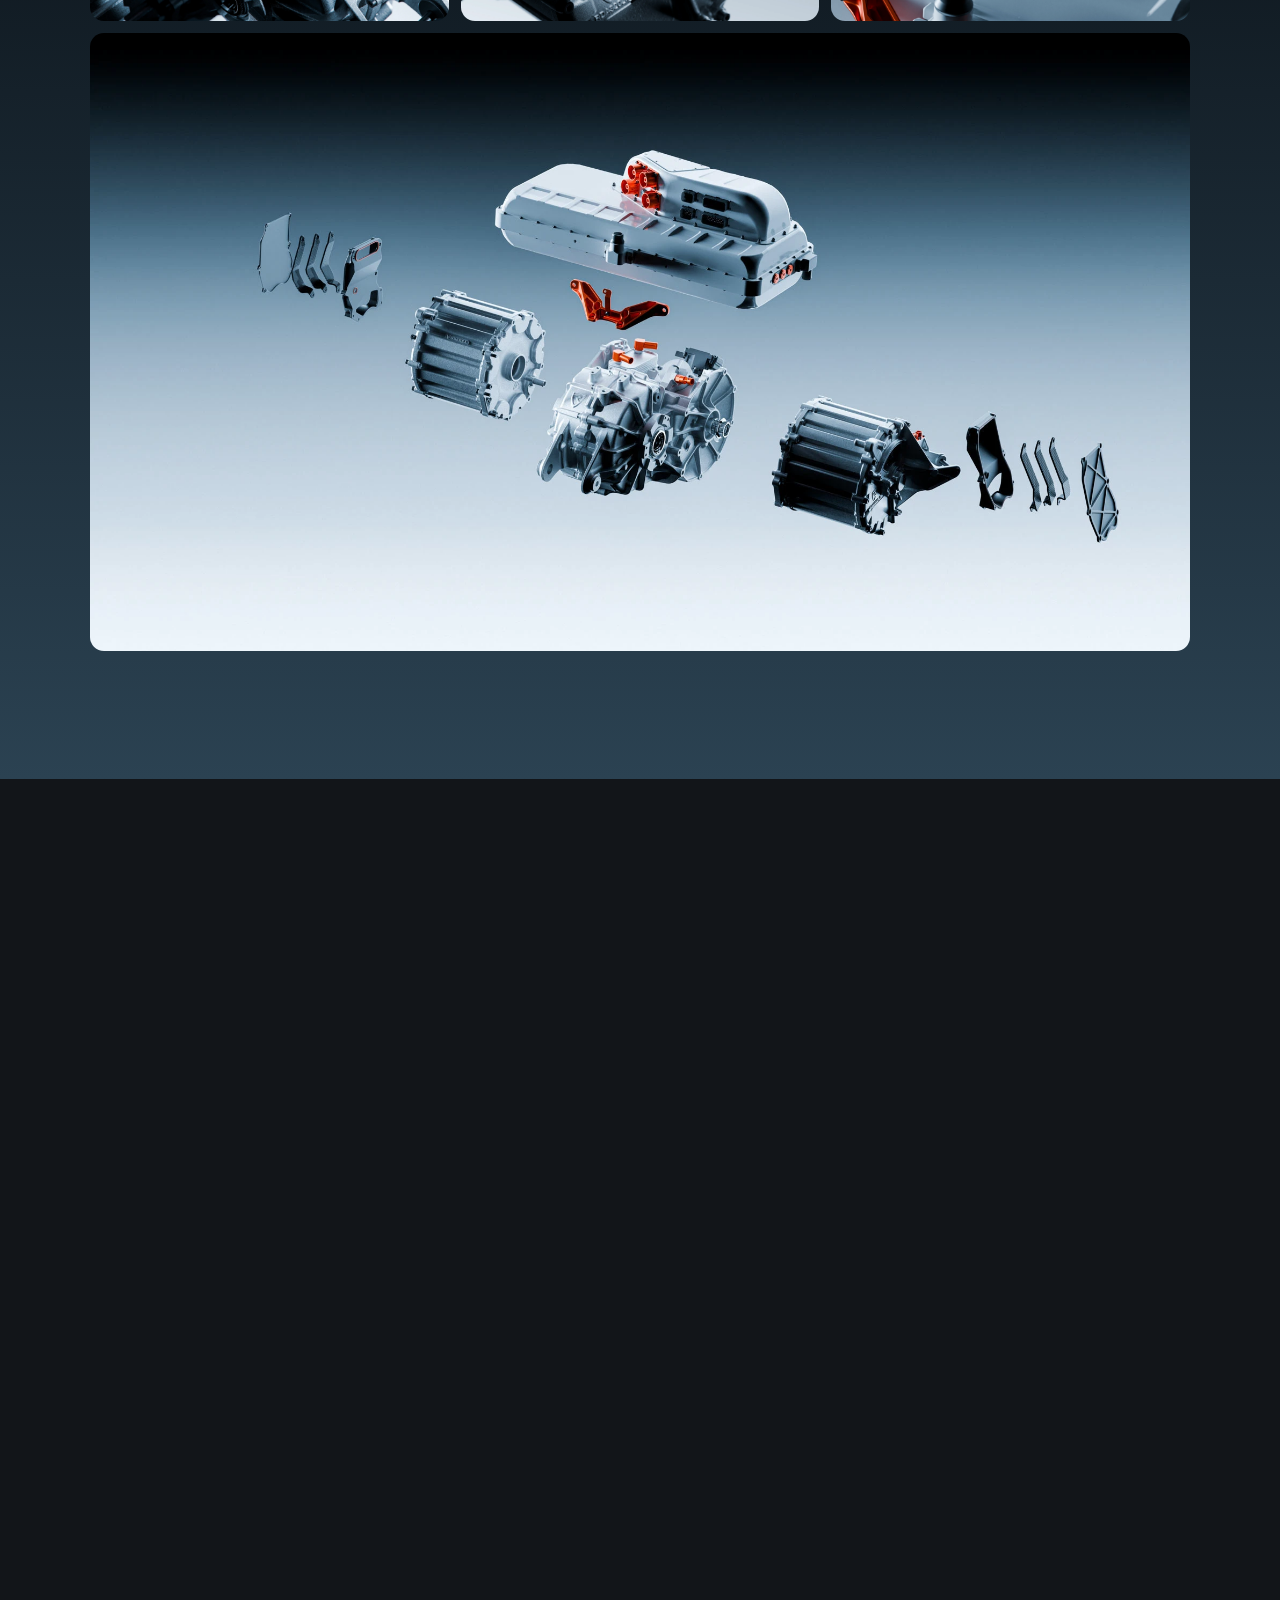
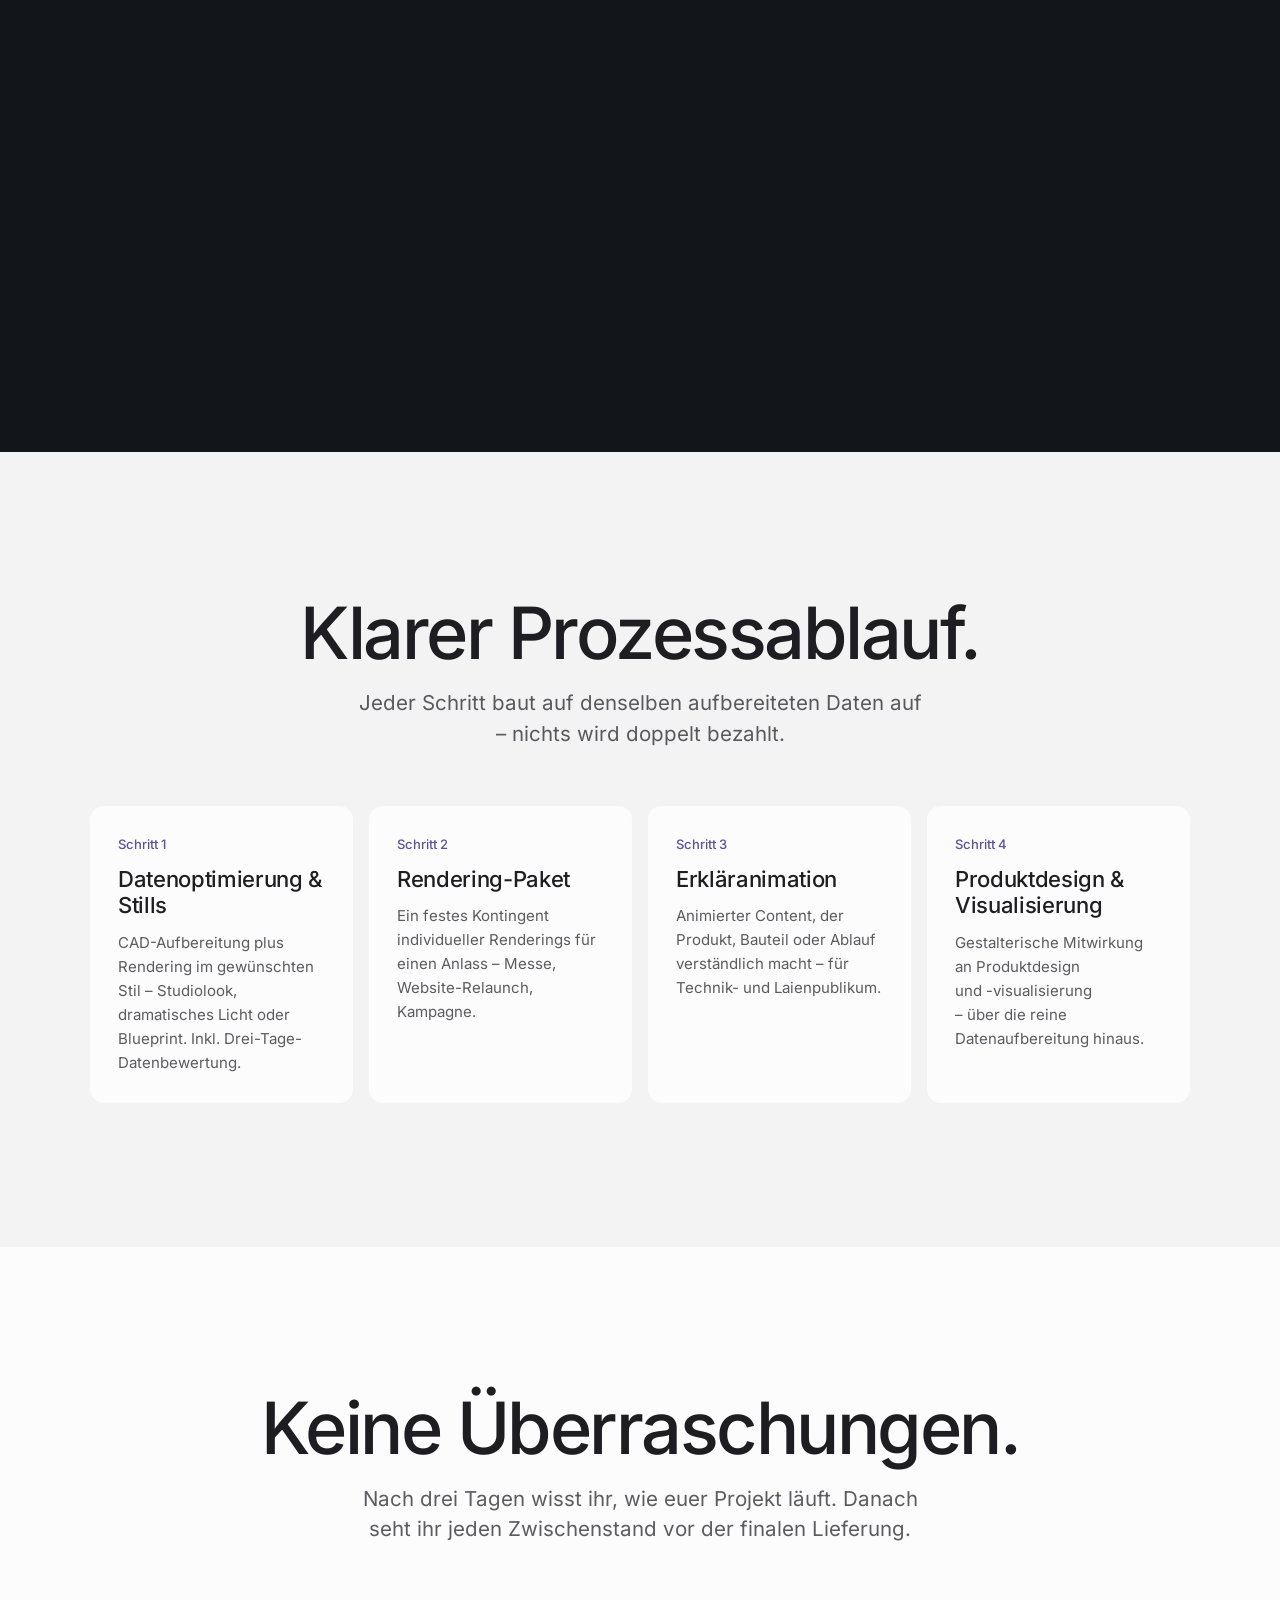
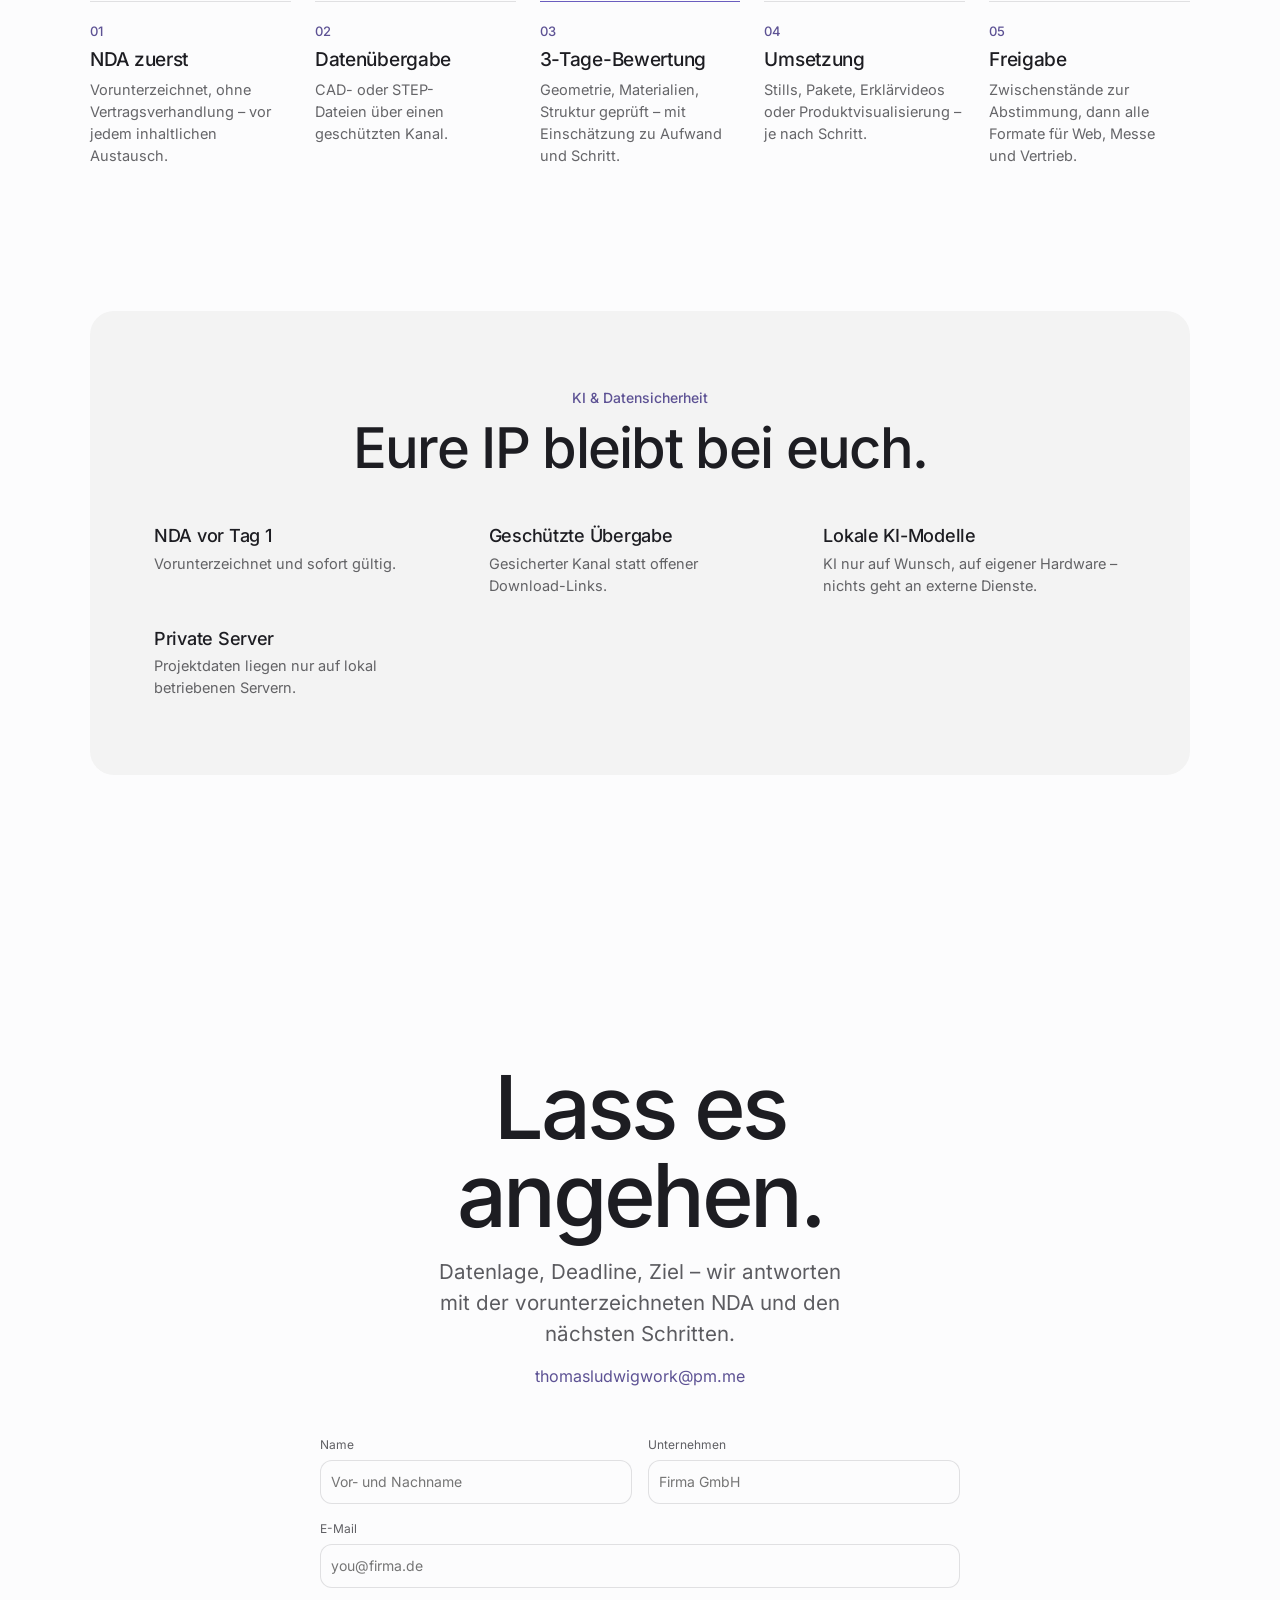
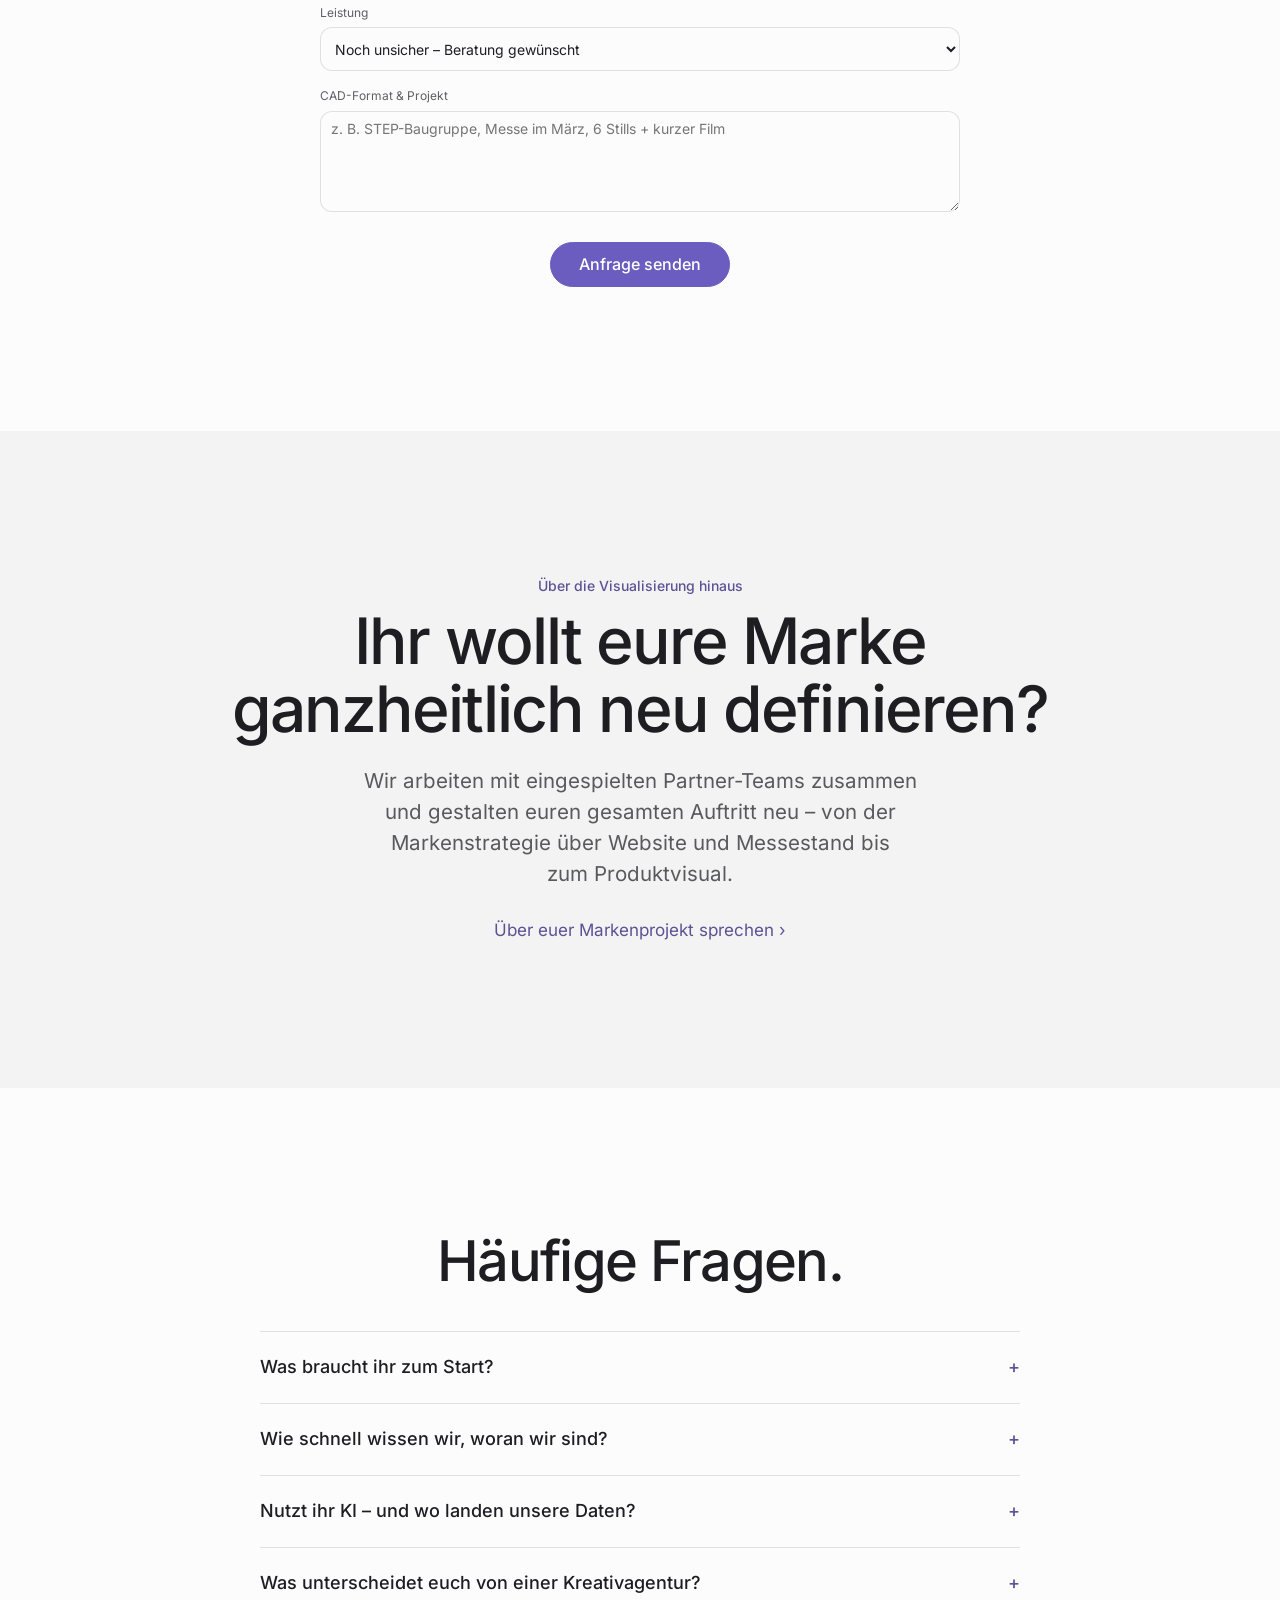
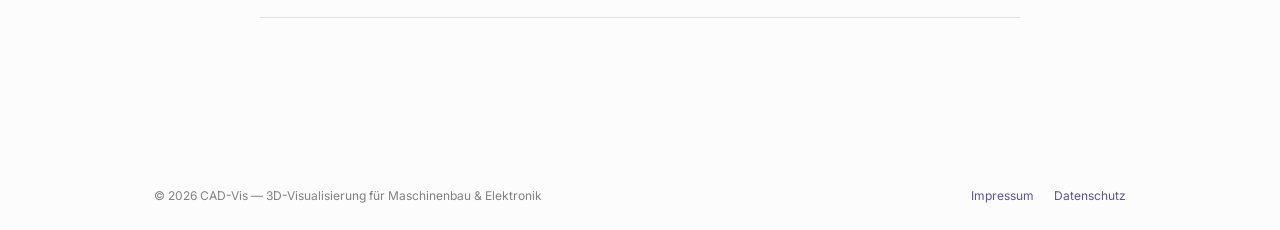
==== commit f0dab9a3: "Hero subline: individuell und kosteneffizient Co-Authored-By: Claude Opus 5.5 <noreply@anthropic.com" ====
--- a/index.html
+++ b/index.html
@@ -4,7 +4,7 @@
 <meta charset="utf-8">
 <meta name="viewport" content="width=device-width, initial-scale=1">
 <title>CAD-Vis — 3D-Visualisierung für Maschinenbau &amp; Elektronik</title>
-<meta name="description" content="Aus euren STEP- und CAD-Daten entstehen Renderings und Erklärvideos für Website, Messe und Vertrieb. Ohne Fotoshooting. Ohne Prototyp.">
+<meta name="description" content="Aus euren STEP- und CAD-Daten entstehen individuell und kosteneffizient Renderings und Erklärvideos für Website, Messe und Vertrieb. Ohne Fotoshooting. Ohne Prototyp.">
 <meta name="theme-color" content="#fcfcfd">
 <link rel="stylesheet" href="styles.css">
 <script>if ('IntersectionObserver' in window && matchMedia('(prefers-reduced-motion: no-preference)').matches) document.documentElement.classList.add('motion');</script>
@@ -28,7 +28,7 @@
 <section class="hero" data-reveal="children">
   <p class="hero-kicker">3D-Visualisierung für Maschinenbau &amp; Elektronik</p>
   <h1>Kunden kaufen, was sie verstehen.</h1>
-  <p class="hero-sub">Aus euren STEP- und CAD-Daten entstehen Renderings und Erklärvideos für Website, Messe und Vertrieb. Ohne Fotoshooting. Ohne Prototyp.</p>
+  <p class="hero-sub">Aus euren STEP- und CAD-Daten entstehen individuell und kosteneffizient Renderings und Erklärvideos für Website, Messe und Vertrieb. Ohne Fotoshooting. Ohne Prototyp.</p>
   <div class="hero-actions">
     <a href="#kontakt" class="btn">Kostenlose Datenbewertung</a>
     <a href="#cases">Case Studies ansehen ›</a>
--- a/styles.css
+++ b/styles.css
@@ -274,7 +274,7 @@
 .security-grid h3 { font-size: 18px; margin: 0 0 6px; }
 
 /* FAQ */
-.faq { padding: 0 var(--gutter) clamp(96px, 12vw, 144px); }
+.faq { padding: clamp(96px, 12vw, 144px) var(--gutter); }
 .faq .container { max-width: 760px; }
 .faq h2 { margin: 0 0 40px; text-align: center; }
 .faq details { padding: 22px 0; box-shadow: inset 0 1px 0 var(--color-divider); }
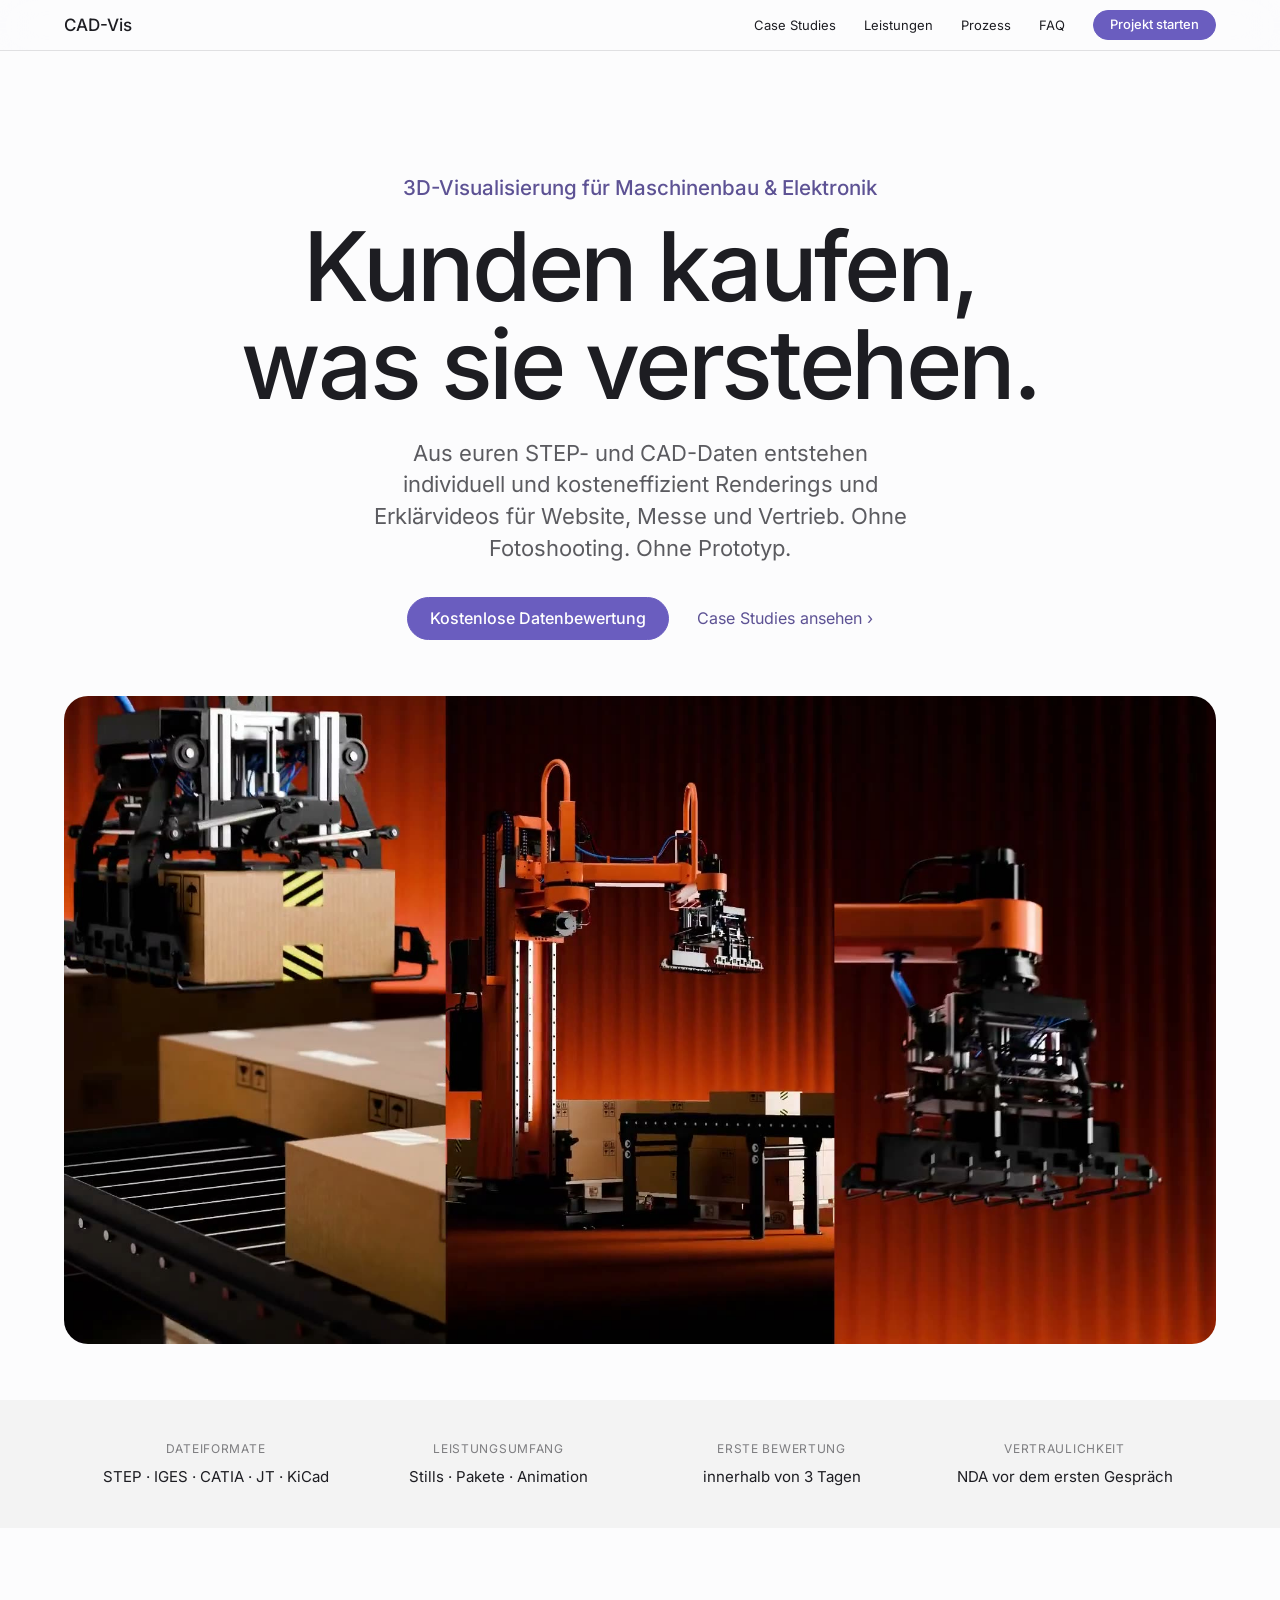
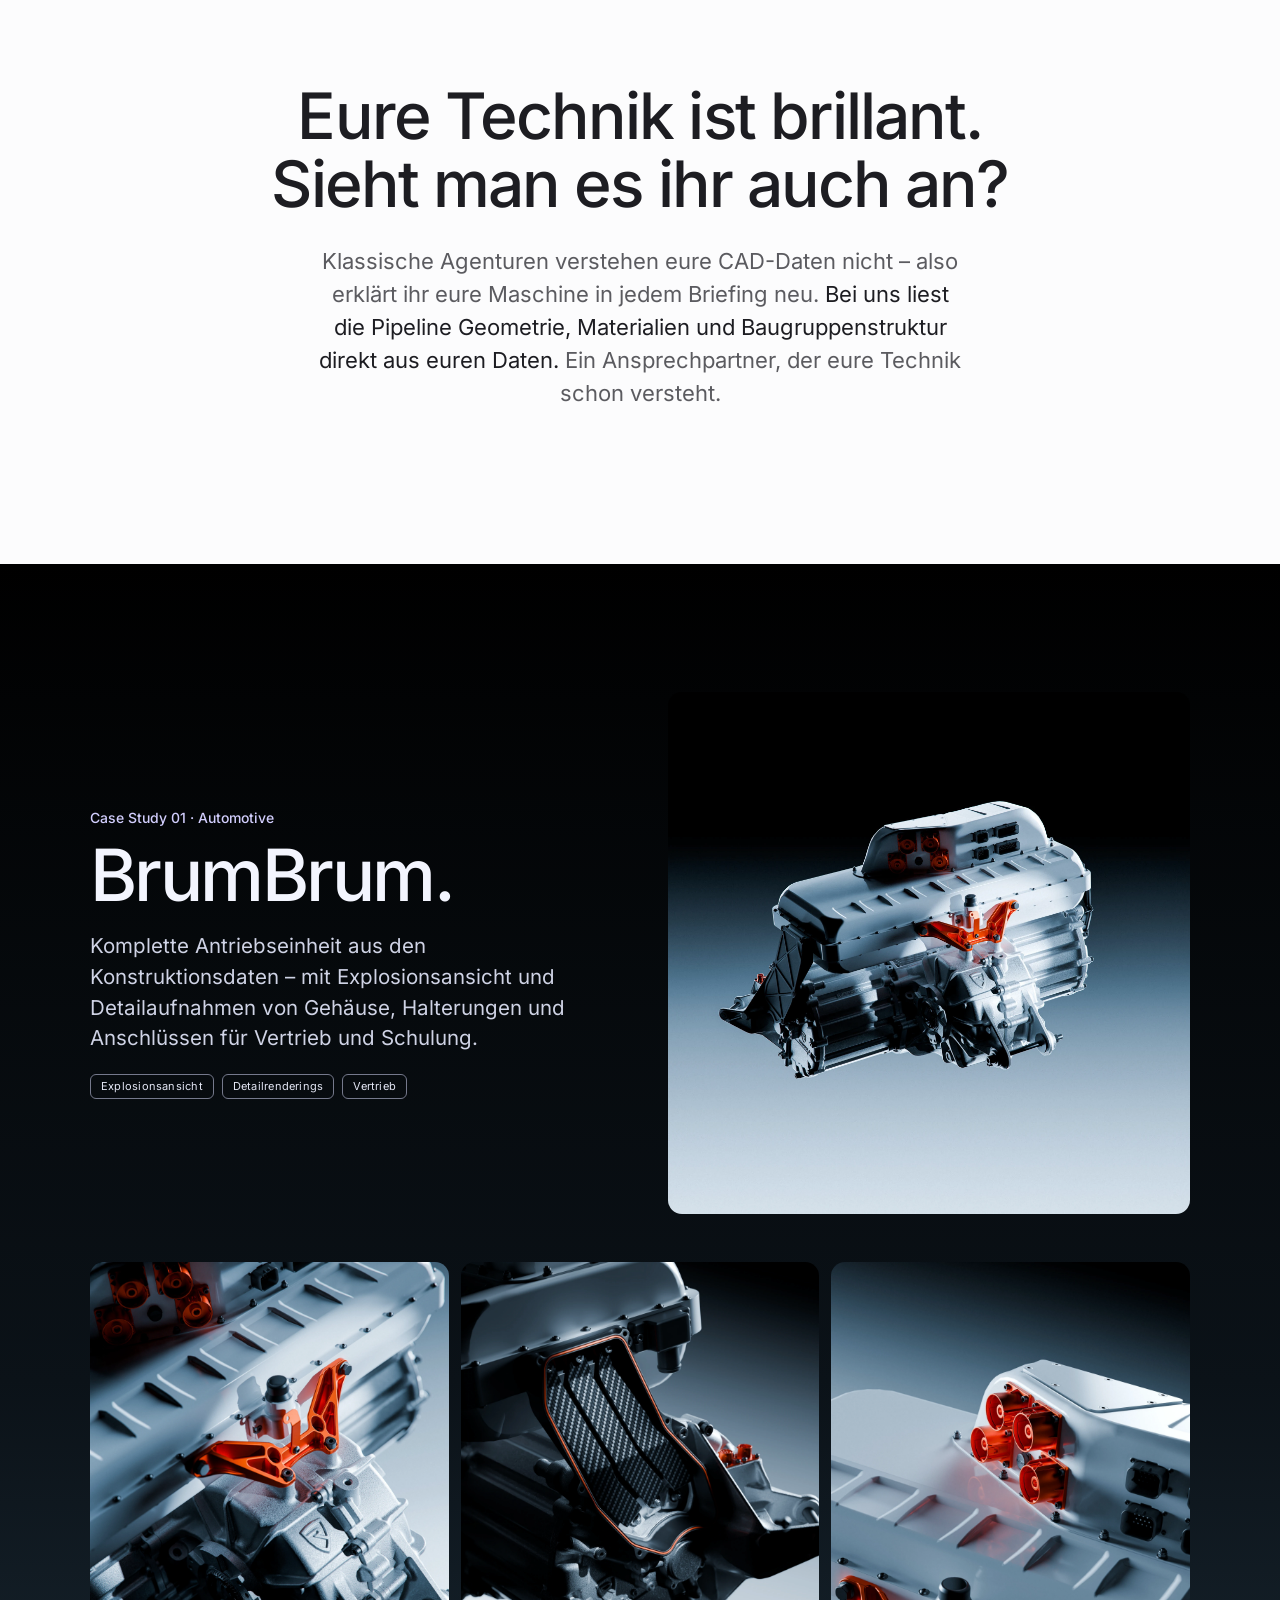
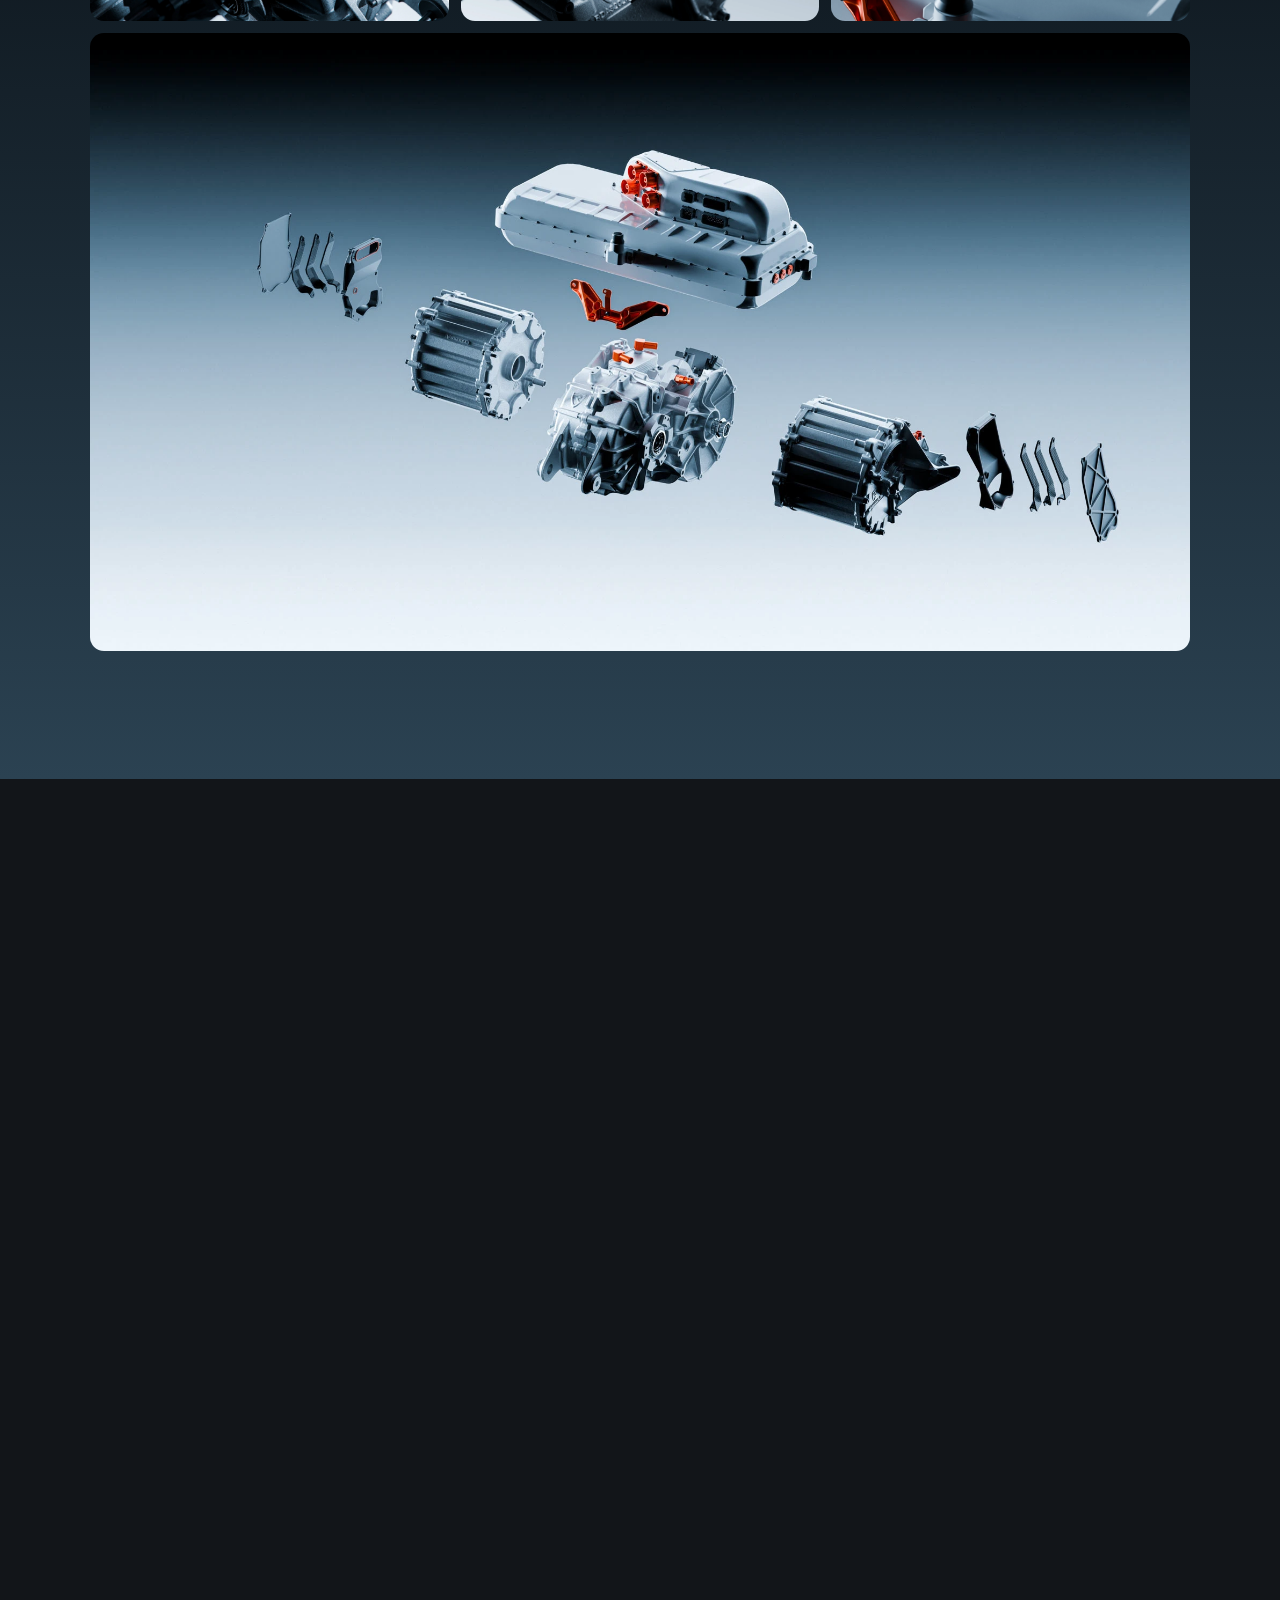
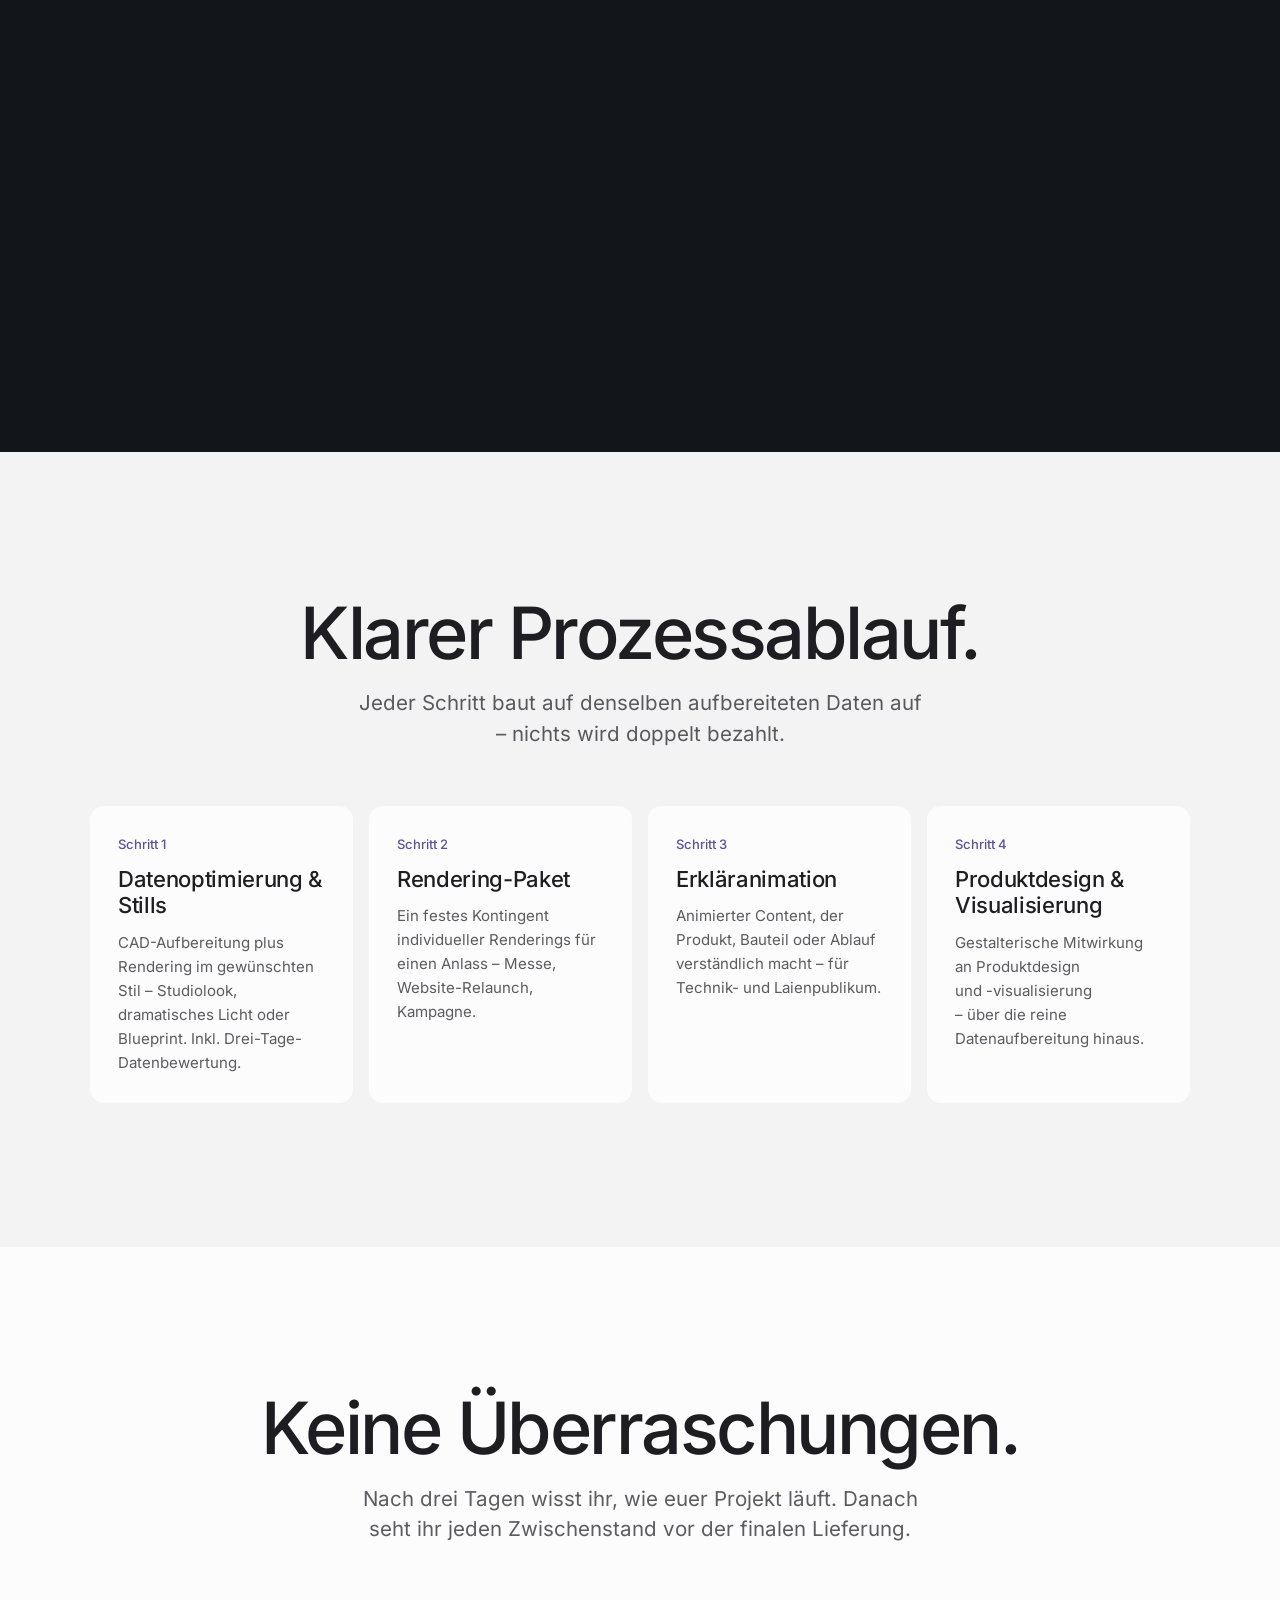
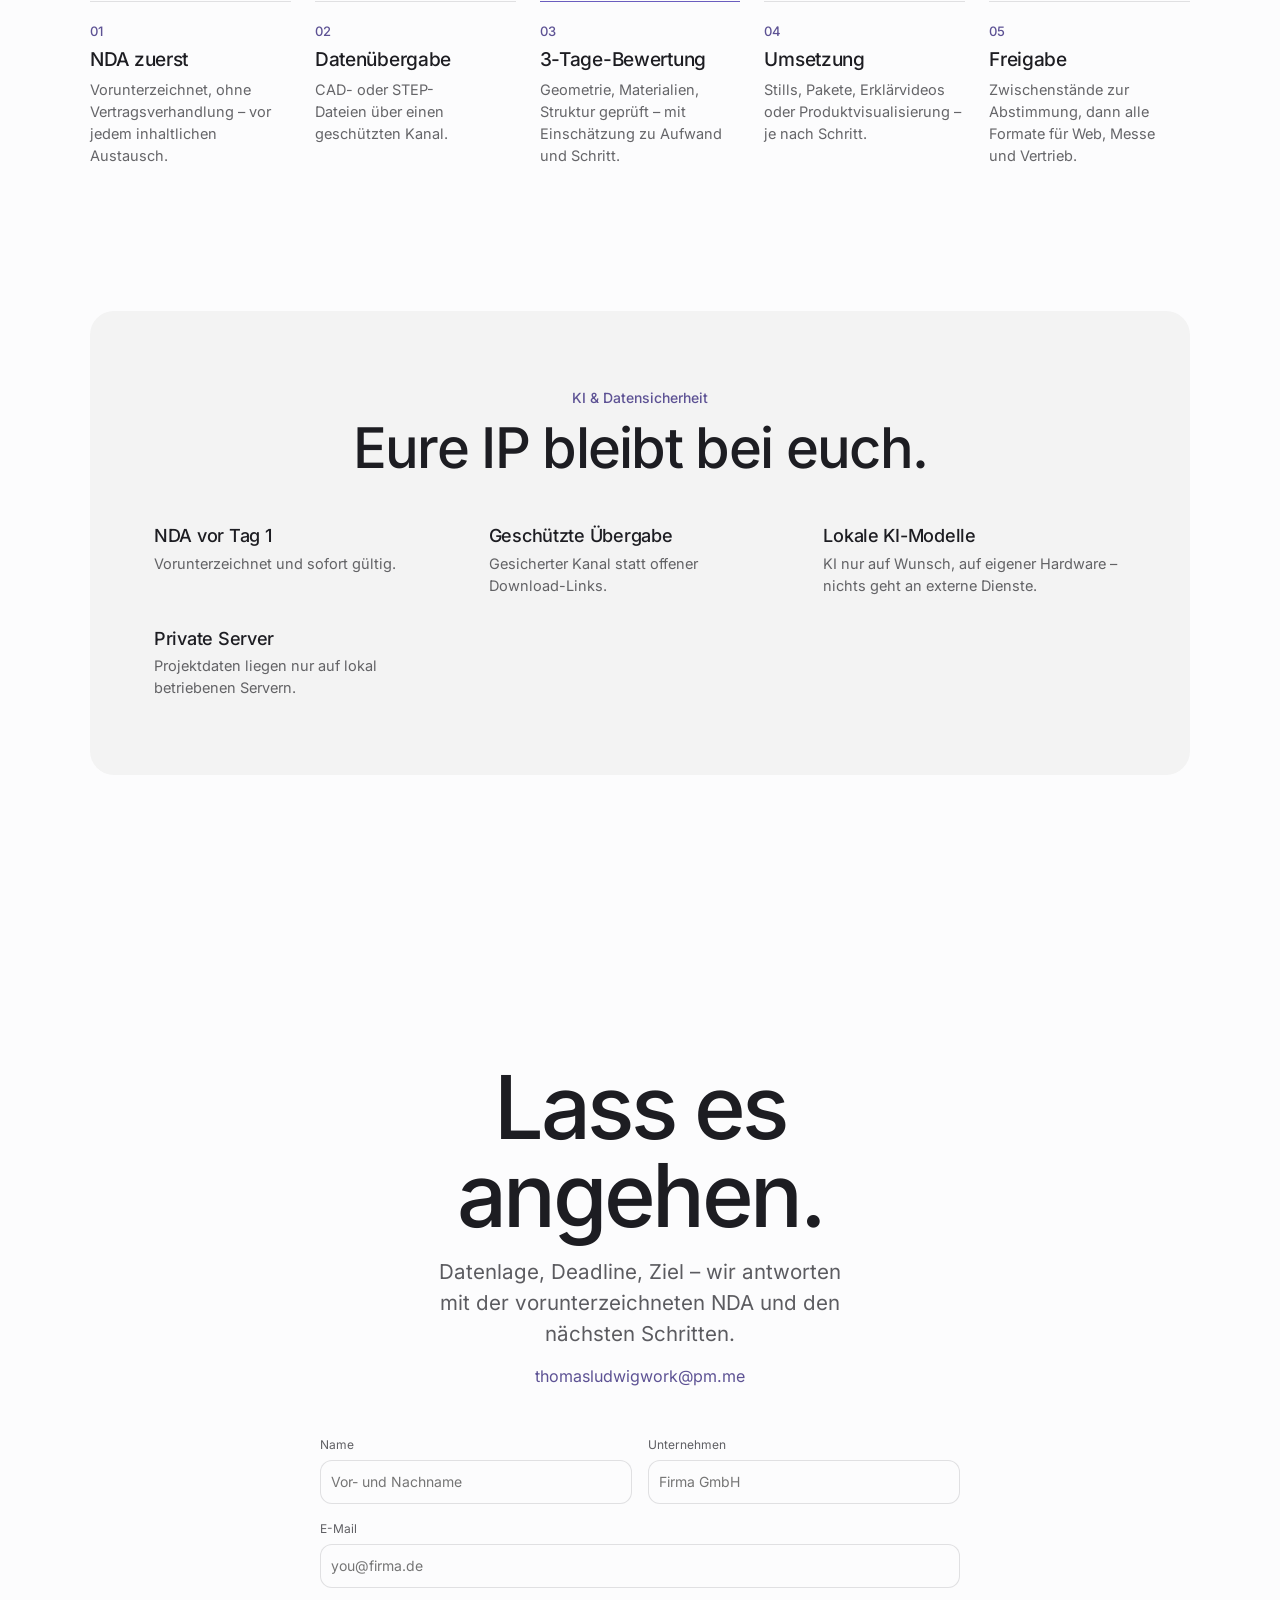
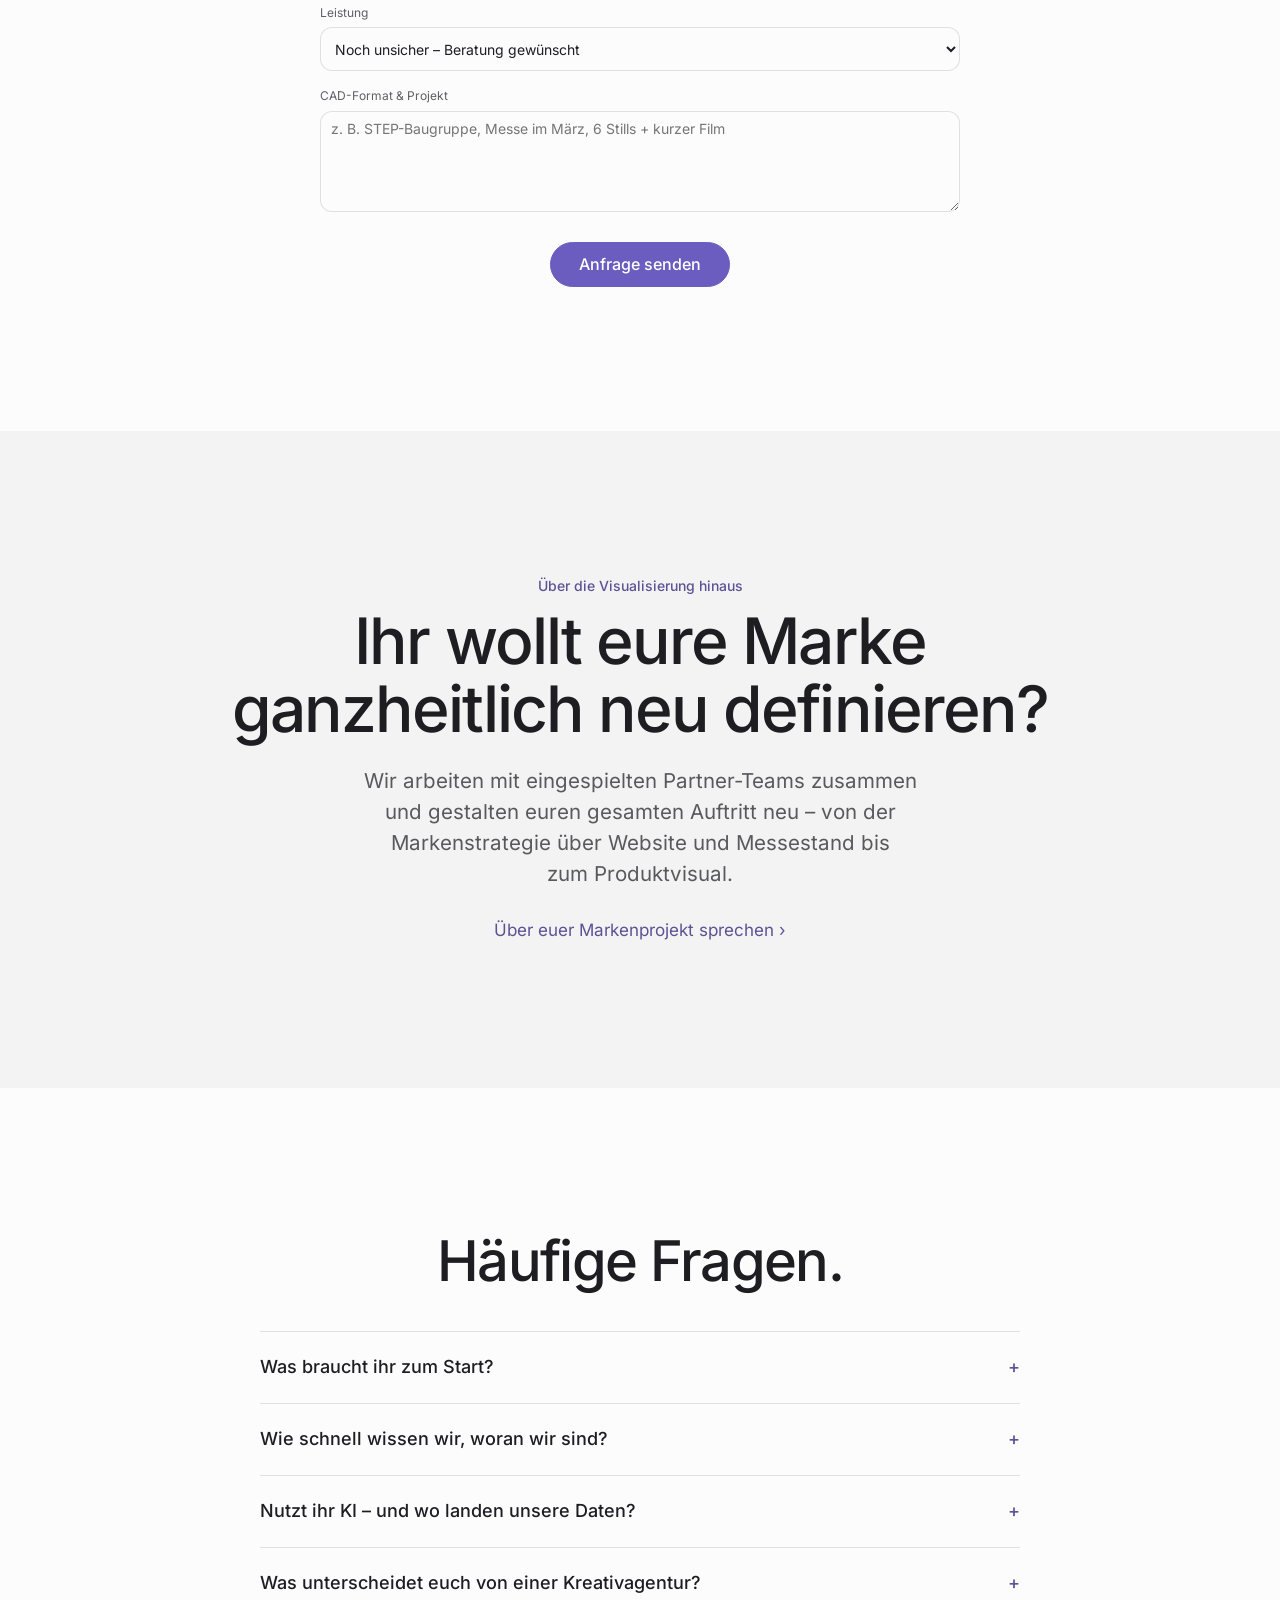
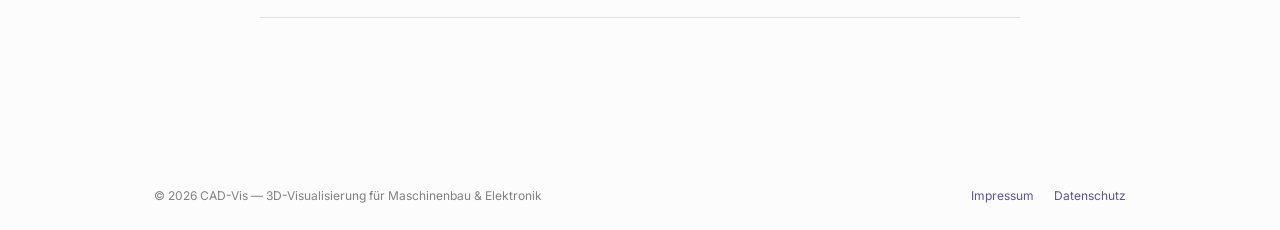
==== commit 60c425de: "Facts labels: Dateiformate, Leistungsumfang Co-Authored-By: Claude Opus 5.5 <noreply@anthropic.com>" ====
--- a/index.html
+++ b/index.html
@@ -41,8 +41,8 @@
 
 <section class="facts" aria-label="Eckdaten">
   <dl data-reveal="children">
-    <div><dt>Eingabe</dt><dd>STEP · IGES · CATIA · JT · KiCad</dd></div>
-    <div><dt>Ausgabe</dt><dd>Stills · Pakete · Animation</dd></div>
+    <div><dt>Dateiformate</dt><dd>STEP · IGES · CATIA · JT · KiCad</dd></div>
+    <div><dt>Leistungsumfang</dt><dd>Stills · Pakete · Animation</dd></div>
     <div><dt>Erste Bewertung</dt><dd>innerhalb von 3 Tagen</dd></div>
     <div><dt>Vertraulichkeit</dt><dd>NDA vor dem ersten Gespräch</dd></div>
   </dl>
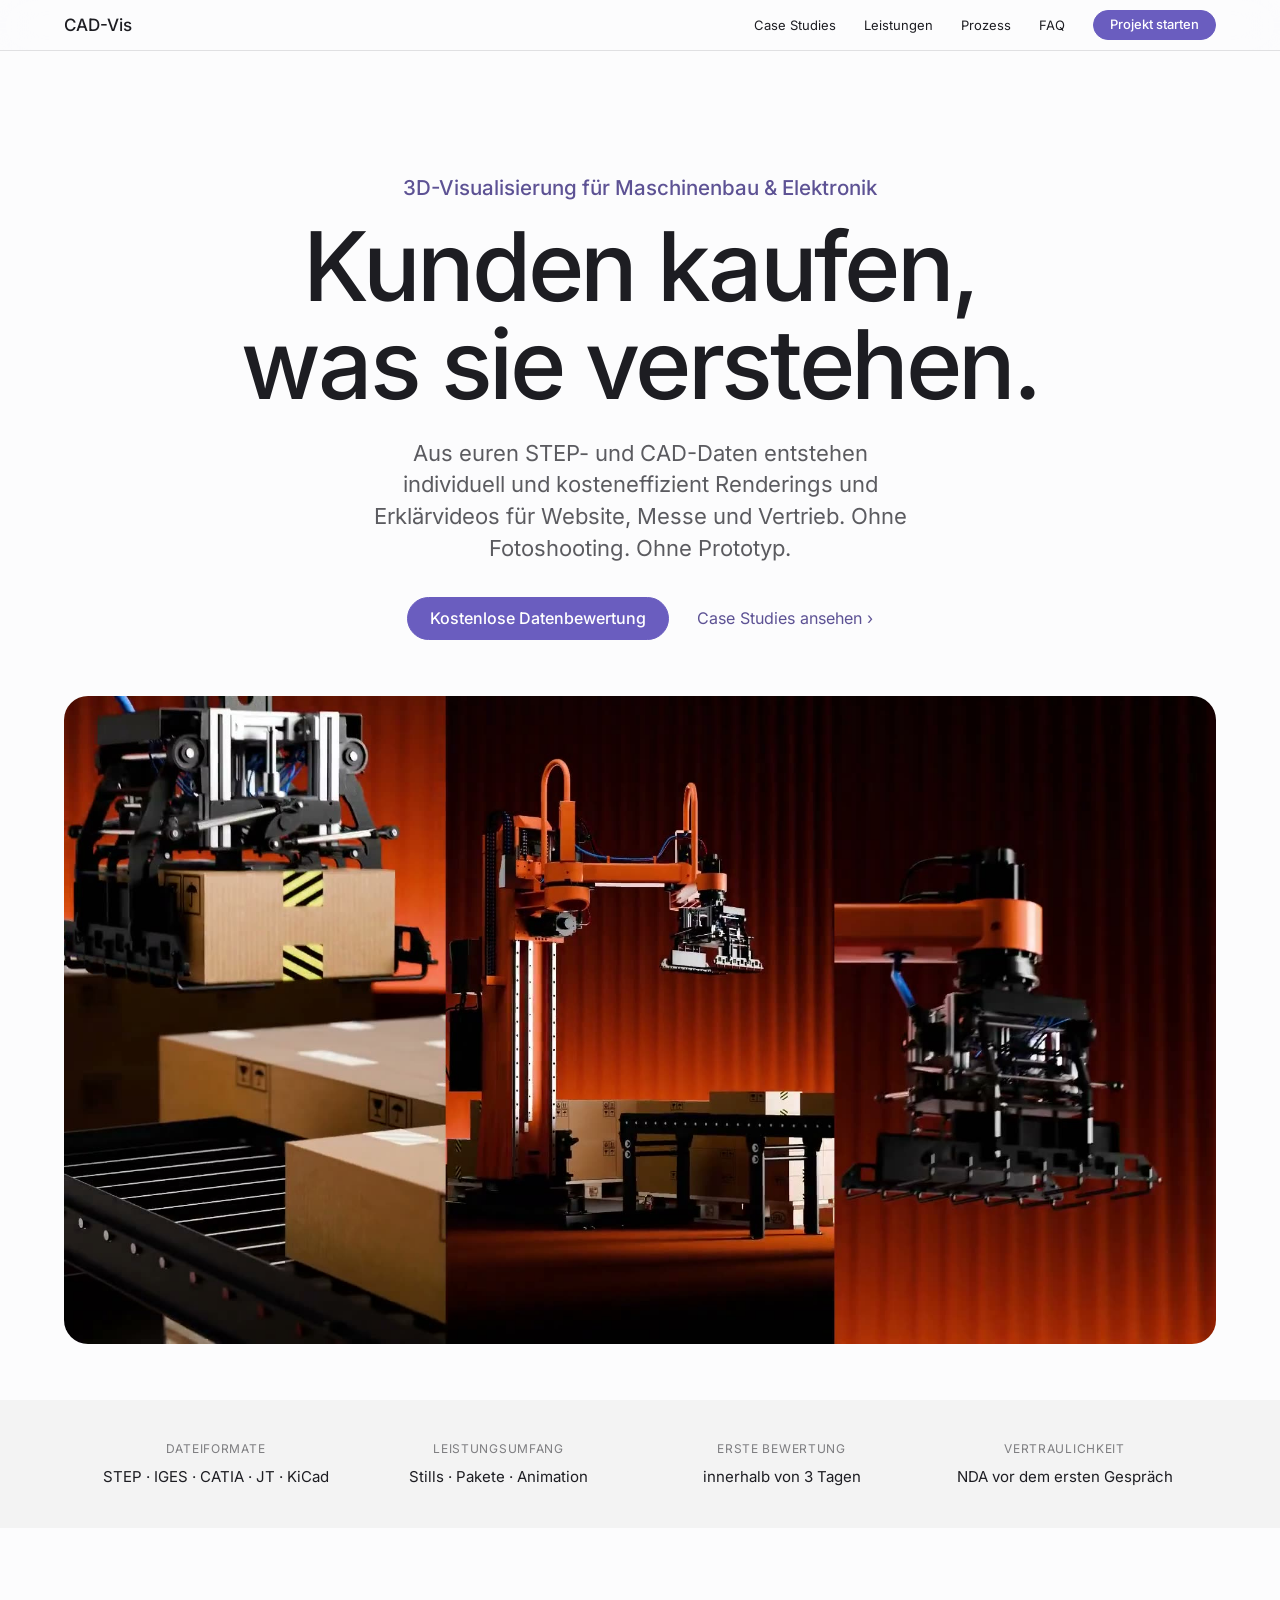
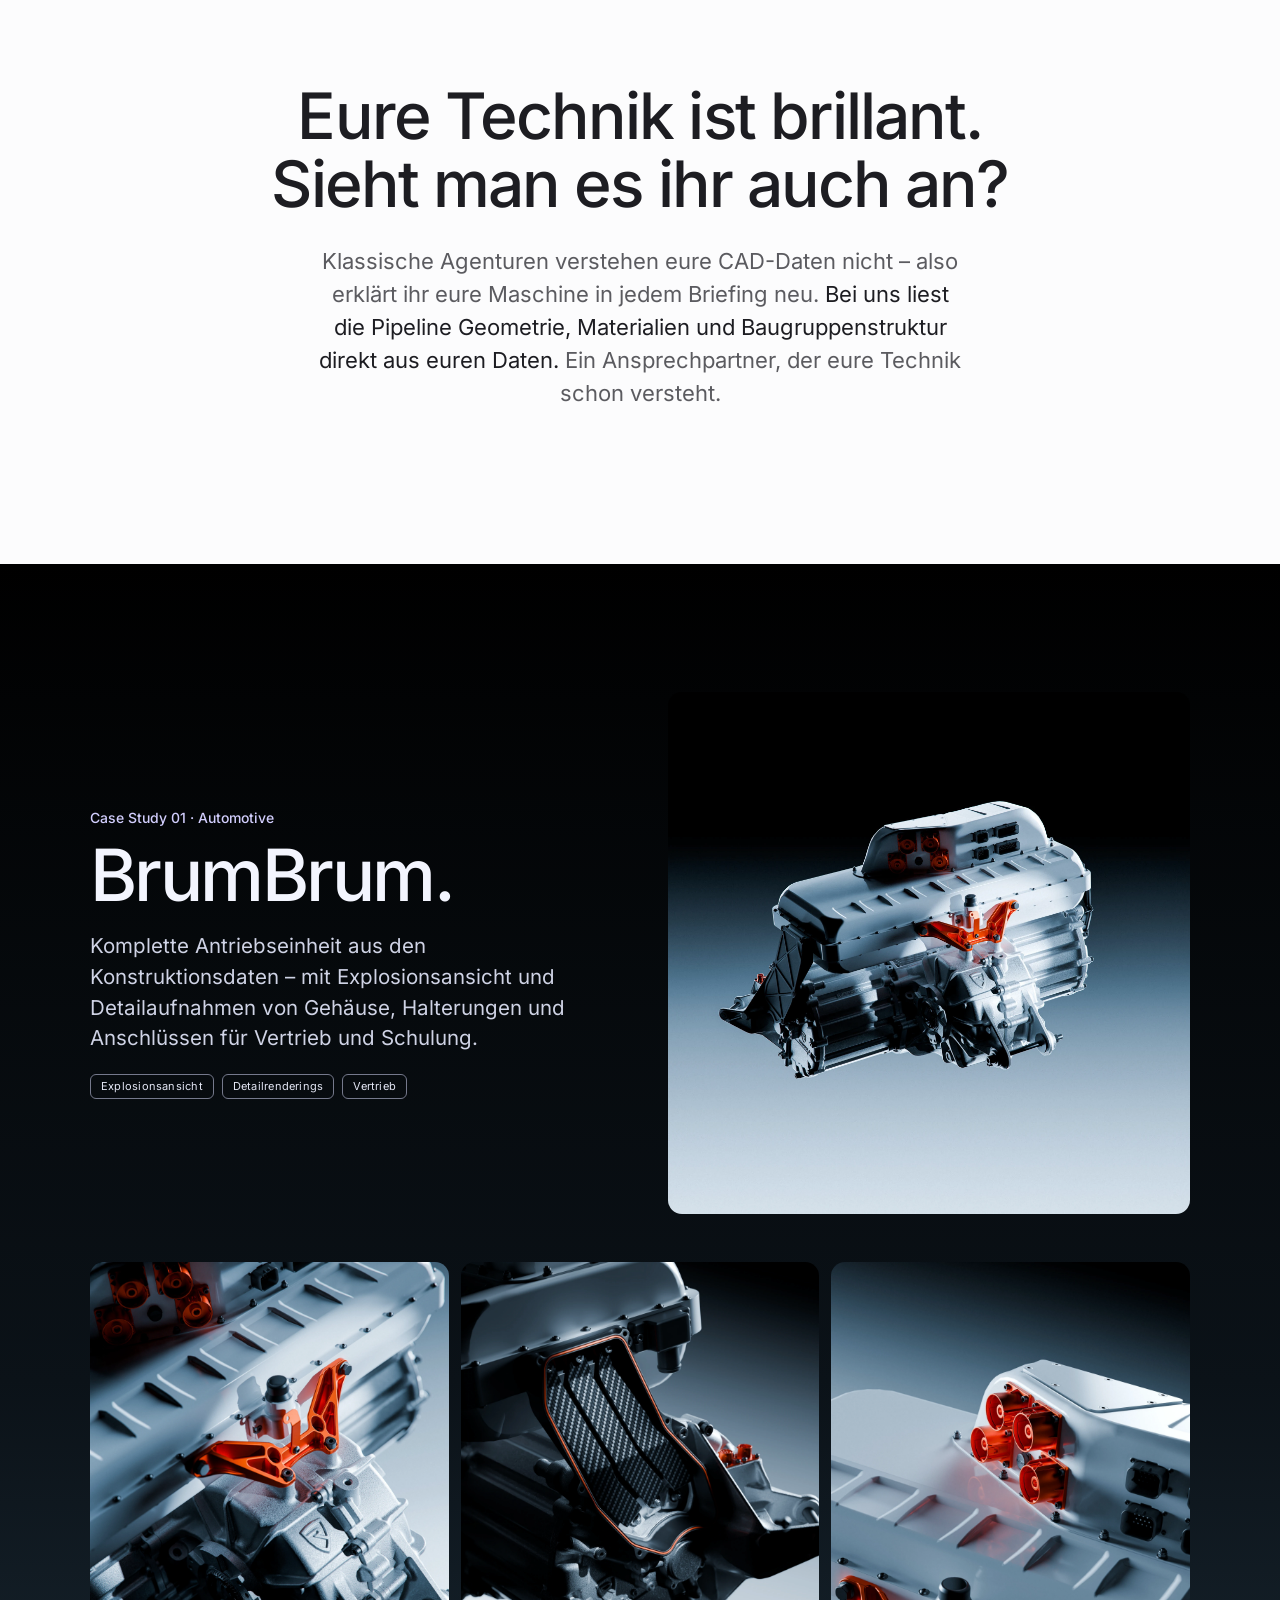
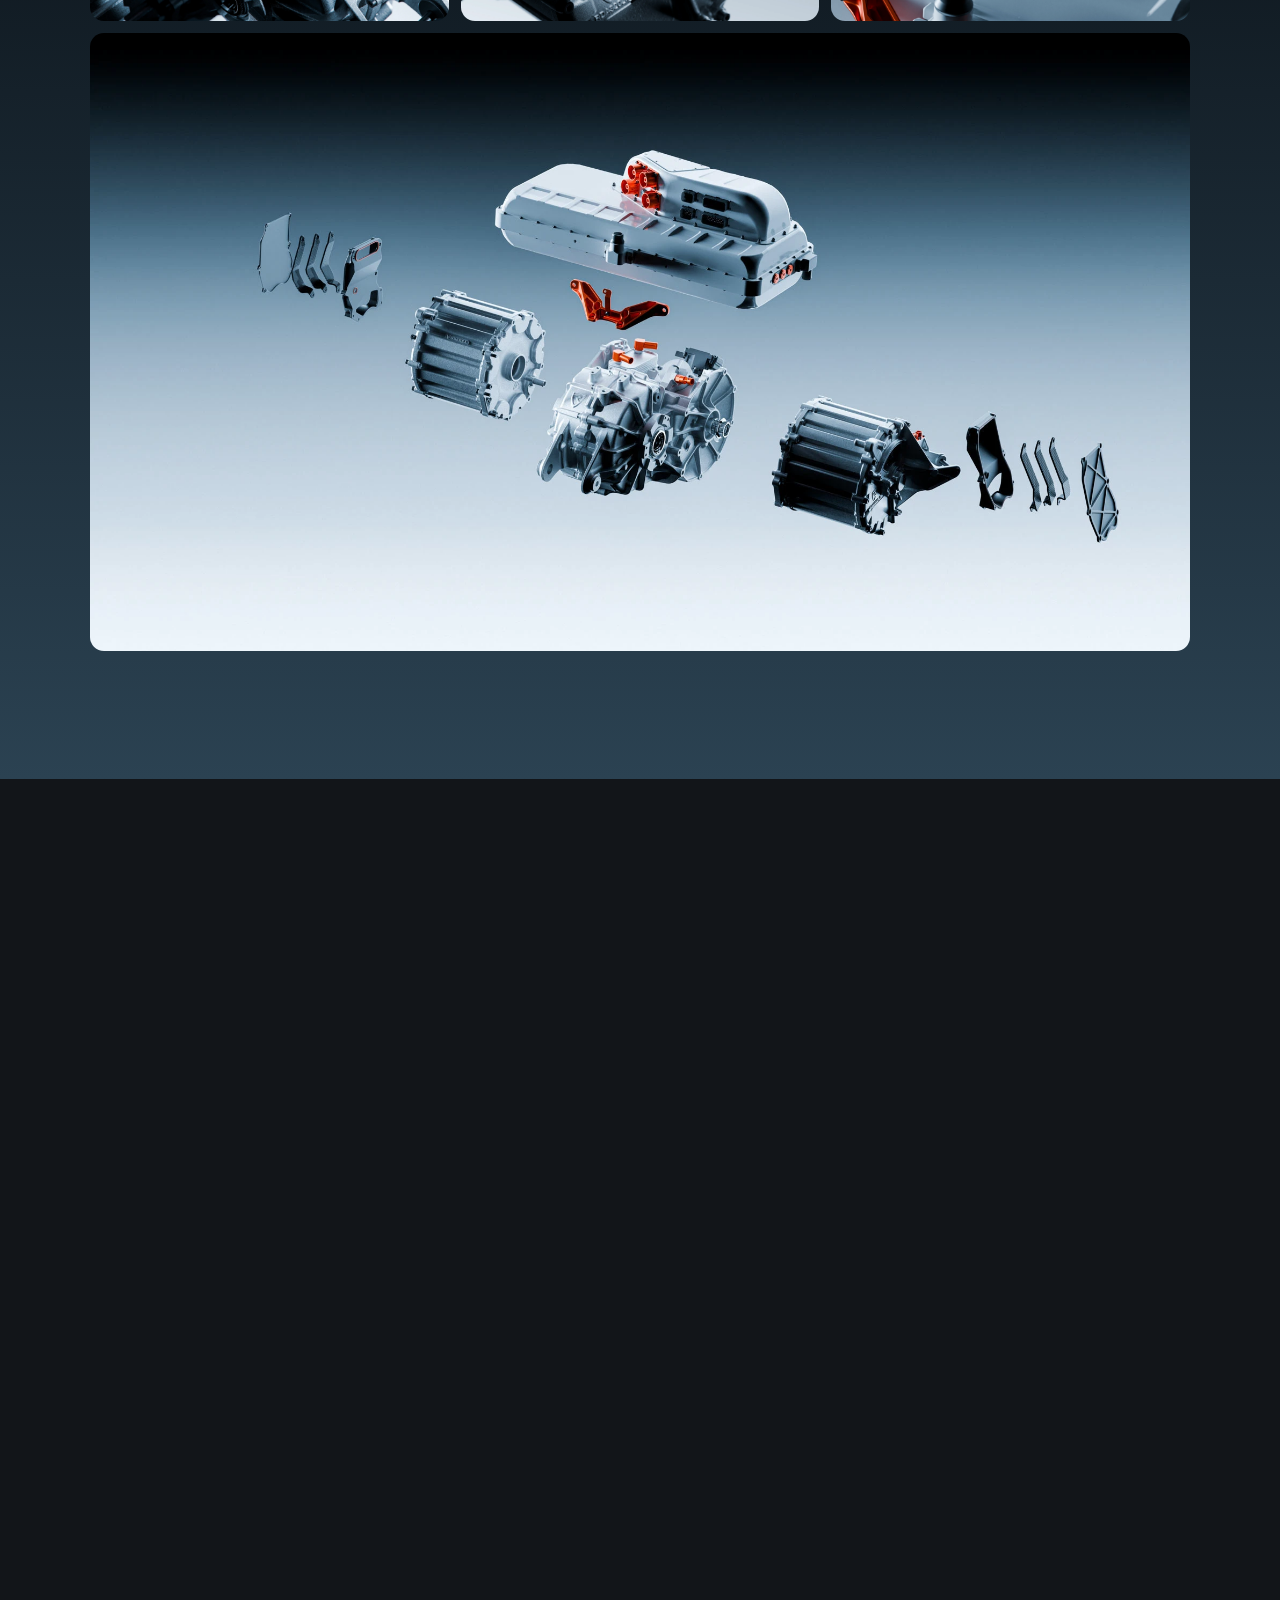
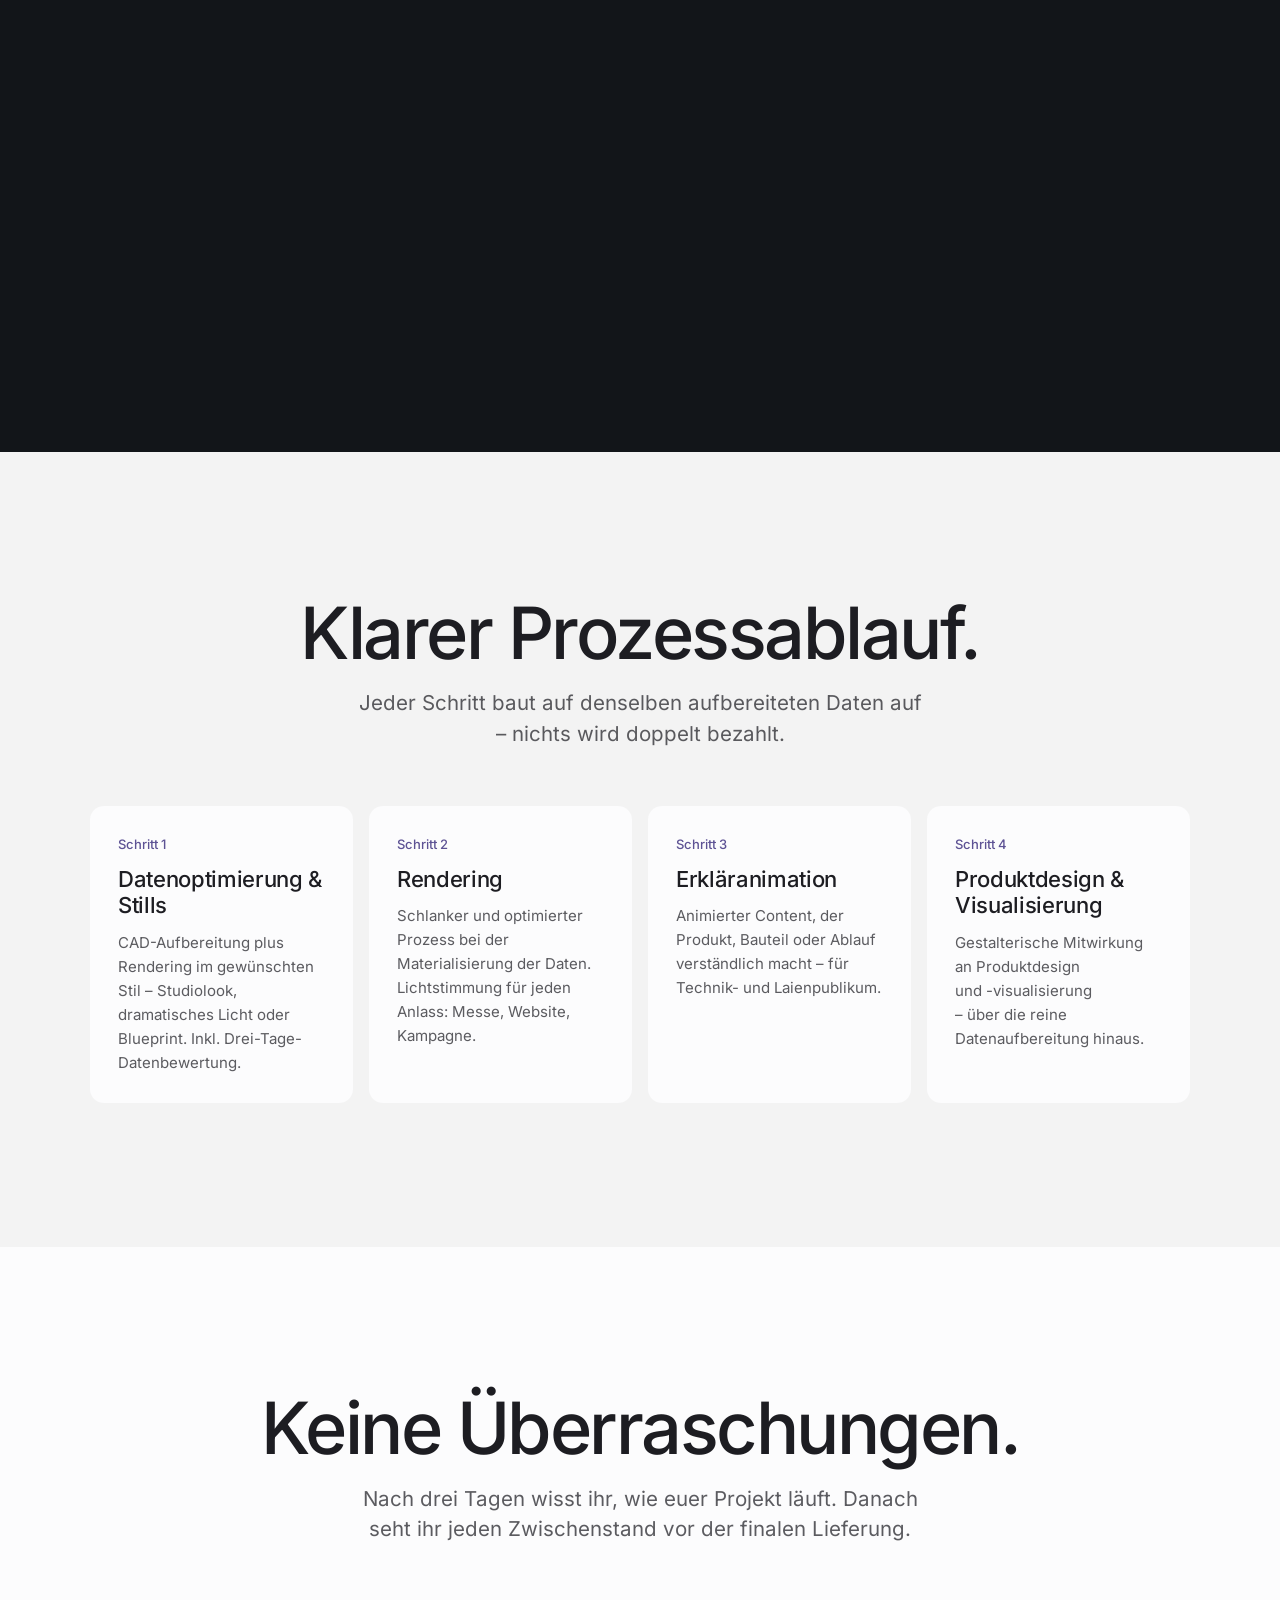
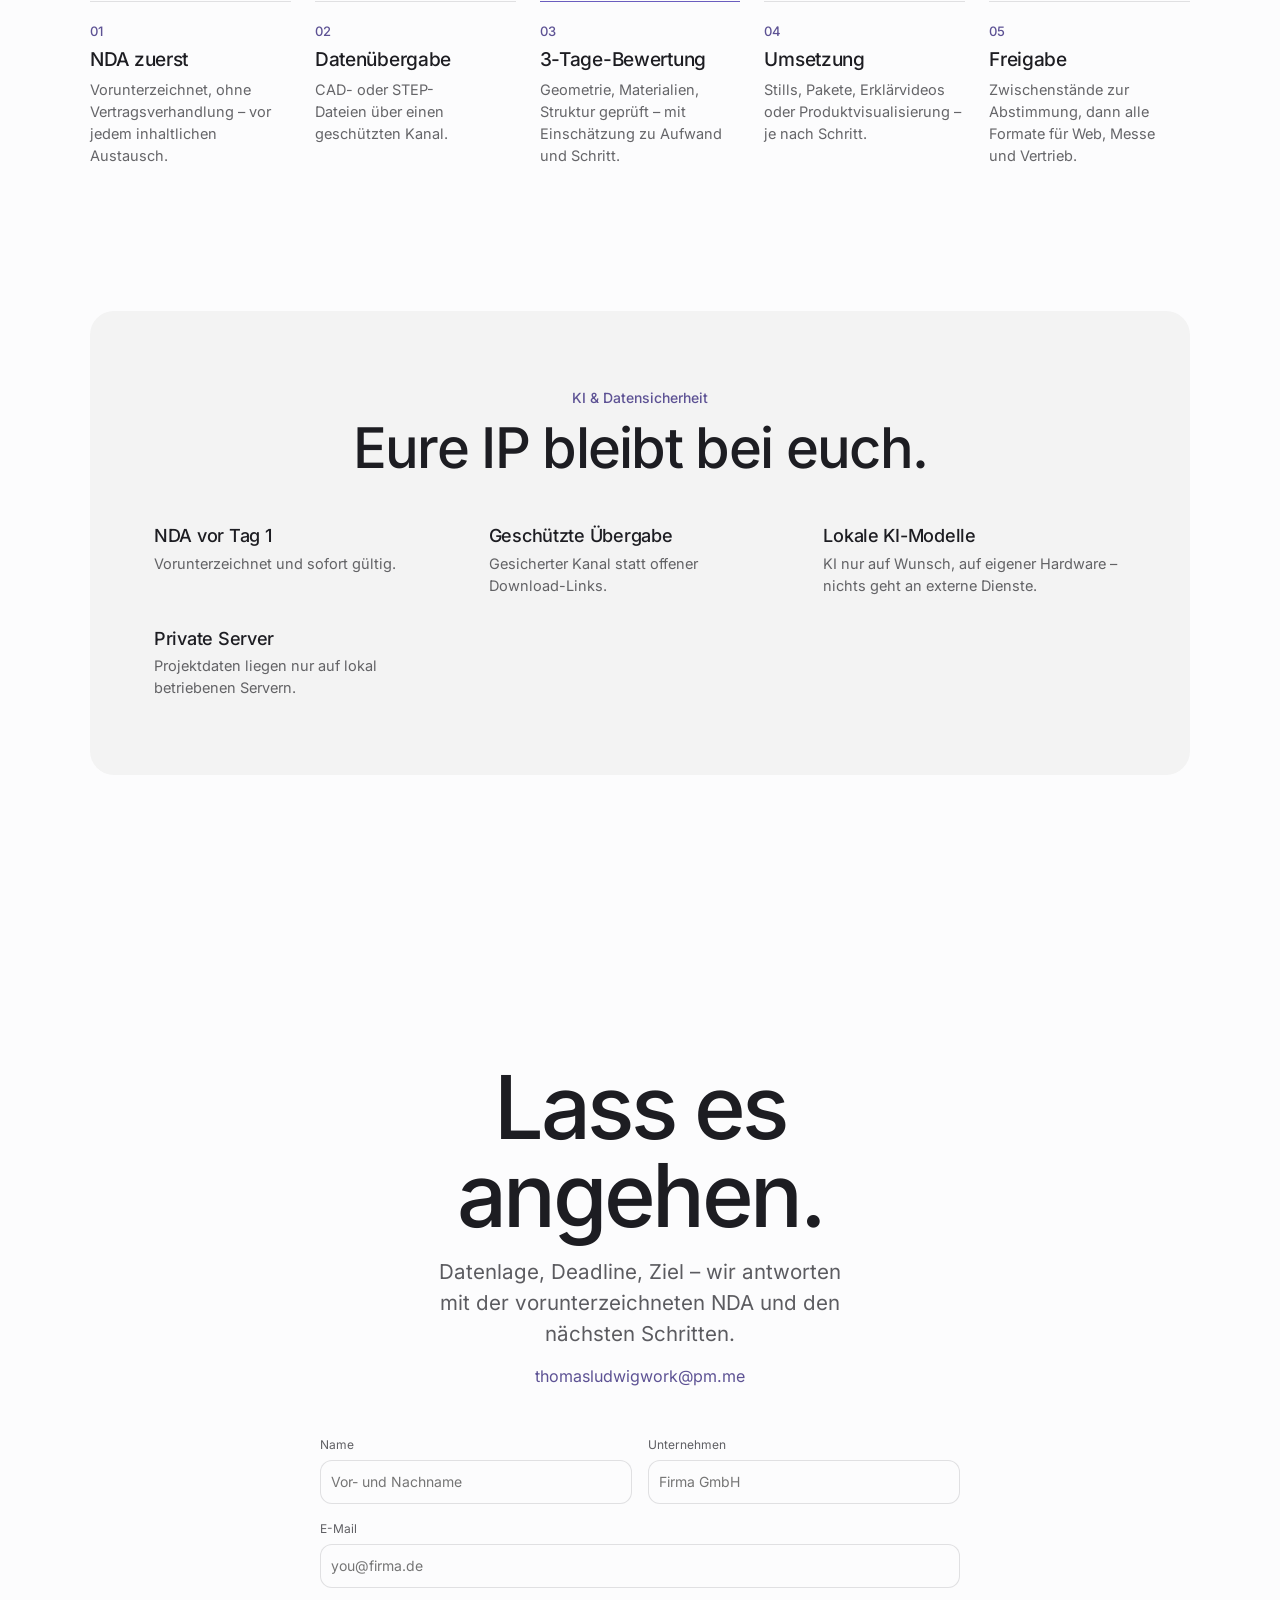
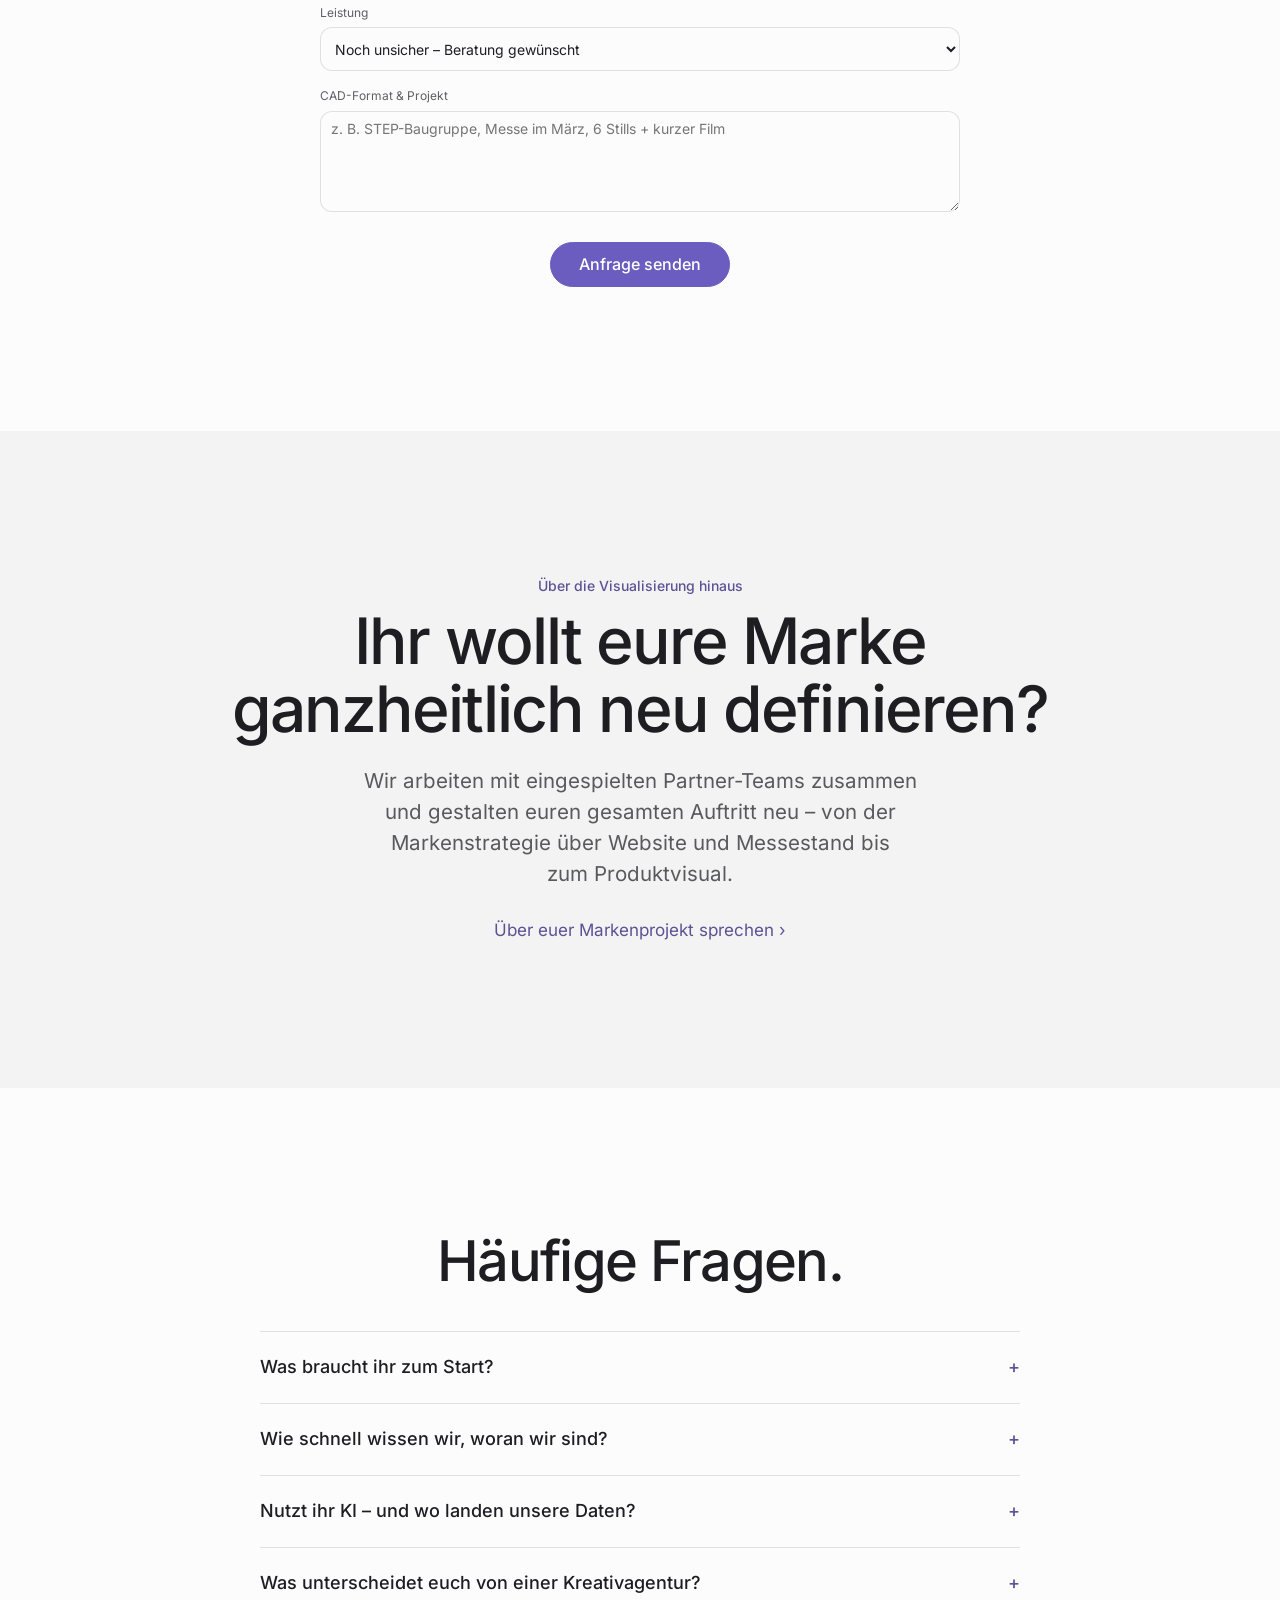
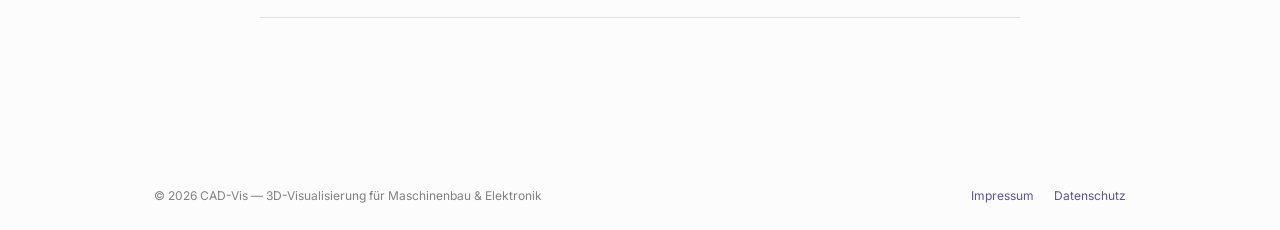
==== commit 3cd78021: "Schritt 2: Rendering, new description Co-Authored-By: Claude Opus 5.5 <noreply@anthropic.com>" ====
--- a/index.html
+++ b/index.html
@@ -113,8 +113,8 @@
       </article>
       <article class="tier">
         <p class="tier-step">Schritt 2</p>
-        <h3>Rendering-Paket</h3>
-        <p class="tier-desc">Ein festes Kontingent individueller Renderings für einen Anlass – Messe, Website-Relaunch, Kampagne.</p>
+        <h3>Rendering</h3>
+        <p class="tier-desc">Schlanker und optimierter Prozess bei der Materialisierung der Daten. Lichtstimmung für jeden Anlass: Messe, Website, Kampagne.</p>
         <p class="tier-price" hidden>ab 2.500 € pro Paket</p>
       </article>
       <article class="tier">
@@ -182,7 +182,7 @@
         <select class="input" id="f-stufe" name="leistung">
           <option>Noch unsicher – Beratung gewünscht</option>
           <option>Schritt 1 · Datenoptimierung &amp; Stills</option>
-          <option>Schritt 2 · Rendering-Paket</option>
+          <option>Schritt 2 · Rendering</option>
           <option>Schritt 3 · Erkläranimation</option>
           <option>Schritt 4 · Produktdesign &amp; Visualisierung</option>
         </select>
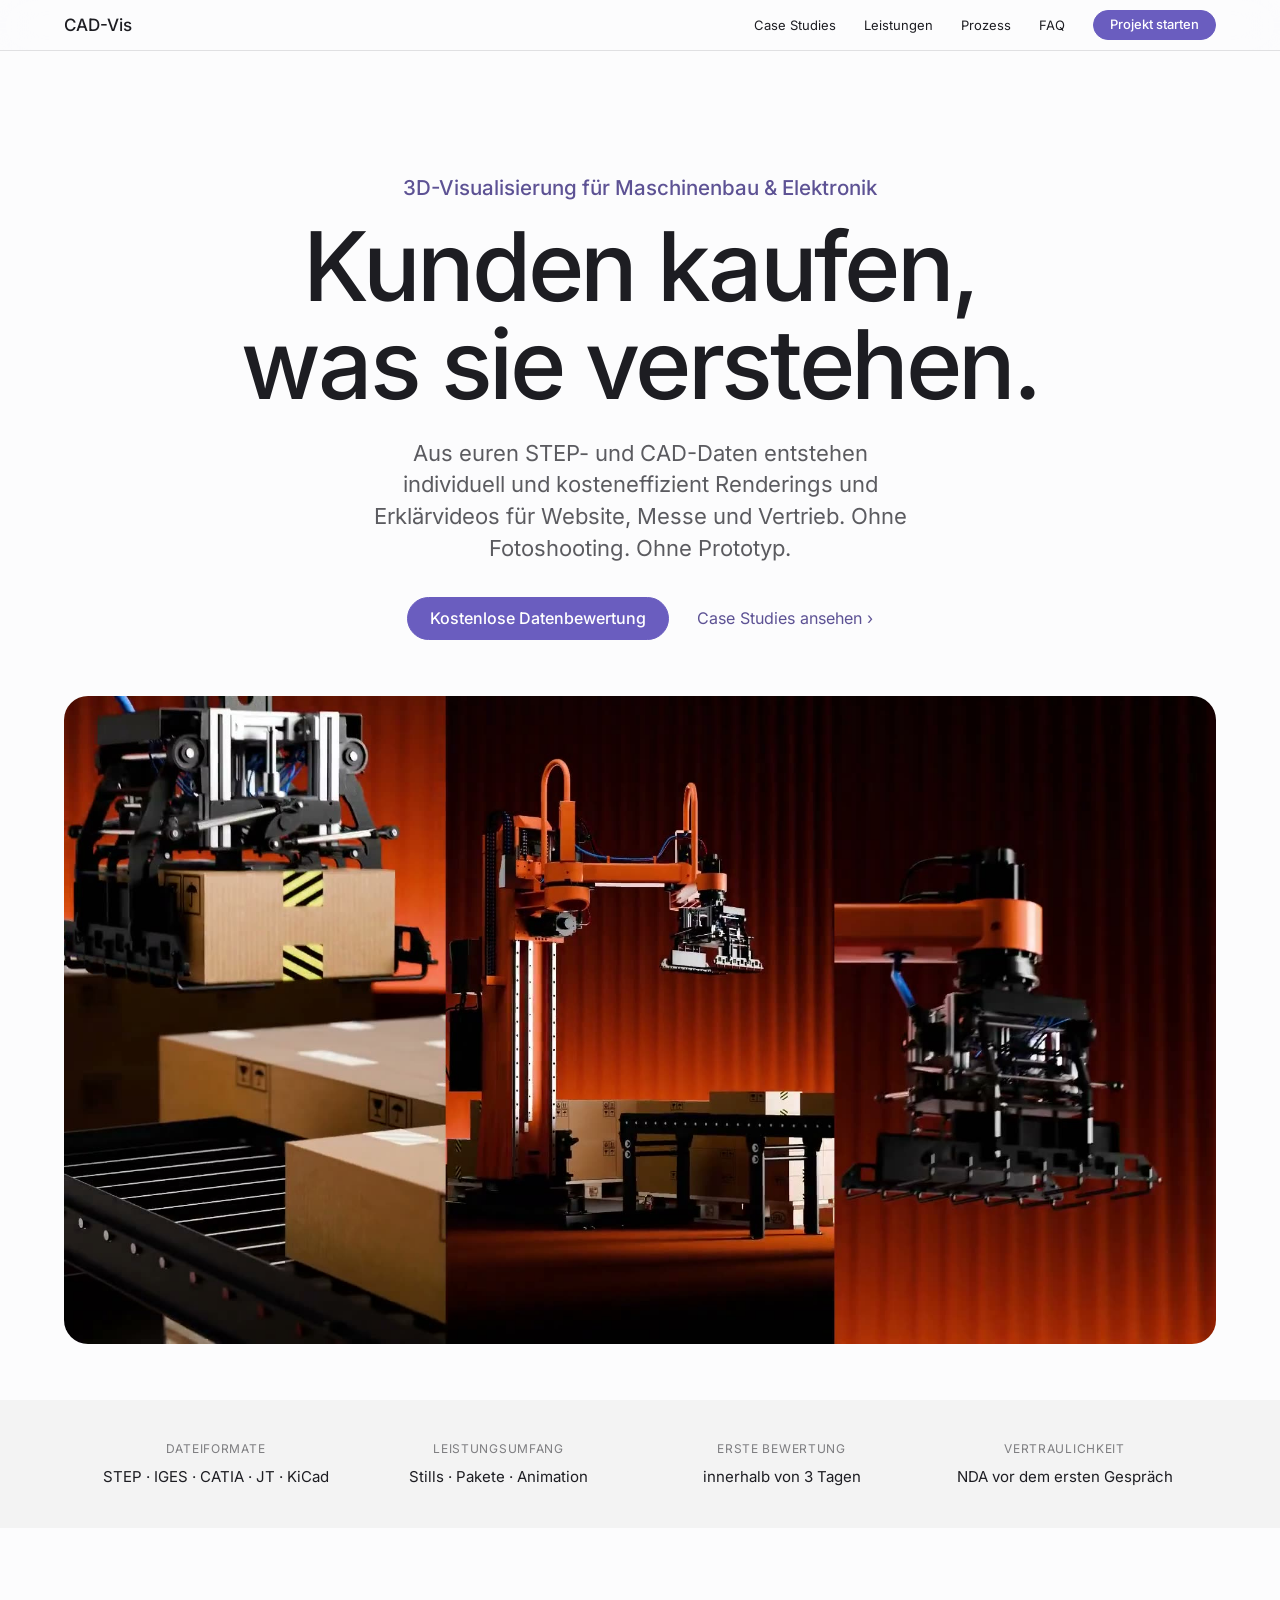
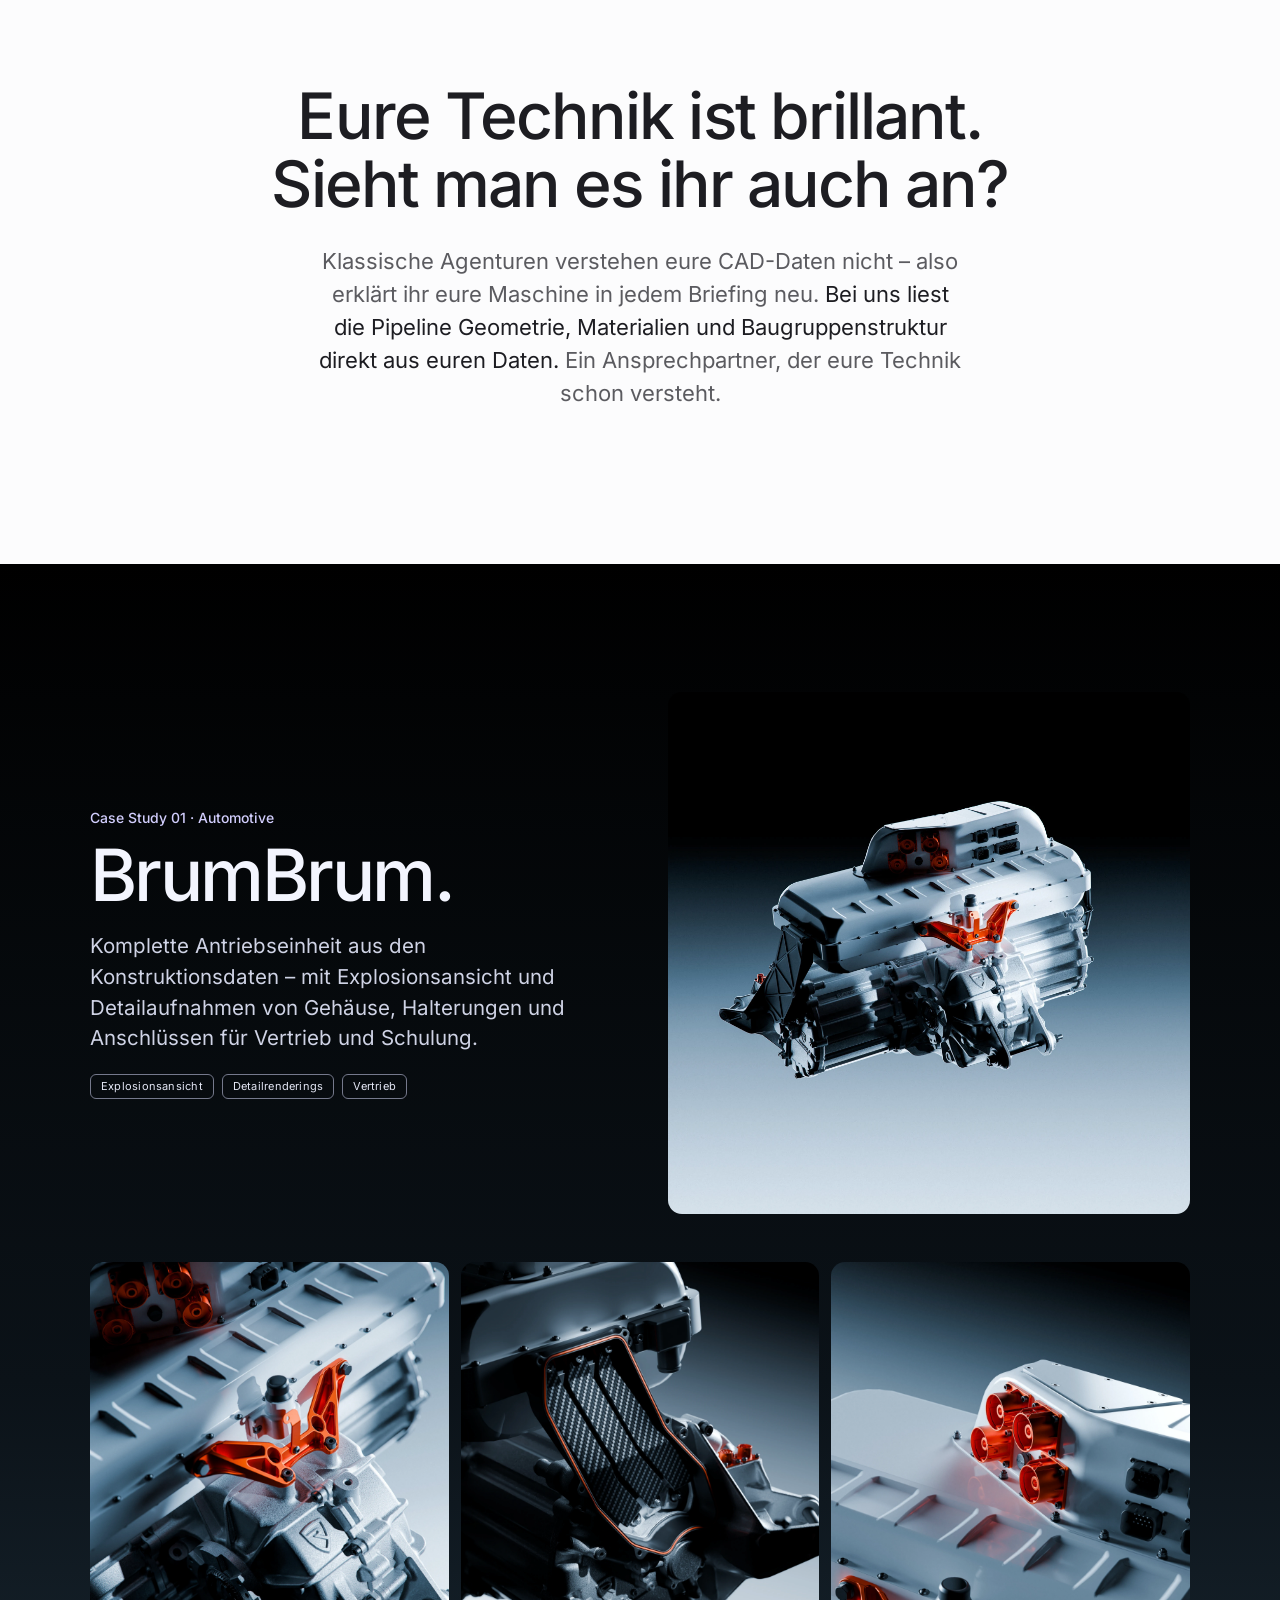
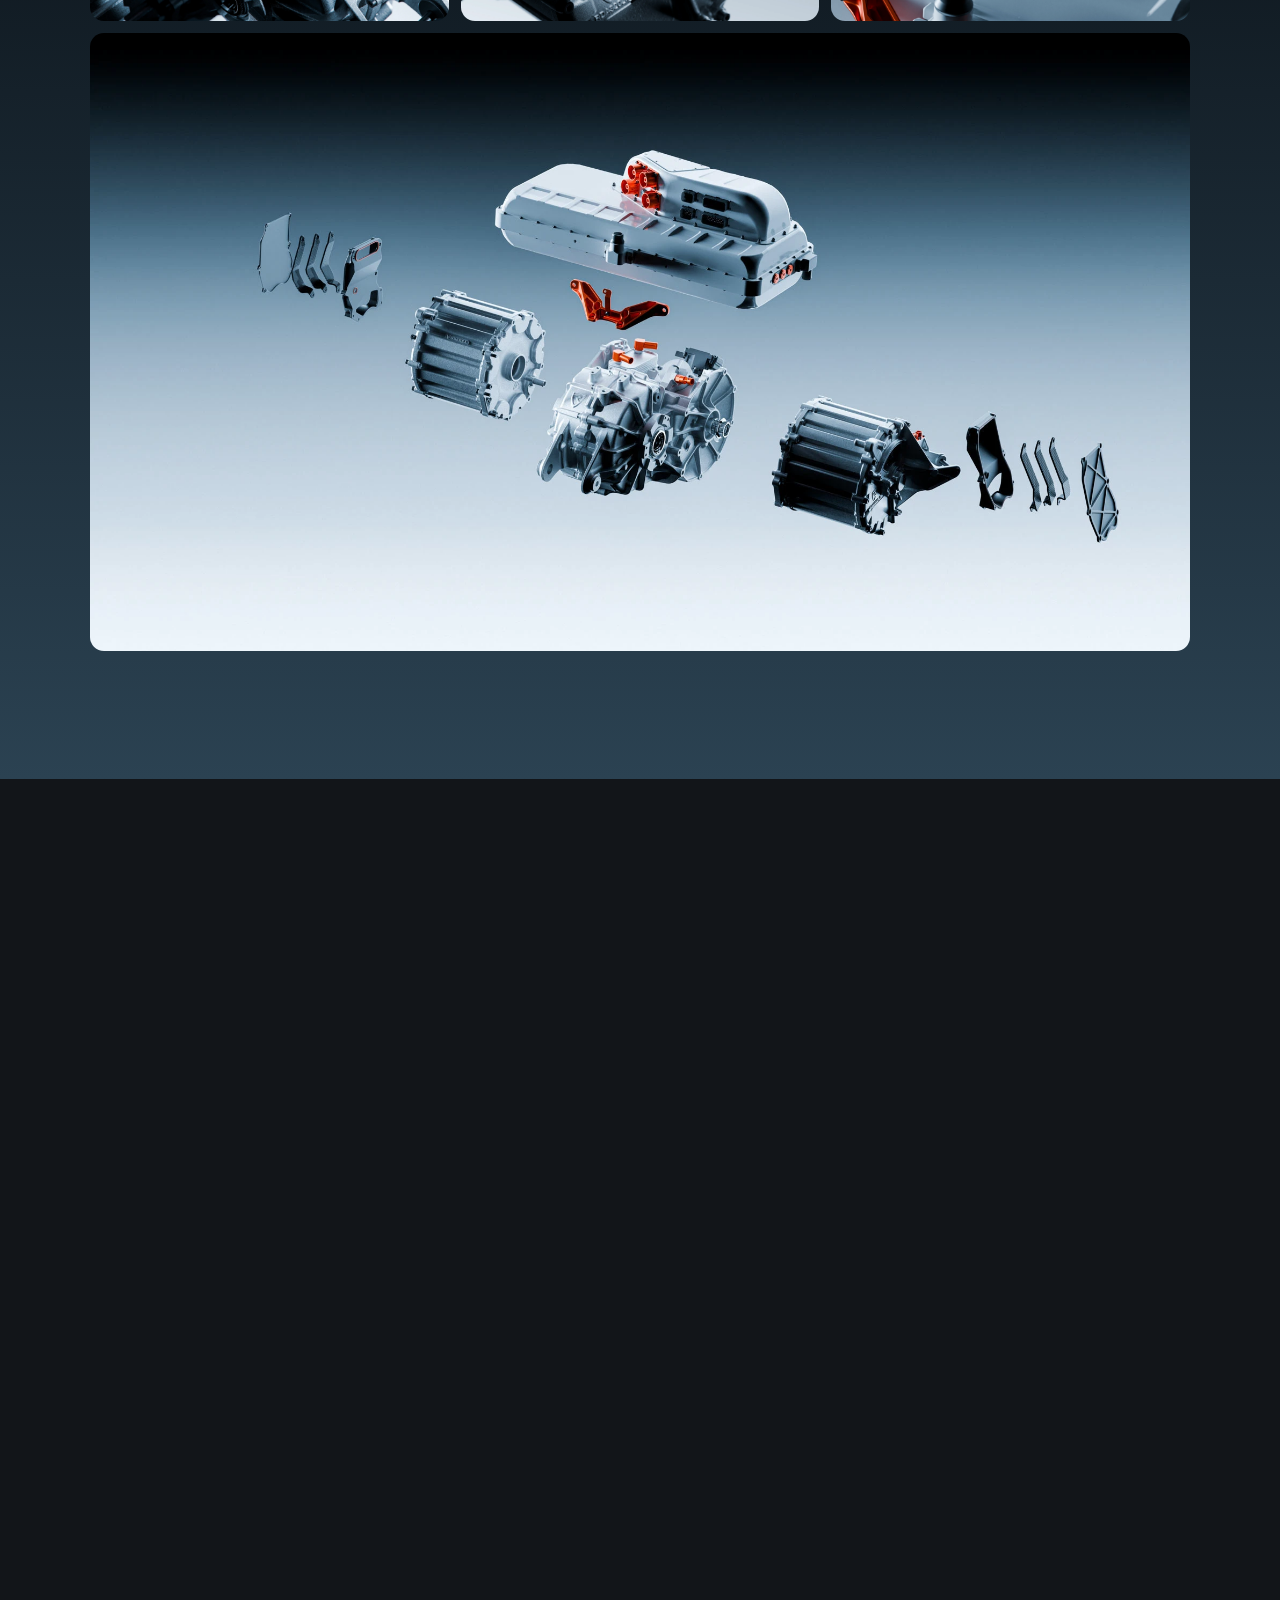
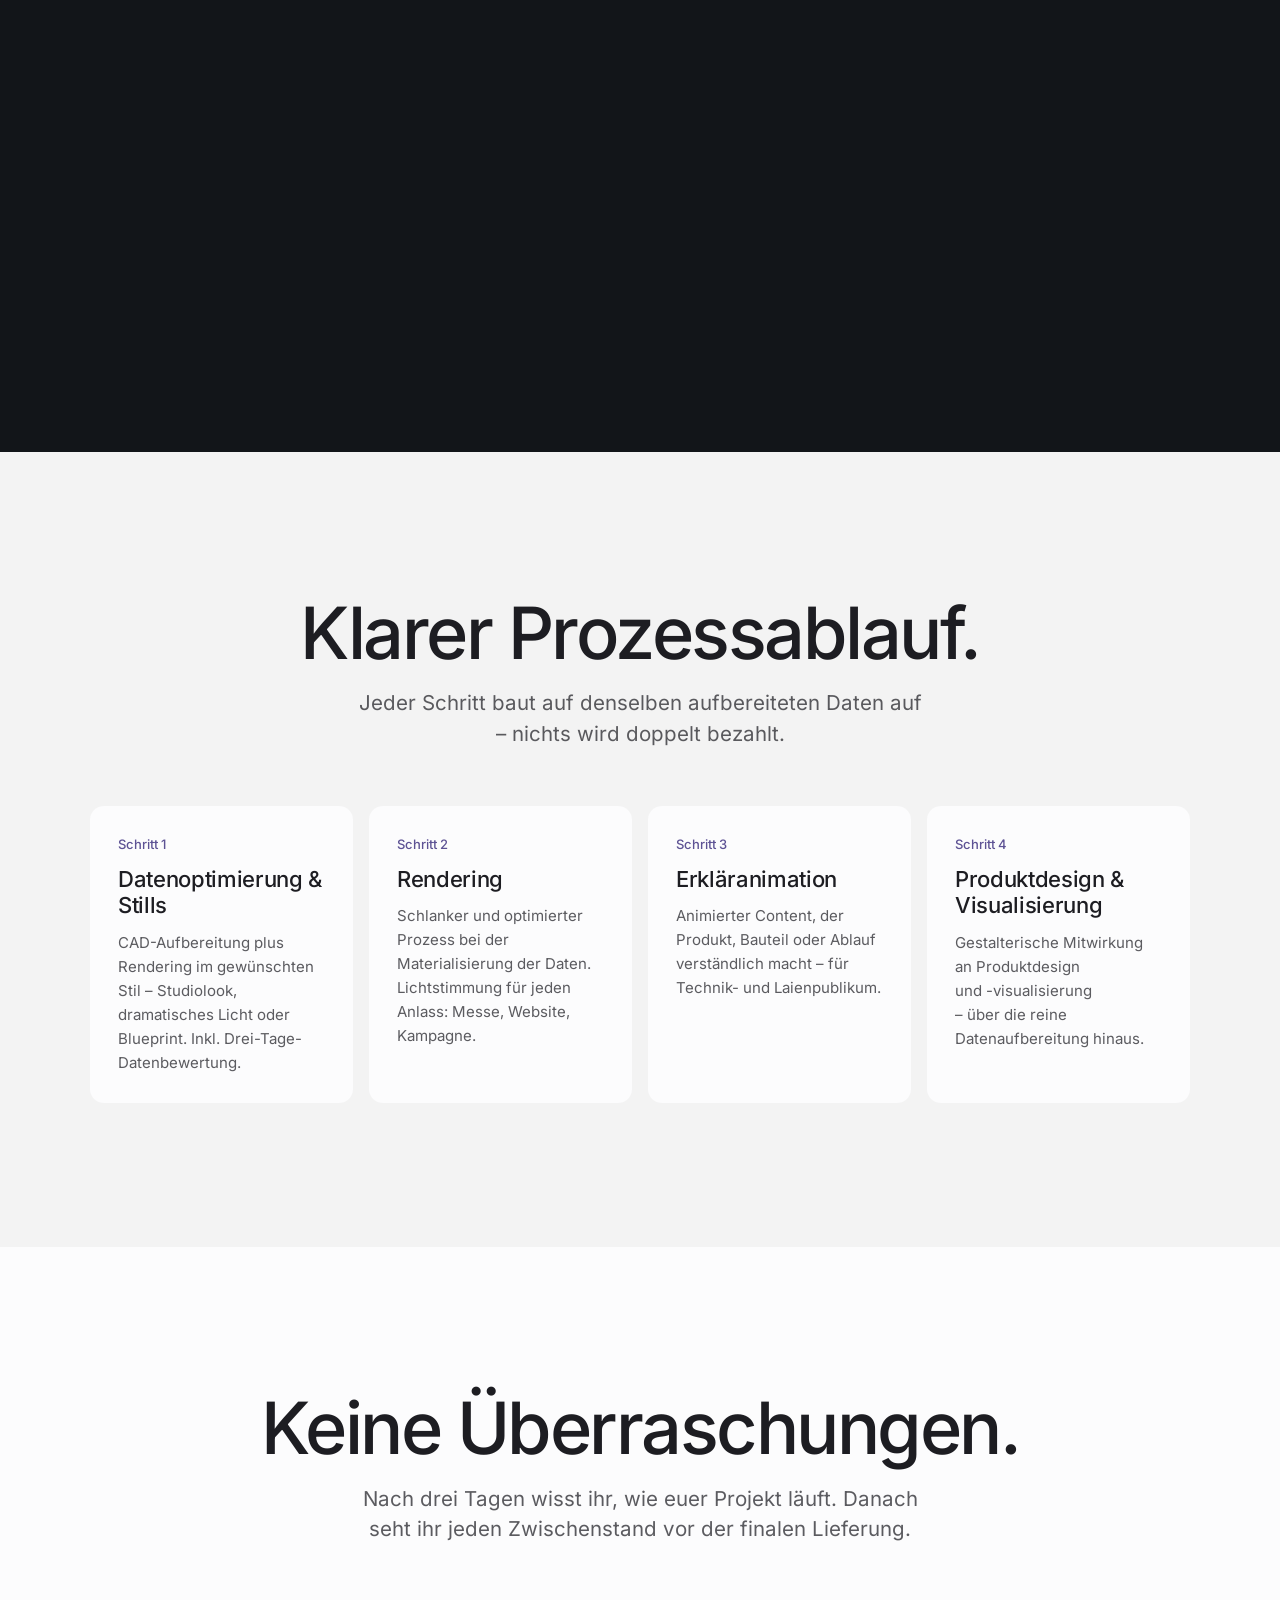
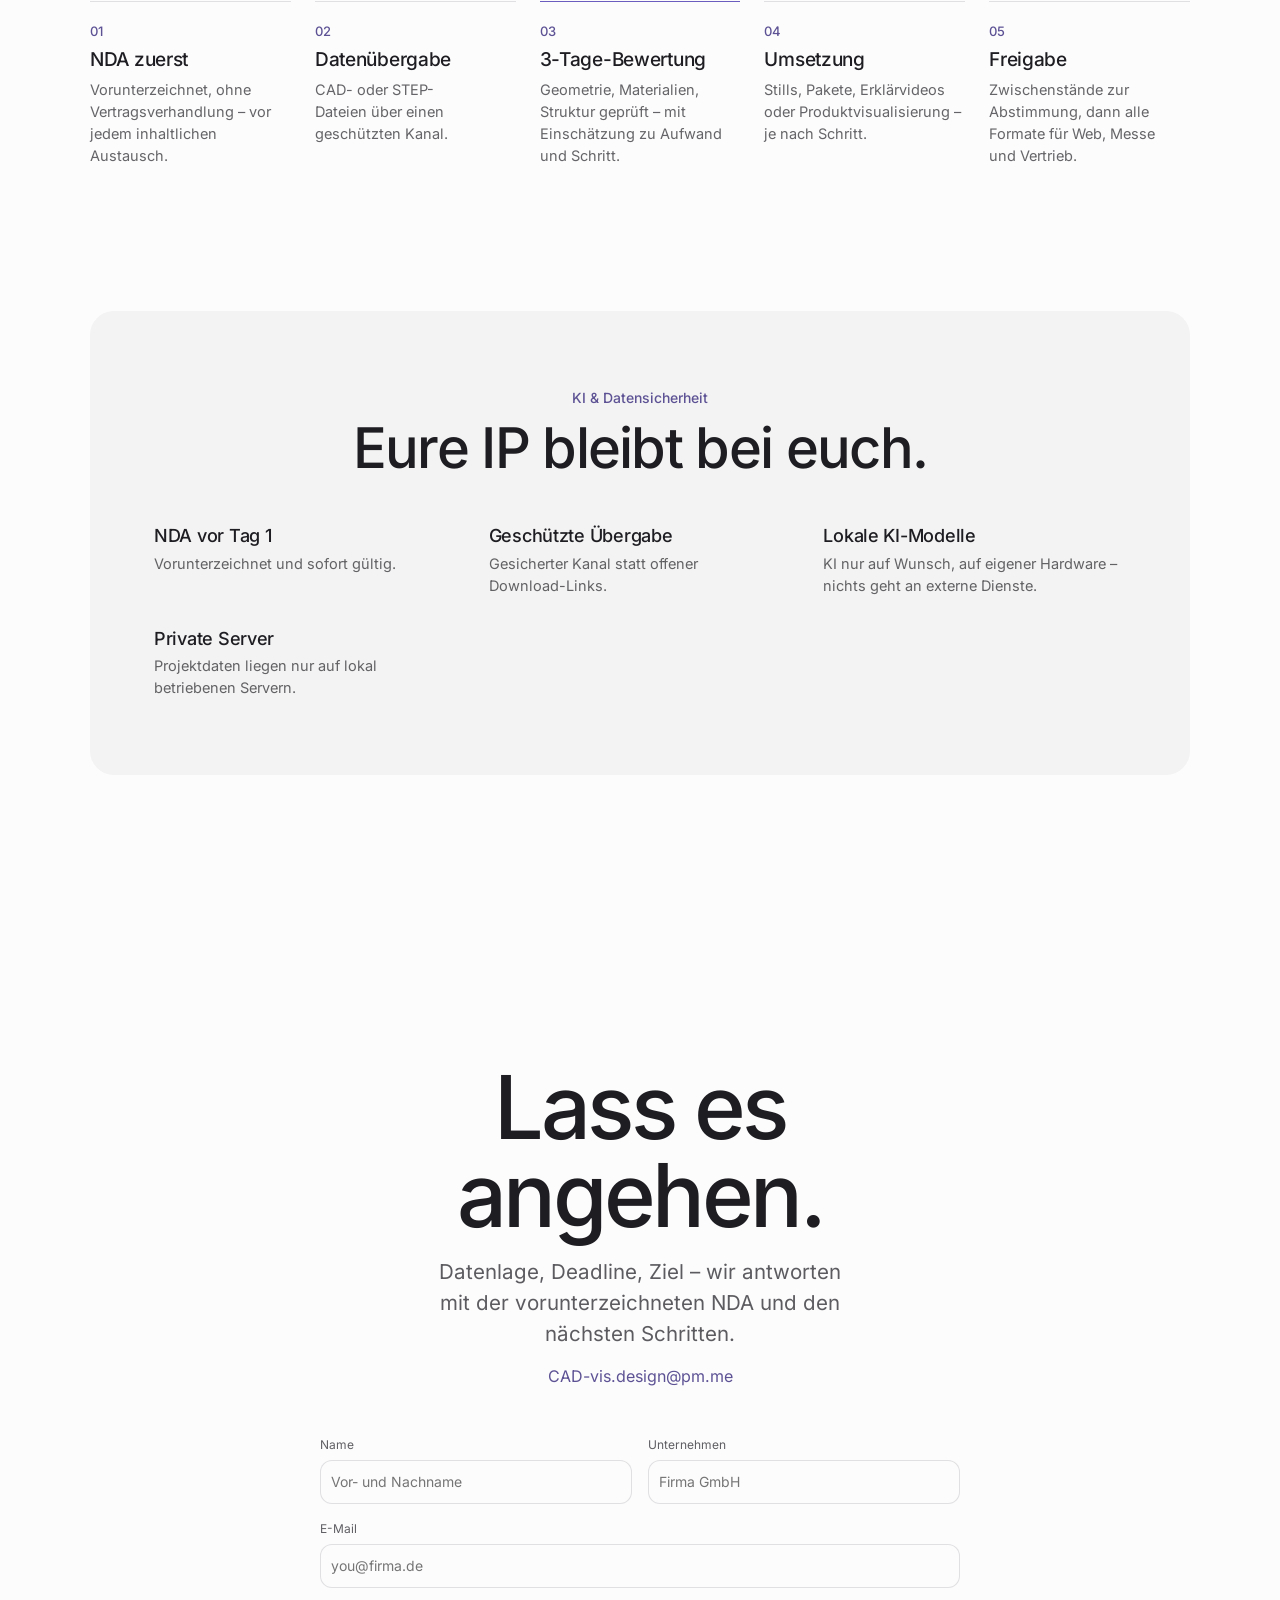
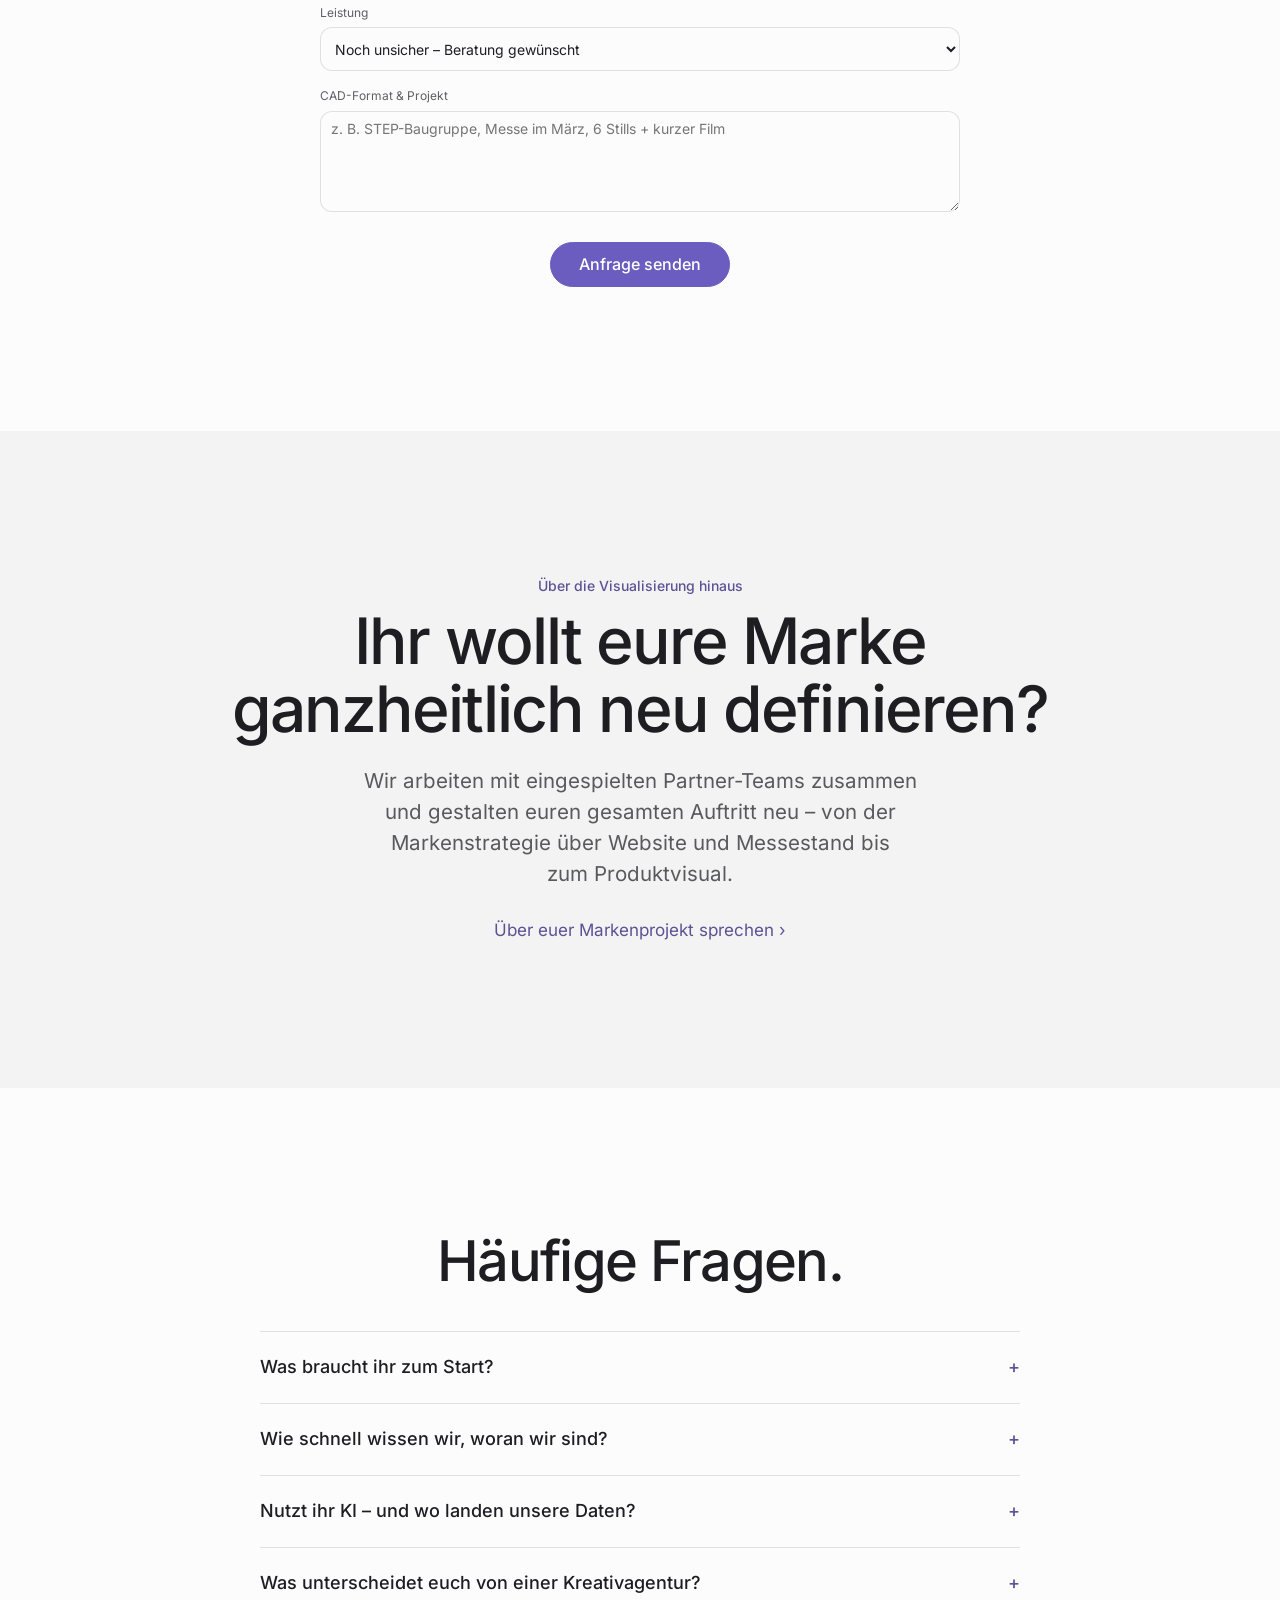
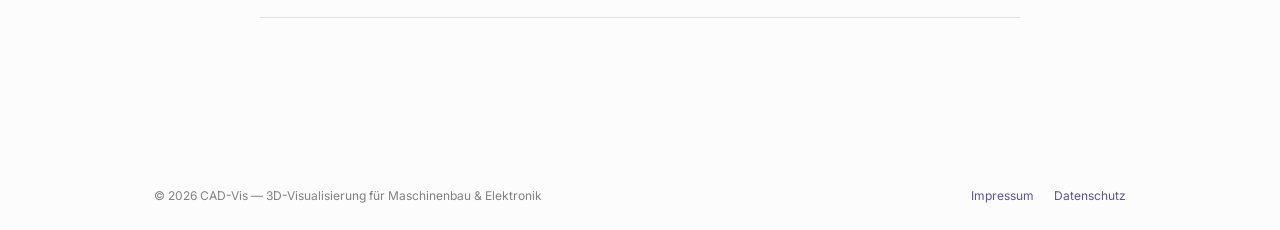
==== commit c6293478: "Use CAD-vis.design@pm.me as contact e-mail Co-Authored-By: Claude Opus 5.5 <noreply@anthropic.com>" ====
--- a/index.html
+++ b/index.html
@@ -169,9 +169,9 @@
     <div class="center" data-reveal>
       <h2>Lass es angehen.</h2>
       <p class="lead">Datenlage, Deadline, Ziel – wir antworten mit der vorunterzeichneten NDA und den nächsten Schritten.</p>
-      <p class="contact-mail"><a href="mailto:thomasludwigwork@pm.me">thomasludwigwork@pm.me</a></p>
-    </div>
-    <form class="form" data-reveal id="contact-form" data-to="thomasludwigwork@pm.me">
+      <p class="contact-mail"><a href="mailto:CAD-vis.design@pm.me">CAD-vis.design@pm.me</a></p>
+    </div>
+    <form class="form" data-reveal id="contact-form" data-to="CAD-vis.design@pm.me">
       <div class="form-row">
         <div class="field"><label for="f-name">Name</label><input class="input" id="f-name" name="name" type="text" placeholder="Vor- und Nachname" autocomplete="name" required></div>
         <div class="field"><label for="f-firma">Unternehmen</label><input class="input" id="f-firma" name="firma" type="text" placeholder="Firma GmbH" autocomplete="organization"></div>
